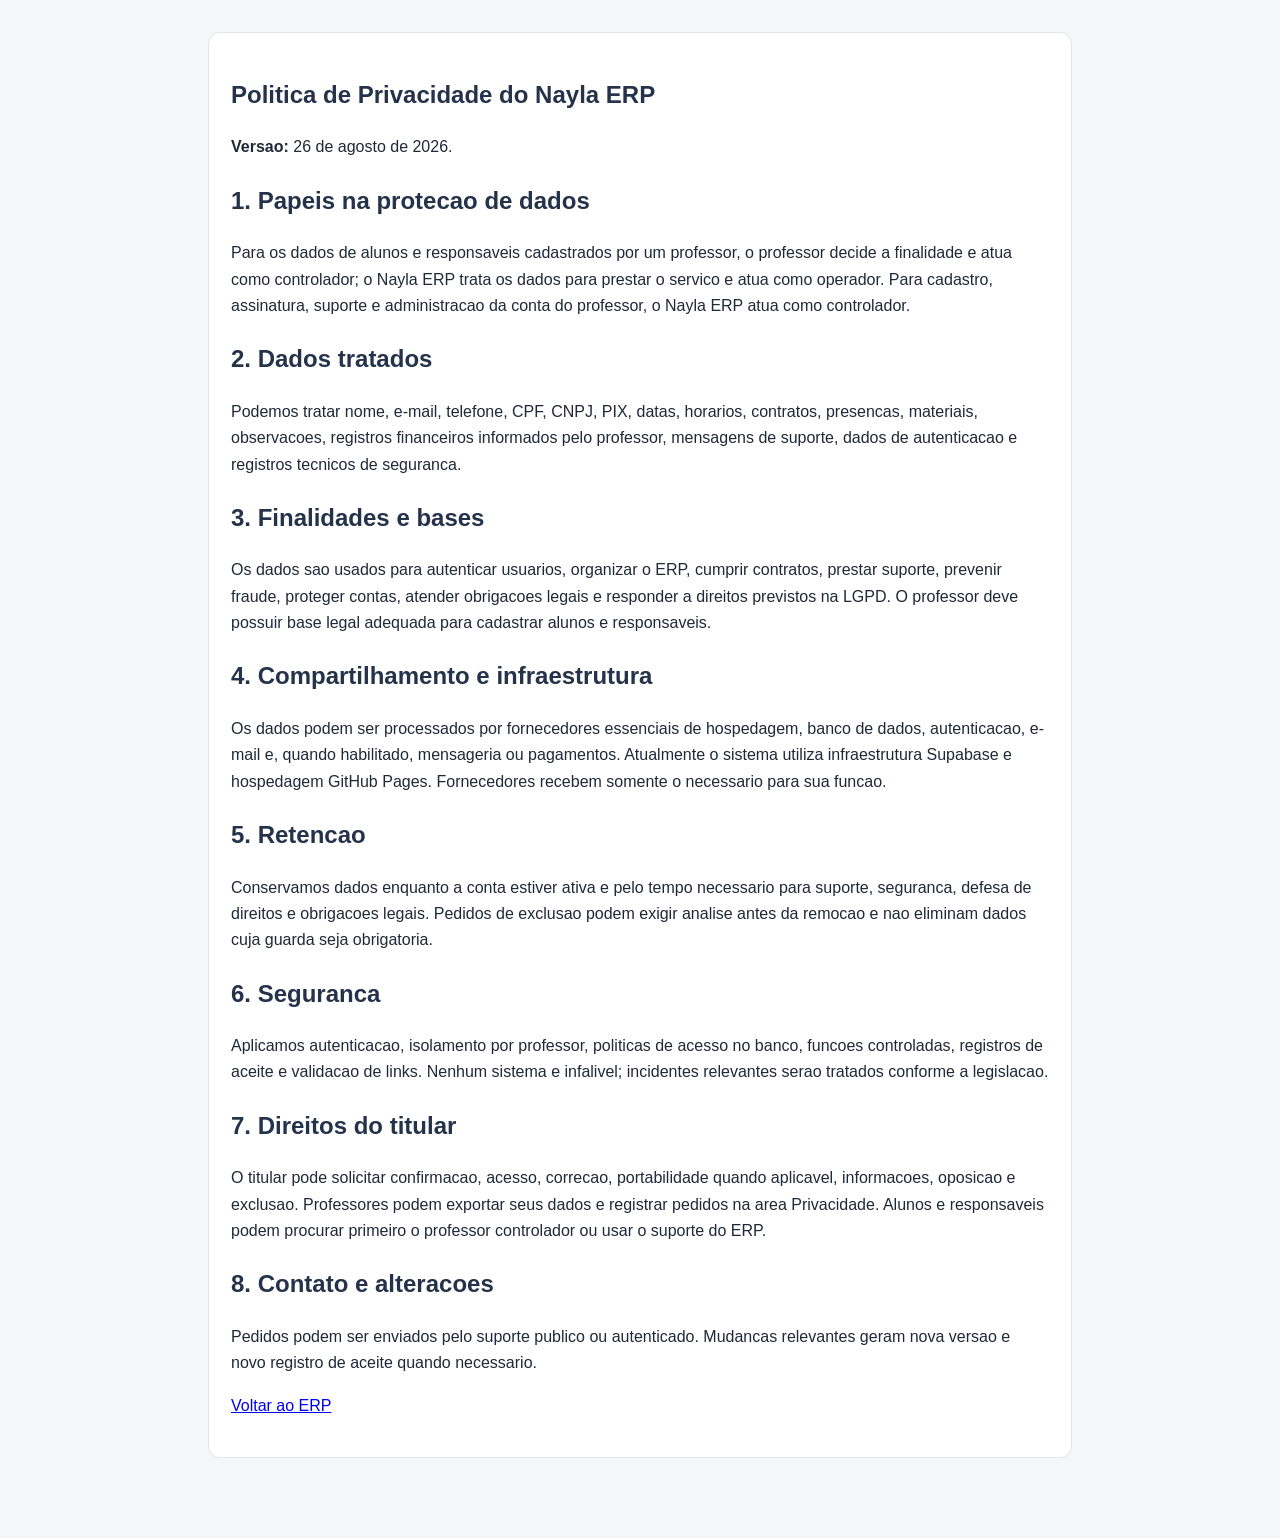
==== privacy.html @ c00dad60 "Expande ERP com segurança, LGPD, importação e relatórios Inclui onboarding, CSV de alunos, relatório" ====
<!DOCTYPE html>
<html lang="pt-BR">
<head>
  <meta charset="UTF-8"><meta name="viewport" content="width=device-width,initial-scale=1">
  <title>Politica de Privacidade - Nayla ERP</title><link rel="stylesheet" href="style.css?v=20260826-3">
</head>
<body><main class="legal-page"><article class="card">
  <h1>Politica de Privacidade do Nayla ERP</h1><p><strong>Versao:</strong> 26 de agosto de 2026.</p>
  <h2>1. Papeis na protecao de dados</h2><p>Para os dados de alunos e responsaveis cadastrados por um professor, o professor decide a finalidade e atua como controlador; o Nayla ERP trata os dados para prestar o servico e atua como operador. Para cadastro, assinatura, suporte e administracao da conta do professor, o Nayla ERP atua como controlador.</p>
  <h2>2. Dados tratados</h2><p>Podemos tratar nome, e-mail, telefone, CPF, CNPJ, PIX, datas, horarios, contratos, presencas, materiais, observacoes, registros financeiros informados pelo professor, mensagens de suporte, dados de autenticacao e registros tecnicos de seguranca.</p>
  <h2>3. Finalidades e bases</h2><p>Os dados sao usados para autenticar usuarios, organizar o ERP, cumprir contratos, prestar suporte, prevenir fraude, proteger contas, atender obrigacoes legais e responder a direitos previstos na LGPD. O professor deve possuir base legal adequada para cadastrar alunos e responsaveis.</p>
  <h2>4. Compartilhamento e infraestrutura</h2><p>Os dados podem ser processados por fornecedores essenciais de hospedagem, banco de dados, autenticacao, e-mail e, quando habilitado, mensageria ou pagamentos. Atualmente o sistema utiliza infraestrutura Supabase e hospedagem GitHub Pages. Fornecedores recebem somente o necessario para sua funcao.</p>
  <h2>5. Retencao</h2><p>Conservamos dados enquanto a conta estiver ativa e pelo tempo necessario para suporte, seguranca, defesa de direitos e obrigacoes legais. Pedidos de exclusao podem exigir analise antes da remocao e nao eliminam dados cuja guarda seja obrigatoria.</p>
  <h2>6. Seguranca</h2><p>Aplicamos autenticacao, isolamento por professor, politicas de acesso no banco, funcoes controladas, registros de aceite e validacao de links. Nenhum sistema e infalivel; incidentes relevantes serao tratados conforme a legislacao.</p>
  <h2>7. Direitos do titular</h2><p>O titular pode solicitar confirmacao, acesso, correcao, portabilidade quando aplicavel, informacoes, oposicao e exclusao. Professores podem exportar seus dados e registrar pedidos na area Privacidade. Alunos e responsaveis podem procurar primeiro o professor controlador ou usar o suporte do ERP.</p>
  <h2>8. Contato e alteracoes</h2><p>Pedidos podem ser enviados pelo suporte publico ou autenticado. Mudancas relevantes geram nova versao e novo registro de aceite quando necessario.</p>
  <p><a href="index.html">Voltar ao ERP</a></p>
</article></main></body></html>
---- style.css ----
/* =====================================================
   CONFIGURAÇÕES GERAIS
   ===================================================== */

* {
  box-sizing: border-box;
}

html {
  min-height: 100%;
}

body {
  margin: 0;
  min-height: 100vh;

  font-family:
    Arial,
    Helvetica,
    sans-serif;

  background: #f5f6f8;
  color: #1f2937;
}


/* =====================================================
   CABEÇALHO
   ===================================================== */

.site-header {
  background: #ffffff;

  border-bottom: 1px solid #d9dde3;

  padding: 24px 32px;
}

.site-header h1 {
  margin: 0;

  font-size: 32px;
  font-weight: 700;
}


/* =====================================================
   ÁREAS / TELAS
   ===================================================== */

.screen {
  min-height: calc(100vh - 100px);
}

.hidden {
  display: none !important;
}


/* =====================================================
   LOGIN
   ===================================================== */

#loginScreen {
  display: flex;

  align-items: center;
  justify-content: center;

  padding: 40px 20px;
}

.login-card {
  width: 100%;
  max-width: 500px;

  background: #ffffff;

  border-radius: 16px;

  padding: 36px;

  box-shadow:
    0 8px 30px rgba(0, 0, 0, 0.08);
}

.login-card h2 {
  margin-top: 0;
  margin-bottom: 28px;

  font-size: 30px;
}

.login-card label {
  display: block;

  margin-top: 18px;
  margin-bottom: 8px;

  font-weight: 600;
}

.login-card input {
  width: 100%;

  padding: 13px 14px;

  border: 1px solid #cfd5dc;
  border-radius: 8px;

  font-size: 16px;

  background: #ffffff;
}

.login-card input:focus {
  outline: none;

  border-color: #2563eb;

  box-shadow:
    0 0 0 3px rgba(37, 99, 235, 0.12);
}

.public-entry-actions {
  display: grid;
  gap: 10px;
  margin-top: 18px;
}

.public-entry-actions .primary-button,
.public-entry-actions .secondary-button {
  width: 100%;
}

.public-entry-actions small {
  display: block;
  margin-top: 3px;
  font-size: 12px;
  font-weight: normal;
}

#loginScreen {
  gap: 18px;
  align-items: flex-start;
  flex-wrap: wrap;
}

.public-form-card {
  width: min(760px, calc(100vw - 32px));
  max-width: 760px;
}

.erp-form-grid {
  display: grid;
  grid-template-columns: repeat(auto-fit, minmax(210px, 1fr));
  gap: 12px;
}

.erp-form-grid .full-width {
  grid-column: 1 / -1;
}

.erp-form-grid input,
.erp-form-grid select,
.erp-form-grid textarea,
.support-form input,
.support-form textarea {
  width: 100%;
  box-sizing: border-box;
  padding: 10px;
  border: 1px solid #ccc;
  border-radius: 8px;
  font: inherit;
}

.weekday-options {
  display: flex;
  gap: 8px;
  flex-wrap: wrap;
}

.weekday-options label {
  display: inline-flex;
  align-items: center;
  gap: 5px;
  padding: 7px 9px;
  border: 1px solid #d8d8d8;
  border-radius: 8px;
  background: #fff;
}

.weekday-options input {
  width: auto;
}

.access-countdown {
  margin-top: 12px;
  padding: 14px;
  border: 1px solid #f0cf82;
  border-radius: 10px;
  background: #fff8df;
}

.access-countdown strong {
  display: block;
  margin-top: 4px;
  font-size: 20px;
}

.admin-filter-tabs {
  display: flex;
  gap: 8px;
  flex-wrap: wrap;
  margin: 16px 0;
}

.admin-filter-tabs button.active {
  color: #fff;
  background: #245a9a;
}

.support-thread {
  display: grid;
  gap: 8px;
  margin-top: 10px;
}

.support-message {
  padding: 10px 12px;
  border-radius: 9px;
  background: #f4f5f7;
  white-space: pre-wrap;
}

.support-message.admin {
  background: #e7f1ff;
  border-left: 4px solid #245a9a;
}

.restricted-access-note {
  margin-bottom: 16px;
  padding: 14px;
  border: 1px solid #f0cf82;
  border-radius: 10px;
  background: #fff8df;
}

.primary-button {
  width: 100%;

  margin-top: 24px;

  padding: 13px 18px;

  border: none;
  border-radius: 8px;

  background: #2563eb;
  color: #ffffff;

  font-size: 16px;
  font-weight: 600;

  cursor: pointer;
}

.primary-button:hover {
  background: #1d4ed8;
}

.link-button {
  display: block;

  margin: 20px auto 0;

  padding: 0;

  border: none;

  background: transparent;
  color: #2563eb;

  font-size: 15px;

  cursor: pointer;
}

.link-button:hover {
  text-decoration: underline;
}

.message {
  min-height: 22px;

  margin-top: 18px;

  text-align: center;

  color: #b91c1c;
}


/* =====================================================
   NAVEGAÇÃO
   ===================================================== */

.navigation {
  display: flex;

  flex-wrap: wrap;

  gap: 12px;

  padding: 28px 32px;

  background: #f5f6f8;

  border-bottom: 1px solid #e1e4e8;
}

.nav-button {
  padding: 13px 22px;

  border: 1px solid #d1d5db;
  border-radius: 9px;

  background: #ffffff;
  color: #1f2937;

  font-size: 16px;
  font-weight: 600;

  cursor: pointer;

  transition:
    background 0.15s ease,
    color 0.15s ease,
    border-color 0.15s ease;
}

.nav-button:hover {
  background: #f0f4ff;

  border-color: #9db6ed;
}

.nav-button.active {
  background: #2563eb;
  color: #ffffff;

  border-color: #2563eb;
}


/* =====================================================
   CONTEÚDO DAS PÁGINAS
   ===================================================== */

.page-container {
  padding: 10px 32px 50px;
}

.page-header {
  margin-top: 10px;
}

.page-header h2 {
  margin: 0 0 8px;

  font-size: 30px;
}

.page-header p {
  margin: 0;

  color: #555;
}

.page-content {
  margin-top: 28px;
}


/* =====================================================
   CARDS
   ===================================================== */

.card {
  background: #ffffff;

  border: 1px solid #e1e5ea;

  border-radius: 12px;

  padding: 22px;

  margin-bottom: 20px;
}

.card h3 {
  margin-top: 0;
}


/* =====================================================
   AGENDA SEMANAL
   ===================================================== */

.schedule-section {
  margin-top: 20px;
}

.schedule-section h3 {
  margin-top: 0;
  margin-bottom: 8px;

  font-size: 24px;
}

.schedule-help {
  margin-top: 0;
  margin-bottom: 20px;

  color: #555;
}

.schedule-wrapper {
  width: 100%;

  overflow-x: auto;

  margin-top: 20px;
}

.schedule-table {
  width: 100%;

  min-width: 900px;

  border-collapse: collapse;

  background: #ffffff;
}

.schedule-table th,
.schedule-table td {
  border: 1px solid #d9dde3;

  padding: 10px;

  text-align: center;
}

.schedule-table th {
  background: #eef1f5;

  font-weight: 700;
}

.schedule-table td:first-child {
  min-width: 80px;

  font-weight: 700;

  white-space: nowrap;

  background: #fafafa;
}

.schedule-cell {
  min-width: 105px;

  height: 52px;

  font-weight: 600;
}


/* =====================================================
   CORES DA AGENDA
   ===================================================== */

.schedule-cell.available {
  background: #d9f7df;
  color: #176b2c;
}

.schedule-cell.occupied {
  background: #e5e7eb;
  color: #555555;
}

.schedule-cell.unavailable {
  background: #ffdede;
  color: #9b1c1c;
}

.schedule-cell.own {
  background: #dce9ff;
  color: #174ea6;
}


/* =====================================================
   LEGENDA
   ===================================================== */

.schedule-legend {
  display: flex;

  flex-wrap: wrap;

  gap: 18px;

  margin-top: 16px;

  font-size: 14px;
}

.schedule-legend > span {
  display: inline-flex;

  align-items: center;

  gap: 7px;
}

.legend-box {
  width: 17px;
  height: 17px;

  display: inline-block;

  border-radius: 4px;
}

.legend-box.available {
  background: #d9f7df;

  border: 1px solid #176b2c;
}

.legend-box.occupied {
  background: #e5e7eb;

  border: 1px solid #999999;
}

.legend-box.unavailable {
  background: #ffdede;

  border: 1px solid #9b1c1c;
}

.legend-box.own {
  background: #dce9ff;

  border: 1px solid #174ea6;
}


/* =====================================================
   BOTÕES DE AÇÃO
   ===================================================== */

.action-button {
  padding: 10px 16px;

  border: none;
  border-radius: 7px;

  background: #2563eb;
  color: #ffffff;

  font-size: 14px;
  font-weight: 600;

  cursor: pointer;
}

.action-button:hover {
  background: #1d4ed8;
}

.secondary-button {
  padding: 10px 16px;

  border: 1px solid #cfd5dc;
  border-radius: 7px;

  background: #ffffff;
  color: #333333;

  font-size: 14px;
  font-weight: 600;

  cursor: pointer;
}

.secondary-button:hover {
  background: #f3f4f6;
}


/* =====================================================
   TABELAS GERAIS
   ===================================================== */

.data-table-wrapper {
  width: 100%;

  overflow-x: auto;
}

.data-table {
  width: 100%;

  border-collapse: collapse;

  background: #ffffff;
}

.data-table th,
.data-table td {
  border: 1px solid #d9dde3;

  padding: 11px;

  text-align: left;
}

.data-table th {
  background: #eef1f5;

  font-weight: 700;
}


/* =====================================================
   FORMULÁRIOS
   ===================================================== */

.form-group {
  margin-bottom: 18px;
}

.form-group label {
  display: block;

  margin-bottom: 7px;

  font-weight: 600;
}

.form-group input,
.form-group select,
.form-group textarea {
  width: 100%;

  padding: 11px 12px;

  border: 1px solid #cfd5dc;

  border-radius: 7px;

  background: #ffffff;

  font-size: 15px;
}

.form-group textarea {
  min-height: 100px;

  resize: vertical;
}


/* =====================================================
   RODAPÉ
   ===================================================== */

.site-footer {
  padding: 25px 32px;

  text-align: right;

  background: #f5f6f8;
}

.logout-button {
  padding: 10px 18px;

  border: 1px solid #c7cbd1;

  border-radius: 7px;

  background: #ffffff;
  color: #333333;

  font-weight: 600;

  cursor: pointer;
}

.logout-button:hover {
  background: #eeeeee;
}


/* =====================================================
   RESPONSIVIDADE
   ===================================================== */

@media (max-width: 800px) {

  .site-header {
    padding: 20px;
  }

  .site-header h1 {
    font-size: 26px;
  }

  .navigation {
    padding: 18px 20px;

    gap: 8px;
  }

  .nav-button {
    padding: 10px 14px;

    font-size: 14px;
  }

  .page-container {
    padding: 10px 20px 40px;
  }

  .login-card {
    padding: 26px;
  }

}

@media (max-width: 500px) {

  .navigation {
    display: grid;

    grid-template-columns: 1fr 1fr;
  }

  .nav-button {
    width: 100%;
  }

  .page-container {
    padding-left: 14px;
    padding-right: 14px;
  }

  .schedule-table {
    min-width: 800px;
  }

}

/* =====================================================
   EXPANSAO V3
   ===================================================== */

.v3-tools-grid {
  display: grid;
  grid-template-columns: repeat(2, minmax(0, 1fr));
  gap: 18px;
}

.v3-tool-card { margin: 0; }
.v3-wide { grid-column: 1 / -1; }

.v3-actions {
  display: flex;
  flex-wrap: wrap;
  gap: 10px;
  align-items: center;
  margin-top: 14px;
}

.v3-actions input,
.v3-form-grid input,
.v3-form-grid select,
.v3-tool-card textarea,
.v3-tool-card > label select {
  box-sizing: border-box;
  padding: 10px;
  border: 1px solid #cfd5dc;
  border-radius: 8px;
  background: #fff;
}

.v3-tool-card textarea {
  display: block;
  width: 100%;
  min-height: 90px;
  margin: 6px 0 12px;
}

.v3-file-label { cursor: pointer; }

.v3-result {
  margin-top: 14px;
  overflow-wrap: anywhere;
}

.v3-form-grid,
.v3-stat-grid {
  display: grid;
  grid-template-columns: repeat(auto-fit, minmax(170px, 1fr));
  gap: 12px;
  margin: 14px 0;
}

.v3-form-grid label { display: grid; gap: 6px; }

.v3-stat-grid span {
  padding: 12px;
  border-radius: 9px;
  background: #f5f7fa;
}

.v3-stat-grid strong {
  display: block;
  font-size: 18px;
}

.v3-check-list { display: grid; gap: 10px; margin-top: 14px; }
.v3-check-list .action-button { margin-top: 8px; }

.legal-page { max-width: 900px; margin: 0 auto; padding: 32px 18px 60px; }
.legal-page article { line-height: 1.65; }
.legal-page h1, .legal-page h2 { color: #24324a; }

@media (max-width: 800px) {
  .v3-tools-grid { grid-template-columns: 1fr; }
  .v3-wide { grid-column: auto; }
}
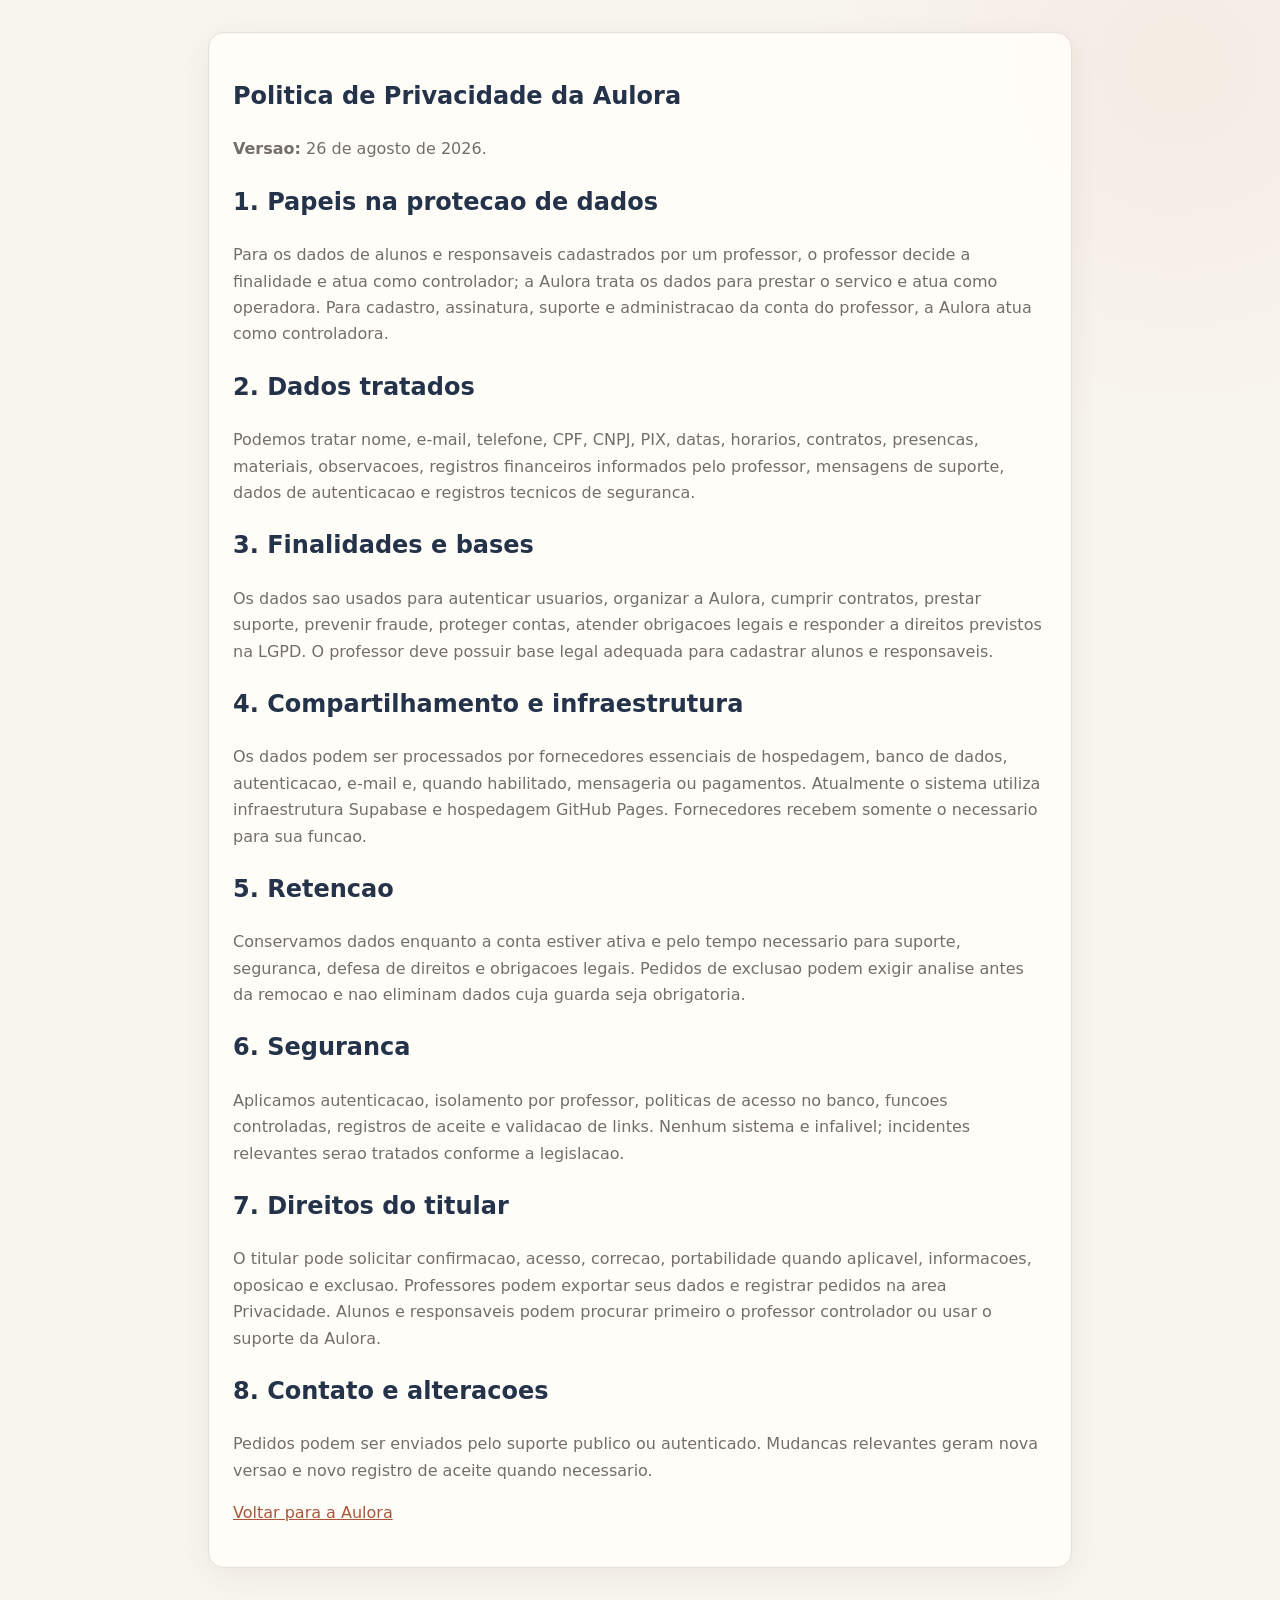
==== commit ddc8e843: "Aplica identidade visual Aulora Atualiza nome, paleta, navegação, painel, agenda rolável, termos, pr" ====
--- a/privacy.html
+++ b/privacy.html
@@ -2,17 +2,17 @@
 <html lang="pt-BR">
 <head>
   <meta charset="UTF-8"><meta name="viewport" content="width=device-width,initial-scale=1">
-  <title>Politica de Privacidade - Nayla ERP</title><link rel="stylesheet" href="style.css?v=20260826-3">
+  <title>Politica de Privacidade — Aulora</title><link rel="stylesheet" href="style.css?v=20260826-aulora-1">
 </head>
 <body><main class="legal-page"><article class="card">
-  <h1>Politica de Privacidade do Nayla ERP</h1><p><strong>Versao:</strong> 26 de agosto de 2026.</p>
-  <h2>1. Papeis na protecao de dados</h2><p>Para os dados de alunos e responsaveis cadastrados por um professor, o professor decide a finalidade e atua como controlador; o Nayla ERP trata os dados para prestar o servico e atua como operador. Para cadastro, assinatura, suporte e administracao da conta do professor, o Nayla ERP atua como controlador.</p>
+  <h1>Politica de Privacidade da Aulora</h1><p><strong>Versao:</strong> 26 de agosto de 2026.</p>
+  <h2>1. Papeis na protecao de dados</h2><p>Para os dados de alunos e responsaveis cadastrados por um professor, o professor decide a finalidade e atua como controlador; a Aulora trata os dados para prestar o servico e atua como operadora. Para cadastro, assinatura, suporte e administracao da conta do professor, a Aulora atua como controladora.</p>
   <h2>2. Dados tratados</h2><p>Podemos tratar nome, e-mail, telefone, CPF, CNPJ, PIX, datas, horarios, contratos, presencas, materiais, observacoes, registros financeiros informados pelo professor, mensagens de suporte, dados de autenticacao e registros tecnicos de seguranca.</p>
-  <h2>3. Finalidades e bases</h2><p>Os dados sao usados para autenticar usuarios, organizar o ERP, cumprir contratos, prestar suporte, prevenir fraude, proteger contas, atender obrigacoes legais e responder a direitos previstos na LGPD. O professor deve possuir base legal adequada para cadastrar alunos e responsaveis.</p>
+  <h2>3. Finalidades e bases</h2><p>Os dados sao usados para autenticar usuarios, organizar a Aulora, cumprir contratos, prestar suporte, prevenir fraude, proteger contas, atender obrigacoes legais e responder a direitos previstos na LGPD. O professor deve possuir base legal adequada para cadastrar alunos e responsaveis.</p>
   <h2>4. Compartilhamento e infraestrutura</h2><p>Os dados podem ser processados por fornecedores essenciais de hospedagem, banco de dados, autenticacao, e-mail e, quando habilitado, mensageria ou pagamentos. Atualmente o sistema utiliza infraestrutura Supabase e hospedagem GitHub Pages. Fornecedores recebem somente o necessario para sua funcao.</p>
   <h2>5. Retencao</h2><p>Conservamos dados enquanto a conta estiver ativa e pelo tempo necessario para suporte, seguranca, defesa de direitos e obrigacoes legais. Pedidos de exclusao podem exigir analise antes da remocao e nao eliminam dados cuja guarda seja obrigatoria.</p>
   <h2>6. Seguranca</h2><p>Aplicamos autenticacao, isolamento por professor, politicas de acesso no banco, funcoes controladas, registros de aceite e validacao de links. Nenhum sistema e infalivel; incidentes relevantes serao tratados conforme a legislacao.</p>
-  <h2>7. Direitos do titular</h2><p>O titular pode solicitar confirmacao, acesso, correcao, portabilidade quando aplicavel, informacoes, oposicao e exclusao. Professores podem exportar seus dados e registrar pedidos na area Privacidade. Alunos e responsaveis podem procurar primeiro o professor controlador ou usar o suporte do ERP.</p>
+  <h2>7. Direitos do titular</h2><p>O titular pode solicitar confirmacao, acesso, correcao, portabilidade quando aplicavel, informacoes, oposicao e exclusao. Professores podem exportar seus dados e registrar pedidos na area Privacidade. Alunos e responsaveis podem procurar primeiro o professor controlador ou usar o suporte da Aulora.</p>
   <h2>8. Contato e alteracoes</h2><p>Pedidos podem ser enviados pelo suporte publico ou autenticado. Mudancas relevantes geram nova versao e novo registro de aceite quando necessario.</p>
-  <p><a href="index.html">Voltar ao ERP</a></p>
+  <p><a href="index.html">Voltar para a Aulora</a></p>
 </article></main></body></html>
--- a/style.css
+++ b/style.css
@@ -116,7 +116,7 @@
 .login-card input:focus {
   outline: none;
 
-  border-color: #2563eb;
+  border-color: #c96f4a;
 
   box-shadow:
     0 0 0 3px rgba(37, 99, 235, 0.12);
@@ -217,7 +217,7 @@
 
 .admin-filter-tabs button.active {
   color: #fff;
-  background: #245a9a;
+  background: #a9573a;
 }
 
 .support-thread {
@@ -234,8 +234,8 @@
 }
 
 .support-message.admin {
-  background: #e7f1ff;
-  border-left: 4px solid #245a9a;
+  background: #e8f1e7;
+  border-left: 4px solid #a9573a;
 }
 
 .restricted-access-note {
@@ -256,7 +256,7 @@
   border: none;
   border-radius: 8px;
 
-  background: #2563eb;
+  background: #c96f4a;
   color: #ffffff;
 
   font-size: 16px;
@@ -266,7 +266,7 @@
 }
 
 .primary-button:hover {
-  background: #1d4ed8;
+  background: #a9573a;
 }
 
 .link-button {
@@ -279,7 +279,7 @@
   border: none;
 
   background: transparent;
-  color: #2563eb;
+  color: #c96f4a;
 
   font-size: 15px;
 
@@ -340,16 +340,16 @@
 }
 
 .nav-button:hover {
-  background: #f0f4ff;
+  background: #f7e9e1;
 
   border-color: #9db6ed;
 }
 
 .nav-button.active {
-  background: #2563eb;
+  background: #c96f4a;
   color: #ffffff;
 
-  border-color: #2563eb;
+  border-color: #c96f4a;
 }
 
 
@@ -428,9 +428,59 @@
 .schedule-wrapper {
   width: 100%;
 
-  overflow-x: auto;
+  max-height: min(62vh, 620px);
+  overflow: auto;
+  -webkit-overflow-scrolling: touch;
+  overscroll-behavior-inline: contain;
+  touch-action: pan-x pan-y;
 
   margin-top: 20px;
+
+  scrollbar-width: auto;
+  scrollbar-color: var(--aulora-terracotta) #eee7de;
+}
+
+.schedule-wrapper::-webkit-scrollbar {
+  height: 12px;
+  width: 12px;
+}
+
+.schedule-wrapper::-webkit-scrollbar-track {
+  background: #eee7de;
+  border-radius: 999px;
+}
+
+.schedule-wrapper::-webkit-scrollbar-thumb {
+  background: var(--aulora-terracotta);
+  border: 3px solid #eee7de;
+  border-radius: 999px;
+}
+
+.aulora-schedule-scroll-controls {
+  display: flex;
+  justify-content: flex-end;
+  align-items: center;
+  gap: 8px;
+  margin: 12px 0 4px;
+}
+
+.aulora-schedule-scroll-controls span {
+  margin-right: 3px;
+  color: var(--aulora-taupe);
+  font-size: 12px;
+  font-weight: 600;
+}
+
+.aulora-schedule-scroll-controls button {
+  min-width: 42px;
+  padding: 8px 12px;
+  font-size: 18px;
+  line-height: 1;
+}
+
+.aulora-schedule-scroll-controls button:disabled {
+  cursor: not-allowed;
+  opacity: 0.38;
 }
 
 .schedule-table {
@@ -447,9 +497,11 @@
 .schedule-table td {
   border: 1px solid #d9dde3;
 
-  padding: 10px;
+  padding: 8px 9px;
 
   text-align: center;
+
+  font-size: 13px;
 }
 
 .schedule-table th {
@@ -463,13 +515,15 @@
 
   font-weight: 700;
 
+  font-size: 13px;
+
   white-space: nowrap;
 
   background: #fafafa;
 }
 
 .schedule-cell {
-  min-width: 105px;
+  min-width: 125px;
 
   height: 52px;
 
@@ -497,8 +551,8 @@
 }
 
 .schedule-cell.own {
-  background: #dce9ff;
-  color: #174ea6;
+  background: #f7e9e1;
+  color: #a9573a;
 }
 
 
@@ -554,9 +608,9 @@
 }
 
 .legend-box.own {
-  background: #dce9ff;
-
-  border: 1px solid #174ea6;
+  background: #f7e9e1;
+
+  border: 1px solid #a9573a;
 }
 
 
@@ -570,7 +624,7 @@
   border: none;
   border-radius: 7px;
 
-  background: #2563eb;
+  background: #c96f4a;
   color: #ffffff;
 
   font-size: 14px;
@@ -580,7 +634,7 @@
 }
 
 .action-button:hover {
-  background: #1d4ed8;
+  background: #a9573a;
 }
 
 .secondary-button {
@@ -846,3 +900,754 @@
   .v3-tools-grid { grid-template-columns: 1fr; }
   .v3-wide { grid-column: auto; }
 }
+
+/* =====================================================
+   IDENTIDADE AULORA
+   ===================================================== */
+
+:root {
+  --aulora-terracotta: #c96f4a;
+  --aulora-terracotta-dark: #a9573a;
+  --aulora-terracotta-soft: #f7e9e1;
+  --aulora-sage: #879b83;
+  --aulora-sage-dark: #526a50;
+  --aulora-sage-soft: #e8f1e7;
+  --aulora-cream: #f8f5ef;
+  --aulora-warm-white: #fffdf9;
+  --aulora-graphite: #302c29;
+  --aulora-taupe: #756e68;
+  --aulora-border: #e7dfd5;
+  --aulora-warning: #f5e8c8;
+  --aulora-danger: #f5deda;
+  --aulora-shadow: 0 8px 30px rgba(73, 57, 45, 0.07);
+}
+
+body {
+  font-family: "DM Sans", Inter, system-ui, -apple-system, BlinkMacSystemFont, "Segoe UI", sans-serif;
+  background:
+    radial-gradient(circle at 92% 4%, rgba(201, 111, 74, 0.07), transparent 24rem),
+    var(--aulora-cream);
+  color: var(--aulora-graphite);
+}
+
+a {
+  color: var(--aulora-terracotta-dark);
+}
+
+.site-header {
+  position: fixed;
+  inset: 0 auto auto 0;
+  z-index: 50;
+  width: 270px;
+  height: 158px;
+  padding: 28px 24px 20px;
+  background: rgba(255, 253, 249, 0.96);
+  border: 0;
+  border-right: 1px solid var(--aulora-border);
+  backdrop-filter: blur(14px);
+}
+
+.aulora-brand {
+  display: flex;
+  align-items: center;
+  gap: 13px;
+}
+
+.aulora-mark {
+  position: relative;
+  width: 58px;
+  height: 43px;
+  flex: 0 0 58px;
+}
+
+.aulora-mark svg {
+  display: block;
+  width: 100%;
+  height: 100%;
+  overflow: visible;
+  fill: none;
+  stroke: var(--aulora-terracotta);
+  stroke-width: 2.7;
+  stroke-linecap: round;
+  stroke-linejoin: round;
+}
+
+.aulora-wordmark {
+  display: grid;
+  gap: 2px;
+}
+
+.aulora-wordmark strong {
+  letter-spacing: 0.18em;
+  font-size: 21px;
+  line-height: 1;
+  font-weight: 600;
+}
+
+.aulora-wordmark small {
+  color: var(--aulora-taupe);
+  font-size: 9px;
+  white-space: nowrap;
+}
+
+.brand-message {
+  margin: 17px 0 0;
+  color: var(--aulora-taupe);
+  font-size: 12px;
+  line-height: 1.45;
+}
+
+.screen:not(#loginScreen) {
+  padding-left: 270px;
+}
+
+.navigation {
+  position: fixed;
+  inset: 158px auto 82px 0;
+  z-index: 40;
+  width: 270px;
+  display: flex;
+  flex-direction: column;
+  flex-wrap: nowrap;
+  gap: 5px;
+  overflow-y: auto;
+  padding: 16px 18px;
+  background: rgba(255, 253, 249, 0.96);
+  border: 0;
+  border-right: 1px solid var(--aulora-border);
+}
+
+.nav-button {
+  position: relative;
+  width: 100%;
+  display: flex;
+  align-items: center;
+  gap: 12px;
+  padding: 12px 14px;
+  border: 0;
+  border-radius: 12px;
+  background: transparent;
+  color: var(--aulora-graphite);
+  font-size: 14px;
+  font-weight: 500;
+  text-align: left;
+}
+
+.nav-button::before {
+  width: 24px;
+  font-size: 18px;
+  line-height: 1;
+  text-align: center;
+  filter: grayscale(1) sepia(0.1);
+}
+
+[data-teacher-page="agenda"]::before,
+[data-student-page="agenda"]::before { content: "▣"; }
+[data-teacher-page="students"]::before { content: "♧"; }
+[data-teacher-page="attendance"]::before { content: "✓"; }
+[data-teacher-page="subjects"]::before { content: "▤"; }
+[data-teacher-page="planning"]::before { content: "▧"; }
+[data-teacher-page="financial"]::before,
+[data-student-page="financial"]::before { content: "$"; }
+[data-teacher-page="rules"]::before,
+[data-student-page="rules"]::before { content: "◇"; }
+[data-teacher-page="materials"]::before,
+[data-student-page="materials"]::before { content: "▱"; }
+[data-teacher-page="support"]::before { content: "?"; }
+[data-teacher-page="profile"]::before { content: "○"; }
+[data-student-page="history"]::before { content: "↶"; }
+[data-student-page="makeups"]::before { content: "↻"; }
+
+.nav-button:hover {
+  background: var(--aulora-terracotta-soft);
+  color: var(--aulora-terracotta-dark);
+  border: 0;
+}
+
+.nav-button.active {
+  background: linear-gradient(135deg, var(--aulora-terracotta), #d9835f);
+  color: #fff;
+  border: 0;
+  box-shadow: 0 7px 18px rgba(169, 87, 58, 0.2);
+}
+
+.page-container {
+  width: min(100%, 1540px);
+  margin: 0 auto;
+  padding: 50px 46px 64px;
+}
+
+.page-header {
+  margin: 0;
+  padding-bottom: 22px;
+  border-bottom: 1px solid rgba(231, 223, 213, 0.8);
+}
+
+.page-header h2 {
+  margin: 0 0 7px;
+  color: #1f2d2a;
+  font-size: clamp(28px, 3vw, 40px);
+  line-height: 1.12;
+  letter-spacing: -0.035em;
+  font-weight: 650;
+}
+
+.page-header p {
+  color: var(--aulora-taupe);
+  font-size: 15px;
+}
+
+.page-content {
+  margin-top: 24px;
+}
+
+.card,
+.login-card {
+  background: rgba(255, 253, 249, 0.97);
+  border: 1px solid var(--aulora-border);
+  border-radius: 16px;
+  box-shadow: var(--aulora-shadow);
+}
+
+.card {
+  padding: 24px;
+  margin-bottom: 22px;
+}
+
+.card h3,
+.card h4 {
+  color: #25322c;
+  letter-spacing: -0.015em;
+}
+
+.card p {
+  color: var(--aulora-taupe);
+}
+
+button,
+input,
+select,
+textarea {
+  font: inherit;
+}
+
+input,
+select,
+textarea,
+.form-group input,
+.form-group select,
+.form-group textarea,
+.erp-form-grid input,
+.erp-form-grid select,
+.erp-form-grid textarea,
+.support-form input,
+.support-form textarea,
+.v3-actions input,
+.v3-form-grid input,
+.v3-form-grid select,
+.v3-tool-card textarea,
+.v3-tool-card > label select {
+  border-color: var(--aulora-border) !important;
+  border-radius: 10px !important;
+  background: #fff !important;
+  color: var(--aulora-graphite);
+}
+
+input:focus,
+select:focus,
+textarea:focus,
+.login-card input:focus {
+  outline: none;
+  border-color: var(--aulora-terracotta) !important;
+  box-shadow: 0 0 0 3px rgba(201, 111, 74, 0.13) !important;
+}
+
+.primary-button,
+.action-button {
+  border-radius: 10px;
+  background: var(--aulora-terracotta);
+  color: #fff;
+  box-shadow: 0 6px 15px rgba(169, 87, 58, 0.16);
+}
+
+.primary-button:hover,
+.action-button:hover {
+  background: var(--aulora-terracotta-dark);
+}
+
+.secondary-button,
+.logout-button {
+  border-color: #dcccbc;
+  border-radius: 10px;
+  background: var(--aulora-warm-white);
+  color: var(--aulora-terracotta-dark);
+}
+
+.secondary-button:hover,
+.logout-button:hover {
+  background: var(--aulora-terracotta-soft);
+}
+
+.link-button {
+  color: var(--aulora-terracotta-dark);
+}
+
+.schedule-table,
+.data-table {
+  border-collapse: separate;
+  border-spacing: 0;
+  overflow: hidden;
+  border: 1px solid var(--aulora-border);
+  border-radius: 14px;
+  background: var(--aulora-warm-white);
+}
+
+.schedule-table {
+  overflow: visible;
+}
+
+.schedule-table thead {
+  position: sticky;
+  top: 0;
+  z-index: 6;
+}
+
+.schedule-table th,
+.data-table th {
+  background: #f0ede6;
+  color: #4b4641;
+}
+
+.schedule-table th {
+  position: sticky;
+  top: 0;
+  z-index: 3;
+}
+
+.schedule-table th:first-child,
+.schedule-table td:first-child {
+  position: sticky;
+  left: 0;
+  z-index: 2;
+}
+
+.schedule-table th:first-child {
+  z-index: 5;
+}
+
+.schedule-table th,
+.schedule-table td,
+.data-table th,
+.data-table td {
+  border: 0;
+  border-right: 1px solid var(--aulora-border);
+  border-bottom: 1px solid var(--aulora-border);
+}
+
+.schedule-cell.available,
+.legend-box.available {
+  background: var(--aulora-sage-soft);
+  color: var(--aulora-sage-dark);
+  border-color: var(--aulora-sage);
+}
+
+.schedule-cell.occupied,
+.legend-box.occupied {
+  background: #eee9e2;
+  color: #68615c;
+  border-color: #b8aea5;
+}
+
+.schedule-cell.unavailable,
+.legend-box.unavailable {
+  background: var(--aulora-danger);
+  color: #8e4d45;
+  border-color: #c9958d;
+}
+
+.schedule-cell.own,
+.legend-box.own {
+  background: var(--aulora-terracotta-soft);
+  color: var(--aulora-terracotta-dark);
+  border-color: var(--aulora-terracotta);
+}
+
+.access-countdown,
+.restricted-access-note {
+  border-color: #ddc794;
+  background: var(--aulora-warning);
+  color: #6f5a2e;
+}
+
+.support-message {
+  background: #f2eee8;
+}
+
+.support-message.admin {
+  background: var(--aulora-sage-soft);
+  border-left-color: var(--aulora-sage);
+}
+
+.admin-filter-tabs button.active {
+  background: var(--aulora-terracotta);
+  color: #fff;
+}
+
+.v3-stat-grid span {
+  background: #f2eee8;
+}
+
+.site-footer {
+  position: fixed;
+  inset: auto auto 0 0;
+  z-index: 45;
+  width: 270px;
+  min-height: 82px;
+  padding: 12px 18px;
+  text-align: left;
+  background: rgba(255, 253, 249, 0.97);
+  border-right: 1px solid var(--aulora-border);
+}
+
+.site-footer > div {
+  font-size: 10px;
+  line-height: 1.5;
+}
+
+.site-footer .logout-button {
+  width: 100%;
+  padding: 8px 12px;
+}
+
+body:has(#loginScreen:not(.hidden)) .site-footer .logout-button {
+  display: none;
+}
+
+#loginScreen {
+  min-height: 100vh;
+  padding: 48px 40px 70px 310px;
+  align-items: center;
+  background:
+    radial-gradient(circle at 85% 14%, rgba(135, 155, 131, 0.14), transparent 24rem),
+    linear-gradient(135deg, transparent 52%, rgba(201, 111, 74, 0.055));
+}
+
+.login-card {
+  max-width: 470px;
+  padding: 38px;
+}
+
+.login-card h2 {
+  color: #25322c;
+  font-size: 31px;
+  letter-spacing: -0.03em;
+}
+
+.login-card h2::after {
+  content: "Acesse seu espaço de aulas e organização.";
+  display: block;
+  margin-top: 9px;
+  color: var(--aulora-taupe);
+  font-size: 14px;
+  font-weight: 400;
+  letter-spacing: 0;
+}
+
+.message {
+  color: #9c4d43;
+}
+
+.teacher-dashboard-card {
+  padding: 0;
+  border: 0;
+  background: transparent;
+  box-shadow: none;
+}
+
+.dashboard-heading {
+  display: flex;
+  justify-content: space-between;
+  align-items: flex-start;
+  gap: 14px;
+  flex-wrap: wrap;
+  margin-bottom: 18px;
+}
+
+.dashboard-heading h3 {
+  margin: 0;
+  font-size: 23px;
+}
+
+.dashboard-heading p {
+  margin: 5px 0 0;
+}
+
+.dashboard-highlight-grid,
+.dashboard-stat-grid {
+  display: grid;
+  grid-template-columns: repeat(auto-fit, minmax(175px, 1fr));
+  gap: 14px;
+  margin-top: 16px;
+}
+
+.dashboard-highlight-grid {
+  grid-template-columns: repeat(auto-fit, minmax(230px, 1fr));
+}
+
+.dashboard-stat,
+.dashboard-next-lesson {
+  min-height: 112px;
+  padding: 18px !important;
+  border: 1px solid var(--aulora-border) !important;
+  border-radius: 16px !important;
+  background: var(--aulora-warm-white) !important;
+  box-shadow: 0 5px 18px rgba(73, 57, 45, 0.045);
+}
+
+.dashboard-stat-label,
+.dashboard-next-label {
+  color: var(--aulora-taupe) !important;
+  font-size: 12px !important;
+  font-weight: 600;
+  text-transform: uppercase;
+  letter-spacing: 0.055em;
+}
+
+.dashboard-stat-value {
+  margin-top: 8px !important;
+  color: #24312b;
+  font-size: 30px !important;
+  font-weight: 650 !important;
+  line-height: 1;
+}
+
+.dashboard-next-value {
+  margin-top: 9px !important;
+  color: #24312b;
+  font-size: 18px !important;
+  font-weight: 650 !important;
+}
+
+.dashboard-attention {
+  margin-top: 24px;
+}
+
+.dashboard-attention h4 {
+  margin: 0 0 11px;
+  font-size: 18px;
+}
+
+.dashboard-all-good {
+  position: relative;
+  min-height: 126px;
+  padding: 20px !important;
+  padding-right: min(36%, 290px) !important;
+  border: 1px solid #d5e1d1 !important;
+  border-radius: 16px !important;
+  background: var(--aulora-sage-soft) !important;
+  color: var(--aulora-sage-dark);
+  overflow: hidden;
+}
+
+.dashboard-all-good::after {
+  content: "";
+  position: absolute;
+  right: 8px;
+  bottom: -17px;
+  width: min(32%, 260px);
+  height: 145px;
+  background: url("[data-uri]") right bottom / contain no-repeat;
+  pointer-events: none;
+}
+
+.dashboard-alert-list {
+  display: grid;
+  gap: 10px;
+}
+
+.dashboard-alert {
+  display: flex;
+  justify-content: space-between;
+  align-items: center;
+  gap: 12px;
+  flex-wrap: wrap;
+  padding: 15px !important;
+  border: 1px solid #ead8c1 !important;
+  border-radius: 13px !important;
+  background: #fffaf3 !important;
+}
+
+@media (max-width: 900px) {
+  .site-header {
+    position: relative;
+    width: 100%;
+    height: auto;
+    padding: 18px 20px;
+    border-right: 0;
+    border-bottom: 1px solid var(--aulora-border);
+  }
+
+  .brand-message {
+    display: none;
+  }
+
+  .screen:not(#loginScreen) {
+    padding-left: 0;
+  }
+
+  .navigation {
+    position: sticky;
+    inset: 0;
+    width: 100%;
+    flex-direction: row;
+    gap: 7px;
+    overflow-x: auto;
+    padding: 10px 14px;
+    border-right: 0;
+    border-bottom: 1px solid var(--aulora-border);
+  }
+
+  .nav-button {
+    width: auto;
+    min-width: max-content;
+    padding: 10px 12px;
+  }
+
+  .page-container {
+    padding: 30px 20px 100px;
+  }
+
+  .site-footer {
+    position: relative;
+    width: 100%;
+    min-height: 0;
+    padding: 18px 20px;
+    border-top: 1px solid var(--aulora-border);
+    border-right: 0;
+  }
+
+  .site-footer .logout-button {
+    width: auto;
+  }
+
+  #loginScreen {
+    min-height: auto;
+    padding: 36px 18px 54px;
+  }
+}
+
+@media (max-width: 520px) {
+  .aulora-wordmark small {
+    font-size: 8px;
+  }
+
+  .navigation {
+    display: flex;
+    grid-template-columns: none;
+  }
+
+  .nav-button::before {
+    display: none;
+  }
+
+  .page-container {
+    padding: 24px 14px 80px;
+  }
+
+  .page-header h2 {
+    font-size: 29px;
+  }
+
+  .card,
+  .login-card {
+    padding: 20px;
+    border-radius: 14px;
+  }
+
+  .dashboard-highlight-grid,
+  .dashboard-stat-grid {
+    grid-template-columns: 1fr 1fr;
+    gap: 10px;
+  }
+
+  .dashboard-stat,
+  .dashboard-next-lesson {
+    min-height: 100px;
+    padding: 14px;
+  }
+
+  .dashboard-stat-value {
+    font-size: 25px;
+  }
+
+  .schedule-section.card {
+    width: calc(100% + 28px);
+    margin-left: -14px;
+    margin-right: -14px;
+    padding-left: 14px;
+    padding-right: 14px;
+    border-left: 0;
+    border-right: 0;
+    border-radius: 0;
+  }
+
+  .schedule-wrapper {
+    position: relative;
+    width: calc(100% + 14px);
+    padding: 0 14px 14px 0;
+    max-height: 58vh;
+    overflow: scroll;
+  }
+
+  .aulora-schedule-scroll-controls {
+    position: sticky;
+    left: 0;
+    justify-content: space-between;
+  }
+
+  .aulora-schedule-scroll-controls span {
+    flex: 1;
+  }
+
+  .schedule-wrapper::before {
+    content: "← Arraste para os lados para ver toda a agenda →";
+    position: sticky;
+    left: 0;
+    z-index: 3;
+    display: block;
+    width: max-content;
+    margin: 0 0 10px;
+    padding: 7px 10px;
+    border-radius: 9px;
+    background: var(--aulora-warning);
+    color: #6f5a2e;
+    font-size: 12px;
+    font-weight: 600;
+  }
+
+  .schedule-table {
+    min-width: 920px;
+  }
+
+  .schedule-table th,
+  .schedule-table td {
+    padding: 9px 10px;
+    font-size: 12.5px;
+  }
+
+  .schedule-cell {
+    min-width: 142px;
+    height: 56px;
+  }
+
+  .dashboard-all-good {
+    min-height: 154px;
+    padding-right: 118px !important;
+  }
+
+  .dashboard-all-good::after {
+    right: -8px;
+    width: 132px;
+    height: 118px;
+  }
+}
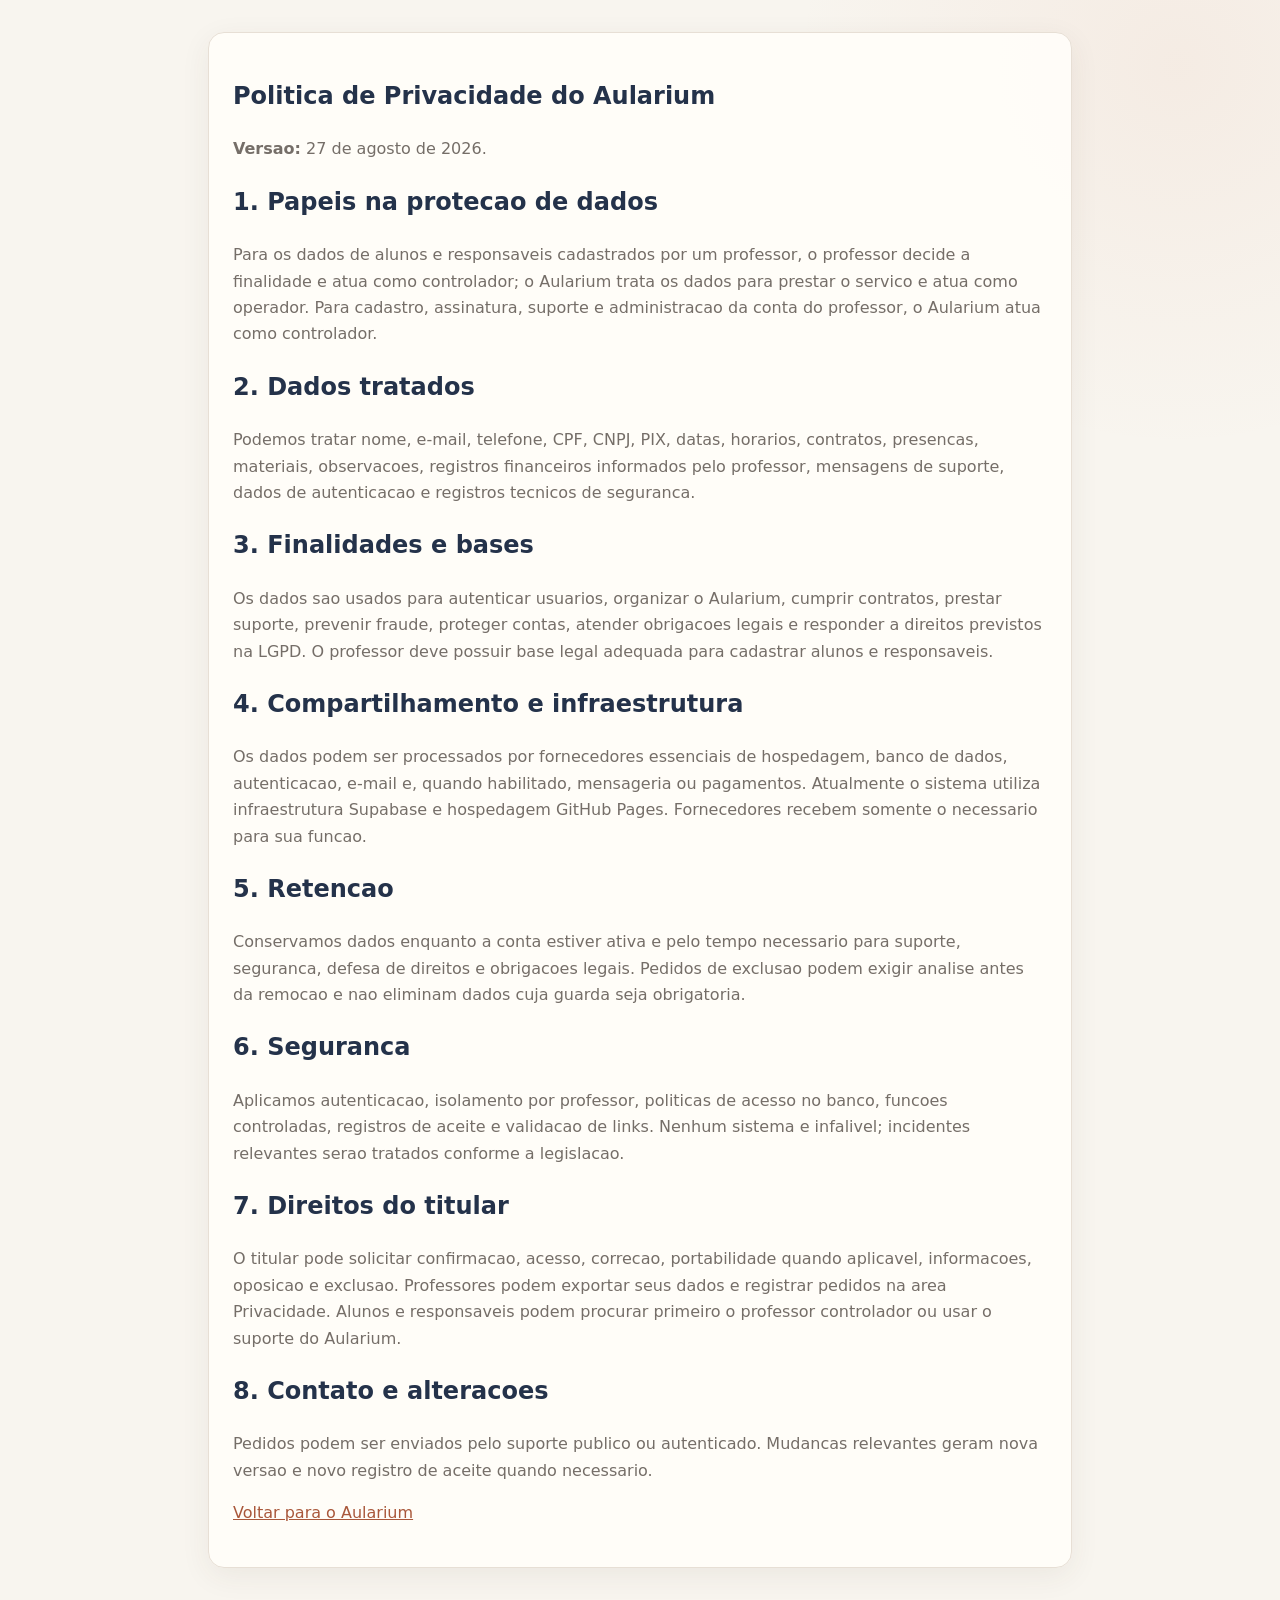
==== commit c1298c52: "Rebrand para Aularium e cria página de vendas" ====
--- a/privacy.html
+++ b/privacy.html
@@ -2,17 +2,17 @@
 <html lang="pt-BR">
 <head>
   <meta charset="UTF-8"><meta name="viewport" content="width=device-width,initial-scale=1">
-  <title>Politica de Privacidade — Aulora</title><link rel="stylesheet" href="style.css?v=20260826-aulora-1">
+  <title>Politica de Privacidade — Aularium</title><link rel="icon" type="image/svg+xml" href="data:image/svg+xml,%3Csvg xmlns='http://www.w3.org/2000/svg' viewBox='0 0 64 64'%3E%3Crect width='64' height='64' rx='16' fill='%23fffaf3'/%3E%3Cg fill='none' stroke='%23c96843' stroke-width='4' stroke-linecap='round'%3E%3Cpath d='M14 42h36M20 42a12 12 0 0 1 24 0'/%3E%3Cpath d='M32 10v7M15 18l5 5M49 18l-5 5M8 33h7M49 33h7'/%3E%3C/g%3E%3C/svg%3E"><link rel="stylesheet" href="style.css?v=20260827-aularium-1">
 </head>
 <body><main class="legal-page"><article class="card">
-  <h1>Politica de Privacidade da Aulora</h1><p><strong>Versao:</strong> 26 de agosto de 2026.</p>
-  <h2>1. Papeis na protecao de dados</h2><p>Para os dados de alunos e responsaveis cadastrados por um professor, o professor decide a finalidade e atua como controlador; a Aulora trata os dados para prestar o servico e atua como operadora. Para cadastro, assinatura, suporte e administracao da conta do professor, a Aulora atua como controladora.</p>
+  <h1>Politica de Privacidade do Aularium</h1><p><strong>Versao:</strong> 27 de agosto de 2026.</p>
+  <h2>1. Papeis na protecao de dados</h2><p>Para os dados de alunos e responsaveis cadastrados por um professor, o professor decide a finalidade e atua como controlador; o Aularium trata os dados para prestar o servico e atua como operador. Para cadastro, assinatura, suporte e administracao da conta do professor, o Aularium atua como controlador.</p>
   <h2>2. Dados tratados</h2><p>Podemos tratar nome, e-mail, telefone, CPF, CNPJ, PIX, datas, horarios, contratos, presencas, materiais, observacoes, registros financeiros informados pelo professor, mensagens de suporte, dados de autenticacao e registros tecnicos de seguranca.</p>
-  <h2>3. Finalidades e bases</h2><p>Os dados sao usados para autenticar usuarios, organizar a Aulora, cumprir contratos, prestar suporte, prevenir fraude, proteger contas, atender obrigacoes legais e responder a direitos previstos na LGPD. O professor deve possuir base legal adequada para cadastrar alunos e responsaveis.</p>
+  <h2>3. Finalidades e bases</h2><p>Os dados sao usados para autenticar usuarios, organizar o Aularium, cumprir contratos, prestar suporte, prevenir fraude, proteger contas, atender obrigacoes legais e responder a direitos previstos na LGPD. O professor deve possuir base legal adequada para cadastrar alunos e responsaveis.</p>
   <h2>4. Compartilhamento e infraestrutura</h2><p>Os dados podem ser processados por fornecedores essenciais de hospedagem, banco de dados, autenticacao, e-mail e, quando habilitado, mensageria ou pagamentos. Atualmente o sistema utiliza infraestrutura Supabase e hospedagem GitHub Pages. Fornecedores recebem somente o necessario para sua funcao.</p>
   <h2>5. Retencao</h2><p>Conservamos dados enquanto a conta estiver ativa e pelo tempo necessario para suporte, seguranca, defesa de direitos e obrigacoes legais. Pedidos de exclusao podem exigir analise antes da remocao e nao eliminam dados cuja guarda seja obrigatoria.</p>
   <h2>6. Seguranca</h2><p>Aplicamos autenticacao, isolamento por professor, politicas de acesso no banco, funcoes controladas, registros de aceite e validacao de links. Nenhum sistema e infalivel; incidentes relevantes serao tratados conforme a legislacao.</p>
-  <h2>7. Direitos do titular</h2><p>O titular pode solicitar confirmacao, acesso, correcao, portabilidade quando aplicavel, informacoes, oposicao e exclusao. Professores podem exportar seus dados e registrar pedidos na area Privacidade. Alunos e responsaveis podem procurar primeiro o professor controlador ou usar o suporte da Aulora.</p>
+  <h2>7. Direitos do titular</h2><p>O titular pode solicitar confirmacao, acesso, correcao, portabilidade quando aplicavel, informacoes, oposicao e exclusao. Professores podem exportar seus dados e registrar pedidos na area Privacidade. Alunos e responsaveis podem procurar primeiro o professor controlador ou usar o suporte do Aularium.</p>
   <h2>8. Contato e alteracoes</h2><p>Pedidos podem ser enviados pelo suporte publico ou autenticado. Mudancas relevantes geram nova versao e novo registro de aceite quando necessario.</p>
-  <p><a href="index.html">Voltar para a Aulora</a></p>
+  <p><a href="index.html">Voltar para o Aularium</a></p>
 </article></main></body></html>
--- a/style.css
+++ b/style.css
@@ -1,1653 +1,2536 @@
-/* =====================================================
-   CONFIGURAÇÕES GERAIS
-   ===================================================== */
-
-* {
-  box-sizing: border-box;
-}
-
-html {
-  min-height: 100%;
-}
-
-body {
-  margin: 0;
-  min-height: 100vh;
-
-  font-family:
-    Arial,
-    Helvetica,
-    sans-serif;
-
-  background: #f5f6f8;
-  color: #1f2937;
-}
-
-
-/* =====================================================
-   CABEÇALHO
-   ===================================================== */
-
-.site-header {
-  background: #ffffff;
-
-  border-bottom: 1px solid #d9dde3;
-
-  padding: 24px 32px;
-}
-
-.site-header h1 {
-  margin: 0;
-
-  font-size: 32px;
-  font-weight: 700;
-}
-
-
-/* =====================================================
-   ÁREAS / TELAS
-   ===================================================== */
-
-.screen {
-  min-height: calc(100vh - 100px);
-}
-
-.hidden {
-  display: none !important;
-}
-
-
-/* =====================================================
-   LOGIN
-   ===================================================== */
-
-#loginScreen {
-  display: flex;
-
-  align-items: center;
-  justify-content: center;
-
-  padding: 40px 20px;
-}
-
-.login-card {
-  width: 100%;
-  max-width: 500px;
-
-  background: #ffffff;
-
-  border-radius: 16px;
-
-  padding: 36px;
-
-  box-shadow:
-    0 8px 30px rgba(0, 0, 0, 0.08);
-}
-
-.login-card h2 {
-  margin-top: 0;
-  margin-bottom: 28px;
-
-  font-size: 30px;
-}
-
-.login-card label {
-  display: block;
-
-  margin-top: 18px;
-  margin-bottom: 8px;
-
-  font-weight: 600;
-}
-
-.login-card input {
-  width: 100%;
-
-  padding: 13px 14px;
-
-  border: 1px solid #cfd5dc;
-  border-radius: 8px;
-
-  font-size: 16px;
-
-  background: #ffffff;
-}
-
-.login-card input:focus {
-  outline: none;
-
-  border-color: #c96f4a;
-
-  box-shadow:
-    0 0 0 3px rgba(37, 99, 235, 0.12);
-}
-
-.public-entry-actions {
-  display: grid;
-  gap: 10px;
-  margin-top: 18px;
-}
-
-.public-entry-actions .primary-button,
-.public-entry-actions .secondary-button {
-  width: 100%;
-}
-
-.public-entry-actions small {
-  display: block;
-  margin-top: 3px;
-  font-size: 12px;
-  font-weight: normal;
-}
-
-#loginScreen {
-  gap: 18px;
-  align-items: flex-start;
-  flex-wrap: wrap;
-}
-
-.public-form-card {
-  width: min(760px, calc(100vw - 32px));
-  max-width: 760px;
-}
-
-.erp-form-grid {
-  display: grid;
-  grid-template-columns: repeat(auto-fit, minmax(210px, 1fr));
-  gap: 12px;
-}
-
-.erp-form-grid .full-width {
-  grid-column: 1 / -1;
-}
-
-.erp-form-grid input,
-.erp-form-grid select,
-.erp-form-grid textarea,
-.support-form input,
-.support-form textarea {
-  width: 100%;
-  box-sizing: border-box;
-  padding: 10px;
-  border: 1px solid #ccc;
-  border-radius: 8px;
-  font: inherit;
-}
-
-.weekday-options {
-  display: flex;
-  gap: 8px;
-  flex-wrap: wrap;
-}
-
-.weekday-options label {
-  display: inline-flex;
-  align-items: center;
-  gap: 5px;
-  padding: 7px 9px;
-  border: 1px solid #d8d8d8;
-  border-radius: 8px;
-  background: #fff;
-}
-
-.weekday-options input {
-  width: auto;
-}
-
-.access-countdown {
-  margin-top: 12px;
-  padding: 14px;
-  border: 1px solid #f0cf82;
-  border-radius: 10px;
-  background: #fff8df;
-}
-
-.access-countdown strong {
-  display: block;
-  margin-top: 4px;
-  font-size: 20px;
-}
-
-.admin-filter-tabs {
-  display: flex;
-  gap: 8px;
-  flex-wrap: wrap;
-  margin: 16px 0;
-}
-
-.admin-filter-tabs button.active {
-  color: #fff;
-  background: #a9573a;
-}
-
-.support-thread {
-  display: grid;
-  gap: 8px;
-  margin-top: 10px;
-}
-
-.support-message {
-  padding: 10px 12px;
-  border-radius: 9px;
-  background: #f4f5f7;
-  white-space: pre-wrap;
-}
-
-.support-message.admin {
-  background: #e8f1e7;
-  border-left: 4px solid #a9573a;
-}
-
-.restricted-access-note {
-  margin-bottom: 16px;
-  padding: 14px;
-  border: 1px solid #f0cf82;
-  border-radius: 10px;
-  background: #fff8df;
-}
-
-.primary-button {
-  width: 100%;
-
-  margin-top: 24px;
-
-  padding: 13px 18px;
-
-  border: none;
-  border-radius: 8px;
-
-  background: #c96f4a;
-  color: #ffffff;
-
-  font-size: 16px;
-  font-weight: 600;
-
-  cursor: pointer;
-}
-
-.primary-button:hover {
-  background: #a9573a;
-}
-
-.link-button {
-  display: block;
-
-  margin: 20px auto 0;
-
-  padding: 0;
-
-  border: none;
-
-  background: transparent;
-  color: #c96f4a;
-
-  font-size: 15px;
-
-  cursor: pointer;
-}
-
-.link-button:hover {
-  text-decoration: underline;
-}
-
-.message {
-  min-height: 22px;
-
-  margin-top: 18px;
-
-  text-align: center;
-
-  color: #b91c1c;
-}
-
-
-/* =====================================================
-   NAVEGAÇÃO
-   ===================================================== */
-
-.navigation {
-  display: flex;
-
-  flex-wrap: wrap;
-
-  gap: 12px;
-
-  padding: 28px 32px;
-
-  background: #f5f6f8;
-
-  border-bottom: 1px solid #e1e4e8;
-}
-
-.nav-button {
-  padding: 13px 22px;
-
-  border: 1px solid #d1d5db;
-  border-radius: 9px;
-
-  background: #ffffff;
-  color: #1f2937;
-
-  font-size: 16px;
-  font-weight: 600;
-
-  cursor: pointer;
-
-  transition:
-    background 0.15s ease,
-    color 0.15s ease,
-    border-color 0.15s ease;
-}
-
-.nav-button:hover {
-  background: #f7e9e1;
-
-  border-color: #9db6ed;
-}
-
-.nav-button.active {
-  background: #c96f4a;
-  color: #ffffff;
-
-  border-color: #c96f4a;
-}
-
-
-/* =====================================================
-   CONTEÚDO DAS PÁGINAS
-   ===================================================== */
-
-.page-container {
-  padding: 10px 32px 50px;
-}
-
-.page-header {
-  margin-top: 10px;
-}
-
-.page-header h2 {
-  margin: 0 0 8px;
-
-  font-size: 30px;
-}
-
-.page-header p {
-  margin: 0;
-
-  color: #555;
-}
-
-.page-content {
-  margin-top: 28px;
-}
-
-
-/* =====================================================
-   CARDS
-   ===================================================== */
-
-.card {
-  background: #ffffff;
-
-  border: 1px solid #e1e5ea;
-
-  border-radius: 12px;
-
-  padding: 22px;
-
-  margin-bottom: 20px;
-}
-
-.card h3 {
-  margin-top: 0;
-}
-
-
-/* =====================================================
-   AGENDA SEMANAL
-   ===================================================== */
-
-.schedule-section {
-  margin-top: 20px;
-}
-
-.schedule-section h3 {
-  margin-top: 0;
-  margin-bottom: 8px;
-
-  font-size: 24px;
-}
-
-.schedule-help {
-  margin-top: 0;
-  margin-bottom: 20px;
-
-  color: #555;
-}
-
-.schedule-wrapper {
-  width: 100%;
-
-  max-height: min(62vh, 620px);
-  overflow: auto;
-  -webkit-overflow-scrolling: touch;
-  overscroll-behavior-inline: contain;
-  touch-action: pan-x pan-y;
-
-  margin-top: 20px;
-
-  scrollbar-width: auto;
-  scrollbar-color: var(--aulora-terracotta) #eee7de;
-}
-
-.schedule-wrapper::-webkit-scrollbar {
-  height: 12px;
-  width: 12px;
-}
-
-.schedule-wrapper::-webkit-scrollbar-track {
-  background: #eee7de;
-  border-radius: 999px;
-}
-
-.schedule-wrapper::-webkit-scrollbar-thumb {
-  background: var(--aulora-terracotta);
-  border: 3px solid #eee7de;
-  border-radius: 999px;
-}
-
-.aulora-schedule-scroll-controls {
-  display: flex;
-  justify-content: flex-end;
-  align-items: center;
-  gap: 8px;
-  margin: 12px 0 4px;
-}
-
-.aulora-schedule-scroll-controls span {
-  margin-right: 3px;
-  color: var(--aulora-taupe);
-  font-size: 12px;
-  font-weight: 600;
-}
-
-.aulora-schedule-scroll-controls button {
-  min-width: 42px;
-  padding: 8px 12px;
-  font-size: 18px;
-  line-height: 1;
-}
-
-.aulora-schedule-scroll-controls button:disabled {
-  cursor: not-allowed;
-  opacity: 0.38;
-}
-
-.schedule-table {
-  width: 100%;
-
-  min-width: 900px;
-
-  border-collapse: collapse;
-
-  background: #ffffff;
-}
-
-.schedule-table th,
-.schedule-table td {
-  border: 1px solid #d9dde3;
-
-  padding: 8px 9px;
-
-  text-align: center;
-
-  font-size: 13px;
-}
-
-.schedule-table th {
-  background: #eef1f5;
-
-  font-weight: 700;
-}
-
-.schedule-table td:first-child {
-  min-width: 80px;
-
-  font-weight: 700;
-
-  font-size: 13px;
-
-  white-space: nowrap;
-
-  background: #fafafa;
-}
-
-.schedule-cell {
-  min-width: 125px;
-
-  height: 52px;
-
-  font-weight: 600;
-}
-
-
-/* =====================================================
-   CORES DA AGENDA
-   ===================================================== */
-
-.schedule-cell.available {
-  background: #d9f7df;
-  color: #176b2c;
-}
-
-.schedule-cell.occupied {
-  background: #e5e7eb;
-  color: #555555;
-}
-
-.schedule-cell.unavailable {
-  background: #ffdede;
-  color: #9b1c1c;
-}
-
-.schedule-cell.own {
-  background: #f7e9e1;
-  color: #a9573a;
-}
-
-
-/* =====================================================
-   LEGENDA
-   ===================================================== */
-
-.schedule-legend {
-  display: flex;
-
-  flex-wrap: wrap;
-
-  gap: 18px;
-
-  margin-top: 16px;
-
-  font-size: 14px;
-}
-
-.schedule-legend > span {
-  display: inline-flex;
-
-  align-items: center;
-
-  gap: 7px;
-}
-
-.legend-box {
-  width: 17px;
-  height: 17px;
-
-  display: inline-block;
-
-  border-radius: 4px;
-}
-
-.legend-box.available {
-  background: #d9f7df;
-
-  border: 1px solid #176b2c;
-}
-
-.legend-box.occupied {
-  background: #e5e7eb;
-
-  border: 1px solid #999999;
-}
-
-.legend-box.unavailable {
-  background: #ffdede;
-
-  border: 1px solid #9b1c1c;
-}
-
-.legend-box.own {
-  background: #f7e9e1;
-
-  border: 1px solid #a9573a;
-}
-
-
-/* =====================================================
-   BOTÕES DE AÇÃO
-   ===================================================== */
-
-.action-button {
-  padding: 10px 16px;
-
-  border: none;
-  border-radius: 7px;
-
-  background: #c96f4a;
-  color: #ffffff;
-
-  font-size: 14px;
-  font-weight: 600;
-
-  cursor: pointer;
-}
-
-.action-button:hover {
-  background: #a9573a;
-}
-
-.secondary-button {
-  padding: 10px 16px;
-
-  border: 1px solid #cfd5dc;
-  border-radius: 7px;
-
-  background: #ffffff;
-  color: #333333;
-
-  font-size: 14px;
-  font-weight: 600;
-
-  cursor: pointer;
-}
-
-.secondary-button:hover {
-  background: #f3f4f6;
-}
-
-
-/* =====================================================
-   TABELAS GERAIS
-   ===================================================== */
-
-.data-table-wrapper {
-  width: 100%;
-
-  overflow-x: auto;
-}
-
-.data-table {
-  width: 100%;
-
-  border-collapse: collapse;
-
-  background: #ffffff;
-}
-
-.data-table th,
-.data-table td {
-  border: 1px solid #d9dde3;
-
-  padding: 11px;
-
-  text-align: left;
-}
-
-.data-table th {
-  background: #eef1f5;
-
-  font-weight: 700;
-}
-
-
-/* =====================================================
-   FORMULÁRIOS
-   ===================================================== */
-
-.form-group {
-  margin-bottom: 18px;
-}
-
-.form-group label {
-  display: block;
-
-  margin-bottom: 7px;
-
-  font-weight: 600;
-}
-
-.form-group input,
-.form-group select,
-.form-group textarea {
-  width: 100%;
-
-  padding: 11px 12px;
-
-  border: 1px solid #cfd5dc;
-
-  border-radius: 7px;
-
-  background: #ffffff;
-
-  font-size: 15px;
-}
-
-.form-group textarea {
-  min-height: 100px;
-
-  resize: vertical;
-}
-
-
-/* =====================================================
-   RODAPÉ
-   ===================================================== */
-
-.site-footer {
-  padding: 25px 32px;
-
-  text-align: right;
-
-  background: #f5f6f8;
-}
-
-.logout-button {
-  padding: 10px 18px;
-
-  border: 1px solid #c7cbd1;
-
-  border-radius: 7px;
-
-  background: #ffffff;
-  color: #333333;
-
-  font-weight: 600;
-
-  cursor: pointer;
-}
-
-.logout-button:hover {
-  background: #eeeeee;
-}
-
-
-/* =====================================================
-   RESPONSIVIDADE
-   ===================================================== */
-
-@media (max-width: 800px) {
-
-  .site-header {
-    padding: 20px;
-  }
-
-  .site-header h1 {
-    font-size: 26px;
-  }
-
-  .navigation {
-    padding: 18px 20px;
-
-    gap: 8px;
-  }
-
-  .nav-button {
-    padding: 10px 14px;
-
-    font-size: 14px;
-  }
-
-  .page-container {
-    padding: 10px 20px 40px;
-  }
-
-  .login-card {
-    padding: 26px;
-  }
-
-}
-
-@media (max-width: 500px) {
-
-  .navigation {
-    display: grid;
-
-    grid-template-columns: 1fr 1fr;
-  }
-
-  .nav-button {
-    width: 100%;
-  }
-
-  .page-container {
-    padding-left: 14px;
-    padding-right: 14px;
-  }
-
-  .schedule-table {
-    min-width: 800px;
-  }
-
-}
-
-/* =====================================================
-   EXPANSAO V3
-   ===================================================== */
-
-.v3-tools-grid {
-  display: grid;
-  grid-template-columns: repeat(2, minmax(0, 1fr));
-  gap: 18px;
-}
-
-.v3-tool-card { margin: 0; }
-.v3-wide { grid-column: 1 / -1; }
-
-.v3-actions {
-  display: flex;
-  flex-wrap: wrap;
-  gap: 10px;
-  align-items: center;
-  margin-top: 14px;
-}
-
-.v3-actions input,
-.v3-form-grid input,
-.v3-form-grid select,
-.v3-tool-card textarea,
-.v3-tool-card > label select {
-  box-sizing: border-box;
-  padding: 10px;
-  border: 1px solid #cfd5dc;
-  border-radius: 8px;
-  background: #fff;
-}
-
-.v3-tool-card textarea {
-  display: block;
-  width: 100%;
-  min-height: 90px;
-  margin: 6px 0 12px;
-}
-
-.v3-file-label { cursor: pointer; }
-
-.v3-result {
-  margin-top: 14px;
-  overflow-wrap: anywhere;
-}
-
-.v3-form-grid,
-.v3-stat-grid {
-  display: grid;
-  grid-template-columns: repeat(auto-fit, minmax(170px, 1fr));
-  gap: 12px;
-  margin: 14px 0;
-}
-
-.v3-form-grid label { display: grid; gap: 6px; }
-
-.v3-stat-grid span {
-  padding: 12px;
-  border-radius: 9px;
-  background: #f5f7fa;
-}
-
-.v3-stat-grid strong {
-  display: block;
-  font-size: 18px;
-}
-
-.v3-check-list { display: grid; gap: 10px; margin-top: 14px; }
-.v3-check-list .action-button { margin-top: 8px; }
-
-.legal-page { max-width: 900px; margin: 0 auto; padding: 32px 18px 60px; }
-.legal-page article { line-height: 1.65; }
-.legal-page h1, .legal-page h2 { color: #24324a; }
-
-@media (max-width: 800px) {
-  .v3-tools-grid { grid-template-columns: 1fr; }
-  .v3-wide { grid-column: auto; }
-}
-
-/* =====================================================
-   IDENTIDADE AULORA
-   ===================================================== */
-
-:root {
-  --aulora-terracotta: #c96f4a;
-  --aulora-terracotta-dark: #a9573a;
-  --aulora-terracotta-soft: #f7e9e1;
-  --aulora-sage: #879b83;
-  --aulora-sage-dark: #526a50;
-  --aulora-sage-soft: #e8f1e7;
-  --aulora-cream: #f8f5ef;
-  --aulora-warm-white: #fffdf9;
-  --aulora-graphite: #302c29;
-  --aulora-taupe: #756e68;
-  --aulora-border: #e7dfd5;
-  --aulora-warning: #f5e8c8;
-  --aulora-danger: #f5deda;
-  --aulora-shadow: 0 8px 30px rgba(73, 57, 45, 0.07);
-}
-
-body {
-  font-family: "DM Sans", Inter, system-ui, -apple-system, BlinkMacSystemFont, "Segoe UI", sans-serif;
-  background:
-    radial-gradient(circle at 92% 4%, rgba(201, 111, 74, 0.07), transparent 24rem),
-    var(--aulora-cream);
-  color: var(--aulora-graphite);
-}
-
-a {
-  color: var(--aulora-terracotta-dark);
-}
-
-.site-header {
-  position: fixed;
-  inset: 0 auto auto 0;
-  z-index: 50;
-  width: 270px;
-  height: 158px;
-  padding: 28px 24px 20px;
-  background: rgba(255, 253, 249, 0.96);
-  border: 0;
-  border-right: 1px solid var(--aulora-border);
-  backdrop-filter: blur(14px);
-}
-
-.aulora-brand {
-  display: flex;
-  align-items: center;
-  gap: 13px;
-}
-
-.aulora-mark {
-  position: relative;
-  width: 58px;
-  height: 43px;
-  flex: 0 0 58px;
-}
-
-.aulora-mark svg {
-  display: block;
-  width: 100%;
-  height: 100%;
-  overflow: visible;
-  fill: none;
-  stroke: var(--aulora-terracotta);
-  stroke-width: 2.7;
-  stroke-linecap: round;
-  stroke-linejoin: round;
-}
-
-.aulora-wordmark {
-  display: grid;
-  gap: 2px;
-}
-
-.aulora-wordmark strong {
-  letter-spacing: 0.18em;
-  font-size: 21px;
-  line-height: 1;
-  font-weight: 600;
-}
-
-.aulora-wordmark small {
-  color: var(--aulora-taupe);
-  font-size: 9px;
-  white-space: nowrap;
-}
-
-.brand-message {
-  margin: 17px 0 0;
-  color: var(--aulora-taupe);
-  font-size: 12px;
-  line-height: 1.45;
-}
-
-.screen:not(#loginScreen) {
-  padding-left: 270px;
-}
-
-.navigation {
-  position: fixed;
-  inset: 158px auto 82px 0;
-  z-index: 40;
-  width: 270px;
-  display: flex;
-  flex-direction: column;
-  flex-wrap: nowrap;
-  gap: 5px;
-  overflow-y: auto;
-  padding: 16px 18px;
-  background: rgba(255, 253, 249, 0.96);
-  border: 0;
-  border-right: 1px solid var(--aulora-border);
-}
-
-.nav-button {
-  position: relative;
-  width: 100%;
-  display: flex;
-  align-items: center;
-  gap: 12px;
-  padding: 12px 14px;
-  border: 0;
-  border-radius: 12px;
-  background: transparent;
-  color: var(--aulora-graphite);
-  font-size: 14px;
-  font-weight: 500;
-  text-align: left;
-}
-
-.nav-button::before {
-  width: 24px;
-  font-size: 18px;
-  line-height: 1;
-  text-align: center;
-  filter: grayscale(1) sepia(0.1);
-}
-
-[data-teacher-page="agenda"]::before,
-[data-student-page="agenda"]::before { content: "▣"; }
-[data-teacher-page="students"]::before { content: "♧"; }
-[data-teacher-page="attendance"]::before { content: "✓"; }
-[data-teacher-page="subjects"]::before { content: "▤"; }
-[data-teacher-page="planning"]::before { content: "▧"; }
-[data-teacher-page="financial"]::before,
-[data-student-page="financial"]::before { content: "$"; }
-[data-teacher-page="rules"]::before,
-[data-student-page="rules"]::before { content: "◇"; }
-[data-teacher-page="materials"]::before,
-[data-student-page="materials"]::before { content: "▱"; }
-[data-teacher-page="support"]::before { content: "?"; }
-[data-teacher-page="profile"]::before { content: "○"; }
-[data-student-page="history"]::before { content: "↶"; }
-[data-student-page="makeups"]::before { content: "↻"; }
-
-.nav-button:hover {
-  background: var(--aulora-terracotta-soft);
-  color: var(--aulora-terracotta-dark);
-  border: 0;
-}
-
-.nav-button.active {
-  background: linear-gradient(135deg, var(--aulora-terracotta), #d9835f);
-  color: #fff;
-  border: 0;
-  box-shadow: 0 7px 18px rgba(169, 87, 58, 0.2);
-}
-
-.page-container {
-  width: min(100%, 1540px);
-  margin: 0 auto;
-  padding: 50px 46px 64px;
-}
-
-.page-header {
-  margin: 0;
-  padding-bottom: 22px;
-  border-bottom: 1px solid rgba(231, 223, 213, 0.8);
-}
-
-.page-header h2 {
-  margin: 0 0 7px;
-  color: #1f2d2a;
-  font-size: clamp(28px, 3vw, 40px);
-  line-height: 1.12;
-  letter-spacing: -0.035em;
-  font-weight: 650;
-}
-
-.page-header p {
-  color: var(--aulora-taupe);
-  font-size: 15px;
-}
-
-.page-content {
-  margin-top: 24px;
-}
-
-.card,
-.login-card {
-  background: rgba(255, 253, 249, 0.97);
-  border: 1px solid var(--aulora-border);
-  border-radius: 16px;
-  box-shadow: var(--aulora-shadow);
-}
-
-.card {
-  padding: 24px;
-  margin-bottom: 22px;
-}
-
-.card h3,
-.card h4 {
-  color: #25322c;
-  letter-spacing: -0.015em;
-}
-
-.card p {
-  color: var(--aulora-taupe);
-}
-
-button,
-input,
-select,
-textarea {
-  font: inherit;
-}
-
-input,
-select,
-textarea,
-.form-group input,
-.form-group select,
-.form-group textarea,
-.erp-form-grid input,
-.erp-form-grid select,
-.erp-form-grid textarea,
-.support-form input,
-.support-form textarea,
-.v3-actions input,
-.v3-form-grid input,
-.v3-form-grid select,
-.v3-tool-card textarea,
-.v3-tool-card > label select {
-  border-color: var(--aulora-border) !important;
-  border-radius: 10px !important;
-  background: #fff !important;
-  color: var(--aulora-graphite);
-}
-
-input:focus,
-select:focus,
-textarea:focus,
-.login-card input:focus {
-  outline: none;
-  border-color: var(--aulora-terracotta) !important;
-  box-shadow: 0 0 0 3px rgba(201, 111, 74, 0.13) !important;
-}
-
-.primary-button,
-.action-button {
-  border-radius: 10px;
-  background: var(--aulora-terracotta);
-  color: #fff;
-  box-shadow: 0 6px 15px rgba(169, 87, 58, 0.16);
-}
-
-.primary-button:hover,
-.action-button:hover {
-  background: var(--aulora-terracotta-dark);
-}
-
-.secondary-button,
-.logout-button {
-  border-color: #dcccbc;
-  border-radius: 10px;
-  background: var(--aulora-warm-white);
-  color: var(--aulora-terracotta-dark);
-}
-
-.secondary-button:hover,
-.logout-button:hover {
-  background: var(--aulora-terracotta-soft);
-}
-
-.link-button {
-  color: var(--aulora-terracotta-dark);
-}
-
-.schedule-table,
-.data-table {
-  border-collapse: separate;
-  border-spacing: 0;
-  overflow: hidden;
-  border: 1px solid var(--aulora-border);
-  border-radius: 14px;
-  background: var(--aulora-warm-white);
-}
-
-.schedule-table {
-  overflow: visible;
-}
-
-.schedule-table thead {
-  position: sticky;
-  top: 0;
-  z-index: 6;
-}
-
-.schedule-table th,
-.data-table th {
-  background: #f0ede6;
-  color: #4b4641;
-}
-
-.schedule-table th {
-  position: sticky;
-  top: 0;
-  z-index: 3;
-}
-
-.schedule-table th:first-child,
-.schedule-table td:first-child {
-  position: sticky;
-  left: 0;
-  z-index: 2;
-}
-
-.schedule-table th:first-child {
-  z-index: 5;
-}
-
-.schedule-table th,
-.schedule-table td,
-.data-table th,
-.data-table td {
-  border: 0;
-  border-right: 1px solid var(--aulora-border);
-  border-bottom: 1px solid var(--aulora-border);
-}
-
-.schedule-cell.available,
-.legend-box.available {
-  background: var(--aulora-sage-soft);
-  color: var(--aulora-sage-dark);
-  border-color: var(--aulora-sage);
-}
-
-.schedule-cell.occupied,
-.legend-box.occupied {
-  background: #eee9e2;
-  color: #68615c;
-  border-color: #b8aea5;
-}
-
-.schedule-cell.unavailable,
-.legend-box.unavailable {
-  background: var(--aulora-danger);
-  color: #8e4d45;
-  border-color: #c9958d;
-}
-
-.schedule-cell.own,
-.legend-box.own {
-  background: var(--aulora-terracotta-soft);
-  color: var(--aulora-terracotta-dark);
-  border-color: var(--aulora-terracotta);
-}
-
-.access-countdown,
-.restricted-access-note {
-  border-color: #ddc794;
-  background: var(--aulora-warning);
-  color: #6f5a2e;
-}
-
-.support-message {
-  background: #f2eee8;
-}
-
-.support-message.admin {
-  background: var(--aulora-sage-soft);
-  border-left-color: var(--aulora-sage);
-}
-
-.admin-filter-tabs button.active {
-  background: var(--aulora-terracotta);
-  color: #fff;
-}
-
-.v3-stat-grid span {
-  background: #f2eee8;
-}
-
-.site-footer {
-  position: fixed;
-  inset: auto auto 0 0;
-  z-index: 45;
-  width: 270px;
-  min-height: 82px;
-  padding: 12px 18px;
-  text-align: left;
-  background: rgba(255, 253, 249, 0.97);
-  border-right: 1px solid var(--aulora-border);
-}
-
-.site-footer > div {
-  font-size: 10px;
-  line-height: 1.5;
-}
-
-.site-footer .logout-button {
-  width: 100%;
-  padding: 8px 12px;
-}
-
-body:has(#loginScreen:not(.hidden)) .site-footer .logout-button {
-  display: none;
-}
-
-#loginScreen {
-  min-height: 100vh;
-  padding: 48px 40px 70px 310px;
-  align-items: center;
-  background:
-    radial-gradient(circle at 85% 14%, rgba(135, 155, 131, 0.14), transparent 24rem),
-    linear-gradient(135deg, transparent 52%, rgba(201, 111, 74, 0.055));
-}
-
-.login-card {
-  max-width: 470px;
-  padding: 38px;
-}
-
-.login-card h2 {
-  color: #25322c;
-  font-size: 31px;
-  letter-spacing: -0.03em;
-}
-
-.login-card h2::after {
-  content: "Acesse seu espaço de aulas e organização.";
-  display: block;
-  margin-top: 9px;
-  color: var(--aulora-taupe);
-  font-size: 14px;
-  font-weight: 400;
-  letter-spacing: 0;
-}
-
-.message {
-  color: #9c4d43;
-}
-
-.teacher-dashboard-card {
-  padding: 0;
-  border: 0;
-  background: transparent;
-  box-shadow: none;
-}
-
-.dashboard-heading {
-  display: flex;
-  justify-content: space-between;
-  align-items: flex-start;
-  gap: 14px;
-  flex-wrap: wrap;
-  margin-bottom: 18px;
-}
-
-.dashboard-heading h3 {
-  margin: 0;
-  font-size: 23px;
-}
-
-.dashboard-heading p {
-  margin: 5px 0 0;
-}
-
-.dashboard-highlight-grid,
-.dashboard-stat-grid {
-  display: grid;
-  grid-template-columns: repeat(auto-fit, minmax(175px, 1fr));
-  gap: 14px;
-  margin-top: 16px;
-}
-
-.dashboard-highlight-grid {
-  grid-template-columns: repeat(auto-fit, minmax(230px, 1fr));
-}
-
-.dashboard-stat,
-.dashboard-next-lesson {
-  min-height: 112px;
-  padding: 18px !important;
-  border: 1px solid var(--aulora-border) !important;
-  border-radius: 16px !important;
-  background: var(--aulora-warm-white) !important;
-  box-shadow: 0 5px 18px rgba(73, 57, 45, 0.045);
-}
-
-.dashboard-stat-label,
-.dashboard-next-label {
-  color: var(--aulora-taupe) !important;
-  font-size: 12px !important;
-  font-weight: 600;
-  text-transform: uppercase;
-  letter-spacing: 0.055em;
-}
-
-.dashboard-stat-value {
-  margin-top: 8px !important;
-  color: #24312b;
-  font-size: 30px !important;
-  font-weight: 650 !important;
-  line-height: 1;
-}
-
-.dashboard-next-value {
-  margin-top: 9px !important;
-  color: #24312b;
-  font-size: 18px !important;
-  font-weight: 650 !important;
-}
-
-.dashboard-attention {
-  margin-top: 24px;
-}
-
-.dashboard-attention h4 {
-  margin: 0 0 11px;
-  font-size: 18px;
-}
-
-.dashboard-all-good {
-  position: relative;
-  min-height: 126px;
-  padding: 20px !important;
-  padding-right: min(36%, 290px) !important;
-  border: 1px solid #d5e1d1 !important;
-  border-radius: 16px !important;
-  background: var(--aulora-sage-soft) !important;
-  color: var(--aulora-sage-dark);
-  overflow: hidden;
-}
-
-.dashboard-all-good::after {
-  content: "";
-  position: absolute;
-  right: 8px;
-  bottom: -17px;
-  width: min(32%, 260px);
-  height: 145px;
-  background: url("[data-uri]") right bottom / contain no-repeat;
-  pointer-events: none;
-}
-
-.dashboard-alert-list {
-  display: grid;
-  gap: 10px;
-}
-
-.dashboard-alert {
-  display: flex;
-  justify-content: space-between;
-  align-items: center;
-  gap: 12px;
-  flex-wrap: wrap;
-  padding: 15px !important;
-  border: 1px solid #ead8c1 !important;
-  border-radius: 13px !important;
-  background: #fffaf3 !important;
-}
-
-@media (max-width: 900px) {
-  .site-header {
-    position: relative;
-    width: 100%;
-    height: auto;
-    padding: 18px 20px;
-    border-right: 0;
-    border-bottom: 1px solid var(--aulora-border);
-  }
-
-  .brand-message {
-    display: none;
-  }
-
-  .screen:not(#loginScreen) {
-    padding-left: 0;
-  }
-
-  .navigation {
-    position: sticky;
-    inset: 0;
-    width: 100%;
-    flex-direction: row;
-    gap: 7px;
-    overflow-x: auto;
-    padding: 10px 14px;
-    border-right: 0;
-    border-bottom: 1px solid var(--aulora-border);
-  }
-
-  .nav-button {
-    width: auto;
-    min-width: max-content;
-    padding: 10px 12px;
-  }
-
-  .page-container {
-    padding: 30px 20px 100px;
-  }
-
-  .site-footer {
-    position: relative;
-    width: 100%;
-    min-height: 0;
-    padding: 18px 20px;
-    border-top: 1px solid var(--aulora-border);
-    border-right: 0;
-  }
-
-  .site-footer .logout-button {
-    width: auto;
-  }
-
-  #loginScreen {
-    min-height: auto;
-    padding: 36px 18px 54px;
-  }
-}
-
-@media (max-width: 520px) {
-  .aulora-wordmark small {
-    font-size: 8px;
-  }
-
-  .navigation {
-    display: flex;
-    grid-template-columns: none;
-  }
-
-  .nav-button::before {
-    display: none;
-  }
-
-  .page-container {
-    padding: 24px 14px 80px;
-  }
-
-  .page-header h2 {
-    font-size: 29px;
-  }
-
-  .card,
-  .login-card {
-    padding: 20px;
-    border-radius: 14px;
-  }
-
-  .dashboard-highlight-grid,
-  .dashboard-stat-grid {
-    grid-template-columns: 1fr 1fr;
-    gap: 10px;
-  }
-
-  .dashboard-stat,
-  .dashboard-next-lesson {
-    min-height: 100px;
-    padding: 14px;
-  }
-
-  .dashboard-stat-value {
-    font-size: 25px;
-  }
-
-  .schedule-section.card {
-    width: calc(100% + 28px);
-    margin-left: -14px;
-    margin-right: -14px;
-    padding-left: 14px;
-    padding-right: 14px;
-    border-left: 0;
-    border-right: 0;
-    border-radius: 0;
-  }
-
-  .schedule-wrapper {
-    position: relative;
-    width: calc(100% + 14px);
-    padding: 0 14px 14px 0;
-    max-height: 58vh;
-    overflow: scroll;
-  }
-
-  .aulora-schedule-scroll-controls {
-    position: sticky;
-    left: 0;
-    justify-content: space-between;
-  }
-
-  .aulora-schedule-scroll-controls span {
-    flex: 1;
-  }
-
-  .schedule-wrapper::before {
-    content: "← Arraste para os lados para ver toda a agenda →";
-    position: sticky;
-    left: 0;
-    z-index: 3;
-    display: block;
-    width: max-content;
-    margin: 0 0 10px;
-    padding: 7px 10px;
-    border-radius: 9px;
-    background: var(--aulora-warning);
-    color: #6f5a2e;
-    font-size: 12px;
-    font-weight: 600;
-  }
-
-  .schedule-table {
-    min-width: 920px;
-  }
-
-  .schedule-table th,
-  .schedule-table td {
-    padding: 9px 10px;
-    font-size: 12.5px;
-  }
-
-  .schedule-cell {
-    min-width: 142px;
-    height: 56px;
-  }
-
-  .dashboard-all-good {
-    min-height: 154px;
-    padding-right: 118px !important;
-  }
-
-  .dashboard-all-good::after {
-    right: -8px;
-    width: 132px;
-    height: 118px;
-  }
-}
+/* =====================================================
+   CONFIGURAÇÕES GERAIS
+   ===================================================== */
+
+* {
+  box-sizing: border-box;
+}
+/* Escala mais compacta do menu principal. */
+.navigation .nav-button {
+  gap: 9px !important;
+  font-size: 11.2px !important;
+}
+
+.navigation .nav-button::before {
+  flex-basis: 26px !important;
+  width: 26px !important;
+  height: 26px !important;
+  background-size: 26px 26px !important;
+}
+
+/* Navegacao lateral da administracao. */
+.admin-workspace-v8 {
+  display: grid;
+  grid-template-columns: 220px minmax(0, 1fr);
+  align-items: start;
+  gap: 18px;
+}
+
+.admin-side-menu-v8 {
+  position: sticky;
+  top: 24px;
+  display: grid;
+  gap: 8px;
+  padding: 12px;
+  border: 1px solid var(--aulora-border);
+  border-radius: 17px;
+  background: rgba(255, 253, 249, 0.95);
+  box-shadow: 0 7px 24px rgba(73, 57, 45, 0.055);
+}
+
+.admin-side-button-v8 {
+  width: 100%;
+  display: grid;
+  grid-template-columns: 27px minmax(0, 1fr);
+  align-items: center;
+  gap: 9px;
+  padding: 11px 10px;
+  border: 0;
+  border-radius: 12px;
+  background: transparent;
+  color: var(--aulora-graphite);
+  font-family: inherit;
+  font-size: 12.5px;
+  font-weight: 600;
+  line-height: 1.25;
+  text-align: left;
+  cursor: pointer;
+}
+
+.admin-side-button-v8 span {
+  width: 27px;
+  height: 27px;
+  display: grid;
+  place-items: center;
+  border-radius: 9px;
+  background: var(--aulora-sage-soft);
+  color: var(--aulora-sage-dark);
+  font-size: 11px;
+}
+
+.admin-side-button-v8:hover {
+  background: var(--aulora-terracotta-soft);
+}
+
+.admin-side-button-v8.active {
+  background: linear-gradient(135deg, var(--aulora-terracotta), #d9835f);
+  color: #fff;
+  box-shadow: 0 7px 18px rgba(169, 87, 58, 0.18);
+}
+
+.admin-side-button-v8.active span {
+  background: rgba(255, 250, 244, 0.9);
+  color: var(--aulora-terracotta-dark);
+}
+
+.admin-panel-v8[hidden] {
+  display: none !important;
+}
+
+.admin-panel-v8 > .card {
+  margin: 0;
+}
+
+.admin-panel-v8[data-admin-panel-v8="support"] {
+  padding: 24px;
+  border: 1px solid var(--aulora-border);
+  border-radius: 17px;
+  background: var(--aulora-warm-white);
+  box-shadow: 0 7px 24px rgba(73, 57, 45, 0.055);
+}
+
+#adminTeacherFilterTabs {
+  display: none;
+}
+
+@media (max-width: 900px) {
+  .admin-workspace-v8 {
+    grid-template-columns: 1fr;
+  }
+
+  .admin-side-menu-v8 {
+    position: static;
+    grid-template-columns: repeat(4, minmax(180px, 1fr));
+    overflow-x: auto;
+  }
+}
+
+@media (max-width: 520px) {
+  .navigation .nav-button {
+    font-size: 11px !important;
+  }
+
+  .navigation .nav-button::before {
+    display: block !important;
+    flex-basis: 24px !important;
+    width: 24px !important;
+    height: 24px !important;
+    background-size: 24px 24px !important;
+  }
+}
+
+/* Ícones delicados do menu e tipografia compacta da visão geral. */
+.nav-button::before {
+  content: "" !important;
+  display: block;
+  flex: 0 0 24px;
+  width: 24px;
+  height: 24px;
+  background-color: currentColor;
+  opacity: 0.82;
+  filter: none;
+  -webkit-mask-position: center;
+  mask-position: center;
+  -webkit-mask-repeat: no-repeat;
+  mask-repeat: no-repeat;
+  -webkit-mask-size: 22px 22px;
+  mask-size: 22px 22px;
+  transition: transform 160ms ease, opacity 160ms ease;
+}
+
+.nav-button:hover::before {
+  transform: translateY(-1px) rotate(-2deg);
+  opacity: 1;
+}
+
+[data-teacher-page="agenda"]::before,
+[data-student-page="agenda"]::before {
+  -webkit-mask-image: url("data:image/svg+xml,%3Csvg xmlns='http://www.w3.org/2000/svg' viewBox='0 0 24 24'%3E%3Cg fill='none' stroke='black' stroke-width='1.8' stroke-linecap='round' stroke-linejoin='round'%3E%3Crect x='3.5' y='5.5' width='17' height='15' rx='3'/%3E%3Cpath d='M8 3.5v4M16 3.5v4M3.5 10h17'/%3E%3Cpath d='m9 15 2 2 4-4'/%3E%3C/g%3E%3C/svg%3E");
+  mask-image: url("data:image/svg+xml,%3Csvg xmlns='http://www.w3.org/2000/svg' viewBox='0 0 24 24'%3E%3Cg fill='none' stroke='black' stroke-width='1.8' stroke-linecap='round' stroke-linejoin='round'%3E%3Crect x='3.5' y='5.5' width='17' height='15' rx='3'/%3E%3Cpath d='M8 3.5v4M16 3.5v4M3.5 10h17'/%3E%3Cpath d='m9 15 2 2 4-4'/%3E%3C/g%3E%3C/svg%3E");
+}
+
+[data-teacher-page="students"]::before {
+  -webkit-mask-image: url("data:image/svg+xml,%3Csvg xmlns='http://www.w3.org/2000/svg' viewBox='0 0 24 24'%3E%3Cg fill='none' stroke='black' stroke-width='1.8' stroke-linecap='round' stroke-linejoin='round'%3E%3Ccircle cx='9' cy='8' r='3.3'/%3E%3Cpath d='M3.7 19c.5-3.3 2.3-5 5.3-5s4.8 1.7 5.3 5'/%3E%3Ccircle cx='17.2' cy='9.2' r='2.4'/%3E%3Cpath d='M15.4 14.3c3.3-.5 5.1 1.1 5.4 4.1'/%3E%3C/g%3E%3C/svg%3E");
+  mask-image: url("data:image/svg+xml,%3Csvg xmlns='http://www.w3.org/2000/svg' viewBox='0 0 24 24'%3E%3Cg fill='none' stroke='black' stroke-width='1.8' stroke-linecap='round' stroke-linejoin='round'%3E%3Ccircle cx='9' cy='8' r='3.3'/%3E%3Cpath d='M3.7 19c.5-3.3 2.3-5 5.3-5s4.8 1.7 5.3 5'/%3E%3Ccircle cx='17.2' cy='9.2' r='2.4'/%3E%3Cpath d='M15.4 14.3c3.3-.5 5.1 1.1 5.4 4.1'/%3E%3C/g%3E%3C/svg%3E");
+}
+
+[data-teacher-page="attendance"]::before {
+  -webkit-mask-image: url("data:image/svg+xml,%3Csvg xmlns='http://www.w3.org/2000/svg' viewBox='0 0 24 24'%3E%3Cg fill='none' stroke='black' stroke-width='1.8' stroke-linecap='round' stroke-linejoin='round'%3E%3Cpath d='M8 4.5h8M9 3h6v3H9z'/%3E%3Crect x='4.5' y='4.5' width='15' height='16' rx='3'/%3E%3Cpath d='m8 13 2.2 2.2L16 9.5'/%3E%3C/g%3E%3C/svg%3E");
+  mask-image: url("data:image/svg+xml,%3Csvg xmlns='http://www.w3.org/2000/svg' viewBox='0 0 24 24'%3E%3Cg fill='none' stroke='black' stroke-width='1.8' stroke-linecap='round' stroke-linejoin='round'%3E%3Cpath d='M8 4.5h8M9 3h6v3H9z'/%3E%3Crect x='4.5' y='4.5' width='15' height='16' rx='3'/%3E%3Cpath d='m8 13 2.2 2.2L16 9.5'/%3E%3C/g%3E%3C/svg%3E");
+}
+
+[data-teacher-page="subjects"]::before,
+[data-teacher-page="materials"]::before,
+[data-student-page="materials"]::before {
+  -webkit-mask-image: url("data:image/svg+xml,%3Csvg xmlns='http://www.w3.org/2000/svg' viewBox='0 0 24 24'%3E%3Cg fill='none' stroke='black' stroke-width='1.8' stroke-linecap='round' stroke-linejoin='round'%3E%3Cpath d='M4 5.5c3.3-1 5.8-.4 8 1.7v13c-2.2-2.1-4.7-2.7-8-1.7zM20 5.5c-3.3-1-5.8-.4-8 1.7v13c2.2-2.1 4.7-2.7 8-1.7z'/%3E%3Cpath d='M7 9h2M15 9h2'/%3E%3C/g%3E%3C/svg%3E");
+  mask-image: url("data:image/svg+xml,%3Csvg xmlns='http://www.w3.org/2000/svg' viewBox='0 0 24 24'%3E%3Cg fill='none' stroke='black' stroke-width='1.8' stroke-linecap='round' stroke-linejoin='round'%3E%3Cpath d='M4 5.5c3.3-1 5.8-.4 8 1.7v13c-2.2-2.1-4.7-2.7-8-1.7zM20 5.5c-3.3-1-5.8-.4-8 1.7v13c2.2-2.1 4.7-2.7 8-1.7z'/%3E%3Cpath d='M7 9h2M15 9h2'/%3E%3C/g%3E%3C/svg%3E");
+}
+
+[data-teacher-page="planning"]::before {
+  -webkit-mask-image: url("data:image/svg+xml,%3Csvg xmlns='http://www.w3.org/2000/svg' viewBox='0 0 24 24'%3E%3Cg fill='none' stroke='black' stroke-width='1.8' stroke-linecap='round' stroke-linejoin='round'%3E%3Cpath d='M5 4.5h11.5a2 2 0 0 1 2 2v13H7a2 2 0 0 1-2-2z'/%3E%3Cpath d='M7 19.5a2 2 0 0 1 0-4h11.5M8.5 9h6M8.5 12h4'/%3E%3C/g%3E%3C/svg%3E");
+  mask-image: url("data:image/svg+xml,%3Csvg xmlns='http://www.w3.org/2000/svg' viewBox='0 0 24 24'%3E%3Cg fill='none' stroke='black' stroke-width='1.8' stroke-linecap='round' stroke-linejoin='round'%3E%3Cpath d='M5 4.5h11.5a2 2 0 0 1 2 2v13H7a2 2 0 0 1-2-2z'/%3E%3Cpath d='M7 19.5a2 2 0 0 1 0-4h11.5M8.5 9h6M8.5 12h4'/%3E%3C/g%3E%3C/svg%3E");
+}
+
+[data-teacher-page="financial"]::before,
+[data-student-page="financial"]::before {
+  -webkit-mask-image: url("data:image/svg+xml,%3Csvg xmlns='http://www.w3.org/2000/svg' viewBox='0 0 24 24'%3E%3Cg fill='none' stroke='black' stroke-width='1.8' stroke-linecap='round' stroke-linejoin='round'%3E%3Ccircle cx='12' cy='12' r='8.5'/%3E%3Cpath d='M15 8.7c-.8-.8-1.8-1.2-3-1.2-1.7 0-3 1-3 2.3 0 3.2 6 1.5 6 4.5 0 1.3-1.3 2.2-3 2.2-1.3 0-2.4-.4-3.2-1.2M12 5.5v13'/%3E%3C/g%3E%3C/svg%3E");
+  mask-image: url("data:image/svg+xml,%3Csvg xmlns='http://www.w3.org/2000/svg' viewBox='0 0 24 24'%3E%3Cg fill='none' stroke='black' stroke-width='1.8' stroke-linecap='round' stroke-linejoin='round'%3E%3Ccircle cx='12' cy='12' r='8.5'/%3E%3Cpath d='M15 8.7c-.8-.8-1.8-1.2-3-1.2-1.7 0-3 1-3 2.3 0 3.2 6 1.5 6 4.5 0 1.3-1.3 2.2-3 2.2-1.3 0-2.4-.4-3.2-1.2M12 5.5v13'/%3E%3C/g%3E%3C/svg%3E");
+}
+
+[data-teacher-page="rules"]::before,
+[data-student-page="rules"]::before {
+  -webkit-mask-image: url("data:image/svg+xml,%3Csvg xmlns='http://www.w3.org/2000/svg' viewBox='0 0 24 24'%3E%3Cg fill='none' stroke='black' stroke-width='1.8' stroke-linecap='round' stroke-linejoin='round'%3E%3Cpath d='M12 3.5 19 6v5.2c0 4.5-2.7 7.5-7 9.3-4.3-1.8-7-4.8-7-9.3V6z'/%3E%3Cpath d='m9 12 2 2 4-4'/%3E%3C/g%3E%3C/svg%3E");
+  mask-image: url("data:image/svg+xml,%3Csvg xmlns='http://www.w3.org/2000/svg' viewBox='0 0 24 24'%3E%3Cg fill='none' stroke='black' stroke-width='1.8' stroke-linecap='round' stroke-linejoin='round'%3E%3Cpath d='M12 3.5 19 6v5.2c0 4.5-2.7 7.5-7 9.3-4.3-1.8-7-4.8-7-9.3V6z'/%3E%3Cpath d='m9 12 2 2 4-4'/%3E%3C/g%3E%3C/svg%3E");
+}
+
+[data-teacher-page="support"]::before {
+  -webkit-mask-image: url("data:image/svg+xml,%3Csvg xmlns='http://www.w3.org/2000/svg' viewBox='0 0 24 24'%3E%3Cg fill='none' stroke='black' stroke-width='1.8' stroke-linecap='round' stroke-linejoin='round'%3E%3Cpath d='M5 17.5 3.8 21l4-1.5A9 9 0 1 0 5 17.5z'/%3E%3Cpath d='M9.5 9.5a2.6 2.6 0 0 1 5 .8c0 2-2.5 2.1-2.5 4M12 17h.01'/%3E%3C/g%3E%3C/svg%3E");
+  mask-image: url("data:image/svg+xml,%3Csvg xmlns='http://www.w3.org/2000/svg' viewBox='0 0 24 24'%3E%3Cg fill='none' stroke='black' stroke-width='1.8' stroke-linecap='round' stroke-linejoin='round'%3E%3Cpath d='M5 17.5 3.8 21l4-1.5A9 9 0 1 0 5 17.5z'/%3E%3Cpath d='M9.5 9.5a2.6 2.6 0 0 1 5 .8c0 2-2.5 2.1-2.5 4M12 17h.01'/%3E%3C/g%3E%3C/svg%3E");
+}
+
+[data-teacher-page="profile"]::before {
+  -webkit-mask-image: url("data:image/svg+xml,%3Csvg xmlns='http://www.w3.org/2000/svg' viewBox='0 0 24 24'%3E%3Cg fill='none' stroke='black' stroke-width='1.8' stroke-linecap='round' stroke-linejoin='round'%3E%3Ccircle cx='12' cy='8' r='3.5'/%3E%3Cpath d='M5 20c.6-4 3-6 7-6s6.4 2 7 6'/%3E%3Cpath d='M17.5 5.5c.8.2 1.4.8 1.7 1.6'/%3E%3C/g%3E%3C/svg%3E");
+  mask-image: url("data:image/svg+xml,%3Csvg xmlns='http://www.w3.org/2000/svg' viewBox='0 0 24 24'%3E%3Cg fill='none' stroke='black' stroke-width='1.8' stroke-linecap='round' stroke-linejoin='round'%3E%3Ccircle cx='12' cy='8' r='3.5'/%3E%3Cpath d='M5 20c.6-4 3-6 7-6s6.4 2 7 6'/%3E%3Cpath d='M17.5 5.5c.8.2 1.4.8 1.7 1.6'/%3E%3C/g%3E%3C/svg%3E");
+}
+
+[data-student-page="history"]::before {
+  -webkit-mask-image: url("data:image/svg+xml,%3Csvg xmlns='http://www.w3.org/2000/svg' viewBox='0 0 24 24'%3E%3Cg fill='none' stroke='black' stroke-width='1.8' stroke-linecap='round' stroke-linejoin='round'%3E%3Cpath d='M4 12a8 8 0 1 0 2.3-5.7L4 8.5'/%3E%3Cpath d='M4 4.5v4h4M12 7.5V12l3 2'/%3E%3C/g%3E%3C/svg%3E");
+  mask-image: url("data:image/svg+xml,%3Csvg xmlns='http://www.w3.org/2000/svg' viewBox='0 0 24 24'%3E%3Cg fill='none' stroke='black' stroke-width='1.8' stroke-linecap='round' stroke-linejoin='round'%3E%3Cpath d='M4 12a8 8 0 1 0 2.3-5.7L4 8.5'/%3E%3Cpath d='M4 4.5v4h4M12 7.5V12l3 2'/%3E%3C/g%3E%3C/svg%3E");
+}
+
+[data-student-page="makeups"]::before {
+  -webkit-mask-image: url("data:image/svg+xml,%3Csvg xmlns='http://www.w3.org/2000/svg' viewBox='0 0 24 24'%3E%3Cg fill='none' stroke='black' stroke-width='1.8' stroke-linecap='round' stroke-linejoin='round'%3E%3Cpath d='M5 8a8 8 0 0 1 13.5-1L20 8.5M19 16a8 8 0 0 1-13.5 1L4 15.5'/%3E%3Cpath d='M20 4.5v4h-4M4 19.5v-4h4'/%3E%3Cpath d='m9.5 12 1.7 1.7 3.5-3.5'/%3E%3C/g%3E%3C/svg%3E");
+  mask-image: url("data:image/svg+xml,%3Csvg xmlns='http://www.w3.org/2000/svg' viewBox='0 0 24 24'%3E%3Cg fill='none' stroke='black' stroke-width='1.8' stroke-linecap='round' stroke-linejoin='round'%3E%3Cpath d='M5 8a8 8 0 0 1 13.5-1L20 8.5M19 16a8 8 0 0 1-13.5 1L4 15.5'/%3E%3Cpath d='M20 4.5v4h-4M4 19.5v-4h4'/%3E%3Cpath d='m9.5 12 1.7 1.7 3.5-3.5'/%3E%3C/g%3E%3C/svg%3E");
+}
+
+.teacher-dashboard-card {
+  font-size: 13px;
+}
+
+.teacher-dashboard-card .dashboard-heading h3 {
+  font-size: 20px;
+}
+
+.teacher-dashboard-card .dashboard-heading p,
+.teacher-dashboard-card .secondary-button,
+.teacher-dashboard-card .access-countdown {
+  font-size: 12px !important;
+}
+
+.teacher-dashboard-card .dashboard-stat-label,
+.teacher-dashboard-card .dashboard-next-label {
+  font-size: 10.5px !important;
+}
+
+.teacher-dashboard-card .dashboard-stat-value {
+  font-size: 25px !important;
+}
+
+.teacher-dashboard-card .dashboard-next-value {
+  font-size: 15px !important;
+}
+
+.teacher-dashboard-card .dashboard-attention h4 {
+  font-size: 16px;
+}
+
+.teacher-dashboard-card .dashboard-all-good,
+.teacher-dashboard-card .dashboard-alert {
+  font-size: 12.5px;
+  line-height: 1.45;
+}
+
+/* Mini-ilustrações botânicas do menu Aulora. */
+.nav-button::before {
+  flex-basis: 32px;
+  width: 32px;
+  height: 32px;
+  background-color: transparent;
+  background-position: center;
+  background-repeat: no-repeat;
+  background-size: 32px 32px;
+  opacity: 1;
+  filter: saturate(1.15);
+  -webkit-mask-image: none !important;
+  mask-image: none !important;
+}
+
+.nav-button.active::before {
+  filter: saturate(1.15) drop-shadow(0 1px 1px rgba(74, 49, 36, 0.16));
+}
+
+[data-teacher-page="agenda"]::before,
+[data-student-page="agenda"]::before {
+  background-image: url("data:image/svg+xml,%3Csvg xmlns='http://www.w3.org/2000/svg' viewBox='0 0 32 32'%3E%3Crect x='2' y='3' width='28' height='27' rx='9' fill='%23f5e4d2'/%3E%3Crect x='7' y='9' width='18' height='16' rx='4' fill='%23fffaf4' stroke='%23715b4d' stroke-width='1.5'/%3E%3Cpath d='M10 7v5M22 7v5M7 14h18' stroke='%23d67855' stroke-width='2' stroke-linecap='round'/%3E%3Cpath d='M16 22c-1-3 .2-5.2 3.5-6-0.1 3.4-1.2 5.5-3.5 6Z' fill='%238a9a75'/%3E%3C/svg%3E");
+}
+
+[data-teacher-page="students"]::before {
+  background-image: url("data:image/svg+xml,%3Csvg xmlns='http://www.w3.org/2000/svg' viewBox='0 0 32 32'%3E%3Ccircle cx='16' cy='16' r='14' fill='%23edf0e5'/%3E%3Ccircle cx='12' cy='12' r='4' fill='%23f2c3a8' stroke='%23715b4d' stroke-width='1.4'/%3E%3Ccircle cx='21' cy='14' r='3.2' fill='%23f5dfc8' stroke='%23715b4d' stroke-width='1.4'/%3E%3Cpath d='M5.5 25c.5-5.2 2.7-8 6.5-8s6 2.8 6.5 8M17.5 24c.4-3.5 1.7-5.4 4-5.4 2.4 0 3.8 1.9 4.1 5.4' fill='none' stroke='%23715b4d' stroke-width='1.6' stroke-linecap='round'/%3E%3Cpath d='M23 8c.2-2.2 1.5-3.6 4-4-.2 2.4-1.6 3.8-4 4Z' fill='%238a9a75'/%3E%3C/svg%3E");
+}
+
+[data-teacher-page="attendance"]::before {
+  background-image: url("data:image/svg+xml,%3Csvg xmlns='http://www.w3.org/2000/svg' viewBox='0 0 32 32'%3E%3Crect x='3' y='2' width='26' height='28' rx='9' fill='%23f4dfca'/%3E%3Crect x='8' y='7' width='16' height='19' rx='4' fill='%23fffaf4' stroke='%23715b4d' stroke-width='1.5'/%3E%3Cpath d='M12 6h8v4h-8z' fill='%23d67855'/%3E%3Cpath d='m11.5 18 3 3 6-7' fill='none' stroke='%23849770' stroke-width='2.4' stroke-linecap='round' stroke-linejoin='round'/%3E%3C/svg%3E");
+}
+
+[data-teacher-page="subjects"]::before {
+  background-image: url("data:image/svg+xml,%3Csvg xmlns='http://www.w3.org/2000/svg' viewBox='0 0 32 32'%3E%3Ccircle cx='16' cy='16' r='14' fill='%23edf0e5'/%3E%3Cpath d='M5 10c4-1.8 7.7-1 11 2v14c-3.3-3-7-3.8-11-2Zm22 0c-4-1.8-7.7-1-11 2v14c3.3-3 7-3.8 11-2Z' fill='%23fffaf4' stroke='%23715b4d' stroke-width='1.5' stroke-linejoin='round'/%3E%3Cpath d='M9 15c1.5-.3 2.7 0 3.7.8M23 15c-1.5-.3-2.7 0-3.7.8' fill='none' stroke='%23d67855' stroke-width='1.5' stroke-linecap='round'/%3E%3Cpath d='M24 8c0-2.6 1.2-4.2 3.8-5-.1 2.7-1.4 4.4-3.8 5Z' fill='%238a9a75'/%3E%3C/svg%3E");
+}
+
+[data-teacher-page="planning"]::before {
+  background-image: url("data:image/svg+xml,%3Csvg xmlns='http://www.w3.org/2000/svg' viewBox='0 0 32 32'%3E%3Crect x='2' y='3' width='28' height='27' rx='9' fill='%23f5e4d2'/%3E%3Cpath d='M9 6h14a3 3 0 0 1 3 3v17H11a3 3 0 0 1-3-3V7c0-.6.4-1 1-1Z' fill='%23fffaf4' stroke='%23715b4d' stroke-width='1.5'/%3E%3Cpath d='M12 12h9M12 16h7M12 20h5' stroke='%23d67855' stroke-width='1.6' stroke-linecap='round'/%3E%3Cpath d='m20 6v7 2l2-1.5 2 1.5V7' fill='%238a9a75'/%3E%3C/svg%3E");
+}
+
+[data-teacher-page="financial"]::before,
+[data-student-page="financial"]::before {
+  background-image: url("data:image/svg+xml,%3Csvg xmlns='http://www.w3.org/2000/svg' viewBox='0 0 32 32'%3E%3Ccircle cx='16' cy='16' r='14' fill='%23edf0e5'/%3E%3Ccircle cx='14' cy='17' r='9' fill='%23f5dfbd' stroke='%23715b4d' stroke-width='1.5'/%3E%3Cpath d='M17 13c-.8-.7-1.7-1-2.8-1-1.5 0-2.6.8-2.6 2 0 2.7 5.2 1.3 5.2 3.9 0 1.2-1.1 2-2.7 2-1.2 0-2.2-.4-3-1.1M14 10v12' fill='none' stroke='%23c76d4c' stroke-width='1.6' stroke-linecap='round'/%3E%3Cpath d='M22 10c.2-3 1.7-4.8 4.8-5-.2 3-1.8 4.8-4.8 5ZM21 11c-2.4-.1-3.9-1.2-4.5-3.5 2.6 0 4 1.1 4.5 3.5Z' fill='%238a9a75'/%3E%3C/svg%3E");
+}
+
+[data-teacher-page="rules"]::before,
+[data-student-page="rules"]::before {
+  background-image: url("data:image/svg+xml,%3Csvg xmlns='http://www.w3.org/2000/svg' viewBox='0 0 32 32'%3E%3Crect x='2' y='3' width='28' height='27' rx='9' fill='%23f5e4d2'/%3E%3Cpath d='M16 6 24 9v6c0 5.2-3 8.7-8 11-5-2.3-8-5.8-8-11V9Z' fill='%23fffaf4' stroke='%23715b4d' stroke-width='1.5'/%3E%3Cpath d='m12 16 2.5 2.5 5.5-6' fill='none' stroke='%238a9a75' stroke-width='2.2' stroke-linecap='round' stroke-linejoin='round'/%3E%3Cpath d='M22 8c.1-2.4 1.3-3.8 3.7-4.3-.1 2.4-1.3 3.9-3.7 4.3Z' fill='%23d67855'/%3E%3C/svg%3E");
+}
+
+[data-teacher-page="materials"]::before,
+[data-student-page="materials"]::before {
+  background-image: url("data:image/svg+xml,%3Csvg xmlns='http://www.w3.org/2000/svg' viewBox='0 0 32 32'%3E%3Ccircle cx='16' cy='16' r='14' fill='%23edf0e5'/%3E%3Crect x='5' y='20' width='20' height='5' rx='2' fill='%23d67855' stroke='%23715b4d' stroke-width='1.2'/%3E%3Crect x='8' y='14' width='19' height='5' rx='2' fill='%23f1d1b7' stroke='%23715b4d' stroke-width='1.2'/%3E%3Crect x='5' y='8' width='18' height='5' rx='2' fill='%238a9a75' stroke='%23715b4d' stroke-width='1.2'/%3E%3Cpath d='M24 8c0-2.5 1.3-4 3.8-4.6-.1 2.6-1.4 4.2-3.8 4.6Z' fill='%23d67855'/%3E%3C/svg%3E");
+}
+
+[data-teacher-page="support"]::before {
+  background-image: url("data:image/svg+xml,%3Csvg xmlns='http://www.w3.org/2000/svg' viewBox='0 0 32 32'%3E%3Crect x='2' y='3' width='28' height='27' rx='9' fill='%23f5e4d2'/%3E%3Cpath d='M7 7h18a3 3 0 0 1 3 3v10a3 3 0 0 1-3 3H14l-6 4 1.5-4H7a3 3 0 0 1-3-3V10a3 3 0 0 1 3-3Z' fill='%23fffaf4' stroke='%23715b4d' stroke-width='1.4'/%3E%3Cpath d='M16 21v-5c-3.2 0-5.1-1.6-5.7-4.7 3.5 0 5.4 1.6 5.7 4.7 0-4 1.8-6.4 5.5-7.2-.1 4.2-1.9 6.6-5.5 7.2' fill='%238a9a75' stroke='%23715b4d' stroke-width='.9' stroke-linejoin='round'/%3E%3C/svg%3E");
+}
+
+[data-teacher-page="profile"]::before {
+  background-image: url("data:image/svg+xml,%3Csvg xmlns='http://www.w3.org/2000/svg' viewBox='0 0 32 32'%3E%3Ccircle cx='16' cy='16' r='14' fill='%23edf0e5'/%3E%3Ccircle cx='15' cy='11' r='5' fill='%23f2c3a8' stroke='%23715b4d' stroke-width='1.4'/%3E%3Cpath d='M6 26c.7-6.2 3.7-9.4 9-9.4s8.3 3.2 9 9.4' fill='%23fffaf4' stroke='%23715b4d' stroke-width='1.5' stroke-linecap='round'/%3E%3Cpath d='M23 9c.1-3 1.6-4.8 4.6-5.4-.1 3-1.7 4.9-4.6 5.4ZM22 10c-2.3-.1-3.8-1.2-4.4-3.4 2.5 0 4 1.1 4.4 3.4Z' fill='%23d67855'/%3E%3C/svg%3E");
+}
+
+[data-student-page="history"]::before {
+  background-image: url("data:image/svg+xml,%3Csvg xmlns='http://www.w3.org/2000/svg' viewBox='0 0 32 32'%3E%3Ccircle cx='16' cy='16' r='14' fill='%23edf0e5'/%3E%3Ccircle cx='16' cy='17' r='9' fill='%23fffaf4' stroke='%23715b4d' stroke-width='1.5'/%3E%3Cpath d='M16 11v6l4 2' fill='none' stroke='%23d67855' stroke-width='2' stroke-linecap='round'/%3E%3Cpath d='M9 8c0-2.5 1.3-4.1 3.8-4.7-.1 2.6-1.4 4.2-3.8 4.7Z' fill='%238a9a75'/%3E%3C/svg%3E");
+}
+
+[data-student-page="makeups"]::before {
+  background-image: url("data:image/svg+xml,%3Csvg xmlns='http://www.w3.org/2000/svg' viewBox='0 0 32 32'%3E%3Crect x='2' y='3' width='28' height='27' rx='9' fill='%23f5e4d2'/%3E%3Cpath d='M8 13a9 9 0 0 1 15-3l2 2M24 20a9 9 0 0 1-15 3l-2-2' fill='none' stroke='%23715b4d' stroke-width='1.8' stroke-linecap='round'/%3E%3Cpath d='M25 8v4h-4M7 25v-4h4' fill='none' stroke='%23d67855' stroke-width='1.8' stroke-linecap='round' stroke-linejoin='round'/%3E%3Cpath d='m12 17 2.5 2.5 5-5' fill='none' stroke='%238a9a75' stroke-width='2' stroke-linecap='round'/%3E%3C/svg%3E");
+}
+
+html {
+  min-height: 100%;
+}
+
+body {
+  margin: 0;
+  min-height: 100vh;
+
+  font-family:
+    Arial,
+    Helvetica,
+    sans-serif;
+
+  background: #f5f6f8;
+  color: #1f2937;
+}
+
+
+/* =====================================================
+   CABEÇALHO
+   ===================================================== */
+
+.site-header {
+  background: #ffffff;
+
+  border-bottom: 1px solid #d9dde3;
+
+  padding: 24px 32px;
+}
+
+.site-header h1 {
+  margin: 0;
+
+  font-size: 32px;
+  font-weight: 700;
+}
+
+
+/* =====================================================
+   ÁREAS / TELAS
+   ===================================================== */
+
+.screen {
+  min-height: calc(100vh - 100px);
+}
+
+.hidden {
+  display: none !important;
+}
+
+
+/* =====================================================
+   LOGIN
+   ===================================================== */
+
+#loginScreen {
+  display: flex;
+
+  align-items: center;
+  justify-content: center;
+
+  padding: 40px 20px;
+}
+
+.login-card {
+  width: 100%;
+  max-width: 500px;
+
+  background: #ffffff;
+
+  border-radius: 16px;
+
+  padding: 36px;
+
+  box-shadow:
+    0 8px 30px rgba(0, 0, 0, 0.08);
+}
+
+.login-card h2 {
+  margin-top: 0;
+  margin-bottom: 28px;
+
+  font-size: 30px;
+}
+
+.login-card label {
+  display: block;
+
+  margin-top: 18px;
+  margin-bottom: 8px;
+
+  font-weight: 600;
+}
+
+.login-card input {
+  width: 100%;
+
+  padding: 13px 14px;
+
+  border: 1px solid #cfd5dc;
+  border-radius: 8px;
+
+  font-size: 16px;
+
+  background: #ffffff;
+}
+
+.login-card input:focus {
+  outline: none;
+
+  border-color: #c96f4a;
+
+  box-shadow:
+    0 0 0 3px rgba(37, 99, 235, 0.12);
+}
+
+.public-entry-actions {
+  display: grid;
+  gap: 10px;
+  margin-top: 18px;
+}
+
+.public-entry-actions .primary-button,
+.public-entry-actions .secondary-button {
+  width: 100%;
+}
+
+.public-entry-actions small {
+  display: block;
+  margin-top: 3px;
+  font-size: 12px;
+  font-weight: normal;
+}
+
+#loginScreen {
+  gap: 18px;
+  align-items: flex-start;
+  flex-wrap: wrap;
+}
+
+.public-form-card {
+  width: min(760px, calc(100vw - 32px));
+  max-width: 760px;
+}
+
+.erp-form-grid {
+  display: grid;
+  grid-template-columns: repeat(auto-fit, minmax(210px, 1fr));
+  gap: 12px;
+}
+
+.erp-form-grid .full-width {
+  grid-column: 1 / -1;
+}
+
+.erp-form-grid input,
+.erp-form-grid select,
+.erp-form-grid textarea,
+.support-form input,
+.support-form textarea {
+  width: 100%;
+  box-sizing: border-box;
+  padding: 10px;
+  border: 1px solid #ccc;
+  border-radius: 8px;
+  font: inherit;
+}
+
+.weekday-options {
+  display: flex;
+  gap: 8px;
+  flex-wrap: wrap;
+}
+
+.weekday-options label {
+  display: inline-flex;
+  align-items: center;
+  gap: 5px;
+  padding: 7px 9px;
+  border: 1px solid #d8d8d8;
+  border-radius: 8px;
+  background: #fff;
+}
+
+.weekday-options input {
+  width: auto;
+}
+
+.access-countdown {
+  margin-top: 12px;
+  padding: 14px;
+  border: 1px solid #f0cf82;
+  border-radius: 10px;
+  background: #fff8df;
+}
+
+.access-countdown strong {
+  display: block;
+  margin-top: 4px;
+  font-size: 20px;
+}
+
+.admin-filter-tabs {
+  display: flex;
+  gap: 8px;
+  flex-wrap: wrap;
+  margin: 16px 0;
+}
+
+.admin-filter-tabs button.active {
+  color: #fff;
+  background: #a9573a;
+}
+
+.support-thread {
+  display: grid;
+  gap: 8px;
+  margin-top: 10px;
+}
+
+.support-message {
+  padding: 10px 12px;
+  border-radius: 9px;
+  background: #f4f5f7;
+  white-space: pre-wrap;
+}
+
+.support-message.admin {
+  background: #e8f1e7;
+  border-left: 4px solid #a9573a;
+}
+
+.restricted-access-note {
+  margin-bottom: 16px;
+  padding: 14px;
+  border: 1px solid #f0cf82;
+  border-radius: 10px;
+  background: #fff8df;
+}
+
+.primary-button {
+  width: 100%;
+
+  margin-top: 24px;
+
+  padding: 13px 18px;
+
+  border: none;
+  border-radius: 8px;
+
+  background: #c96f4a;
+  color: #ffffff;
+
+  font-size: 16px;
+  font-weight: 600;
+
+  cursor: pointer;
+}
+
+.primary-button:hover {
+  background: #a9573a;
+}
+
+.link-button {
+  display: block;
+
+  margin: 20px auto 0;
+
+  padding: 0;
+
+  border: none;
+
+  background: transparent;
+  color: #c96f4a;
+
+  font-size: 15px;
+
+  cursor: pointer;
+}
+
+.link-button:hover {
+  text-decoration: underline;
+}
+
+.message {
+  min-height: 22px;
+
+  margin-top: 18px;
+
+  text-align: center;
+
+  color: #b91c1c;
+}
+
+
+/* =====================================================
+   NAVEGAÇÃO
+   ===================================================== */
+
+.navigation {
+  display: flex;
+
+  flex-wrap: wrap;
+
+  gap: 12px;
+
+  padding: 28px 32px;
+
+  background: #f5f6f8;
+
+  border-bottom: 1px solid #e1e4e8;
+}
+
+.nav-button {
+  padding: 13px 22px;
+
+  border: 1px solid #d1d5db;
+  border-radius: 9px;
+
+  background: #ffffff;
+  color: #1f2937;
+
+  font-size: 16px;
+  font-weight: 600;
+
+  cursor: pointer;
+
+  transition:
+    background 0.15s ease,
+    color 0.15s ease,
+    border-color 0.15s ease;
+}
+
+.nav-button:hover {
+  background: #f7e9e1;
+
+  border-color: #9db6ed;
+}
+
+.nav-button.active {
+  background: #c96f4a;
+  color: #ffffff;
+
+  border-color: #c96f4a;
+}
+
+
+/* =====================================================
+   CONTEÚDO DAS PÁGINAS
+   ===================================================== */
+
+.page-container {
+  padding: 10px 32px 50px;
+}
+
+.page-header {
+  margin-top: 10px;
+}
+
+.page-header h2 {
+  margin: 0 0 8px;
+
+  font-size: 30px;
+}
+
+.page-header p {
+  margin: 0;
+
+  color: #555;
+}
+
+.page-content {
+  margin-top: 28px;
+}
+
+
+/* =====================================================
+   CARDS
+   ===================================================== */
+
+.card {
+  background: #ffffff;
+
+  border: 1px solid #e1e5ea;
+
+  border-radius: 12px;
+
+  padding: 22px;
+
+  margin-bottom: 20px;
+}
+
+.card h3 {
+  margin-top: 0;
+}
+
+
+/* =====================================================
+   AGENDA SEMANAL
+   ===================================================== */
+
+.schedule-section {
+  margin-top: 20px;
+}
+
+.schedule-section h3 {
+  margin-top: 0;
+  margin-bottom: 8px;
+
+  font-size: 24px;
+}
+
+.schedule-help {
+  margin-top: 0;
+  margin-bottom: 20px;
+
+  color: #555;
+}
+
+.schedule-wrapper {
+  width: 100%;
+
+  max-height: min(62vh, 620px);
+  overflow: auto;
+  -webkit-overflow-scrolling: touch;
+  overscroll-behavior-inline: contain;
+  touch-action: pan-x pan-y;
+
+  margin-top: 20px;
+
+  scrollbar-width: auto;
+  scrollbar-color: var(--aulora-terracotta) #eee7de;
+}
+
+.schedule-wrapper::-webkit-scrollbar {
+  height: 12px;
+  width: 12px;
+}
+
+.schedule-wrapper::-webkit-scrollbar-track {
+  background: #eee7de;
+  border-radius: 999px;
+}
+
+.schedule-wrapper::-webkit-scrollbar-thumb {
+  background: var(--aulora-terracotta);
+  border: 3px solid #eee7de;
+  border-radius: 999px;
+}
+
+.aulora-schedule-scroll-controls {
+  display: flex;
+  justify-content: flex-end;
+  align-items: center;
+  gap: 8px;
+  margin: 12px 0 4px;
+}
+
+.aulora-schedule-scroll-controls span {
+  margin-right: 3px;
+  color: var(--aulora-taupe);
+  font-size: 12px;
+  font-weight: 600;
+}
+
+.aulora-schedule-scroll-controls button {
+  min-width: 42px;
+  padding: 8px 12px;
+  font-size: 18px;
+  line-height: 1;
+}
+
+.aulora-schedule-scroll-controls button:disabled {
+  cursor: not-allowed;
+  opacity: 0.38;
+}
+
+.schedule-table {
+  width: 100%;
+
+  min-width: 900px;
+
+  border-collapse: collapse;
+
+  background: #ffffff;
+}
+
+.schedule-table th,
+.schedule-table td {
+  border: 1px solid #d9dde3;
+
+  padding: 8px 9px;
+
+  text-align: center;
+
+  font-size: 13px;
+}
+
+.schedule-table th {
+  background: #eef1f5;
+
+  font-weight: 700;
+}
+
+.schedule-table td:first-child {
+  min-width: 80px;
+
+  font-weight: 700;
+
+  font-size: 13px;
+
+  white-space: nowrap;
+
+  background: #fafafa;
+}
+
+.schedule-cell {
+  min-width: 125px;
+
+  height: 52px;
+
+  font-weight: 600;
+}
+
+
+/* =====================================================
+   CORES DA AGENDA
+   ===================================================== */
+
+.schedule-cell.available {
+  background: #d9f7df;
+  color: #176b2c;
+}
+
+.schedule-cell.occupied {
+  background: #e5e7eb;
+  color: #555555;
+}
+
+.schedule-cell.unavailable {
+  background: #ffdede;
+  color: #9b1c1c;
+}
+
+.schedule-cell.own {
+  background: #f7e9e1;
+  color: #a9573a;
+}
+
+
+/* =====================================================
+   LEGENDA
+   ===================================================== */
+
+.schedule-legend {
+  display: flex;
+
+  flex-wrap: wrap;
+
+  gap: 18px;
+
+  margin-top: 16px;
+
+  font-size: 14px;
+}
+
+.schedule-legend > span {
+  display: inline-flex;
+
+  align-items: center;
+
+  gap: 7px;
+}
+
+.legend-box {
+  width: 17px;
+  height: 17px;
+
+  display: inline-block;
+
+  border-radius: 4px;
+}
+
+.legend-box.available {
+  background: #d9f7df;
+
+  border: 1px solid #176b2c;
+}
+
+.legend-box.occupied {
+  background: #e5e7eb;
+
+  border: 1px solid #999999;
+}
+
+.legend-box.unavailable {
+  background: #ffdede;
+
+  border: 1px solid #9b1c1c;
+}
+
+.legend-box.own {
+  background: #f7e9e1;
+
+  border: 1px solid #a9573a;
+}
+
+
+/* =====================================================
+   BOTÕES DE AÇÃO
+   ===================================================== */
+
+.action-button {
+  padding: 10px 16px;
+
+  border: none;
+  border-radius: 7px;
+
+  background: #c96f4a;
+  color: #ffffff;
+
+  font-size: 14px;
+  font-weight: 600;
+
+  cursor: pointer;
+}
+
+.action-button:hover {
+  background: #a9573a;
+}
+
+.secondary-button {
+  padding: 10px 16px;
+
+  border: 1px solid #cfd5dc;
+  border-radius: 7px;
+
+  background: #ffffff;
+  color: #333333;
+
+  font-size: 14px;
+  font-weight: 600;
+
+  cursor: pointer;
+}
+
+.secondary-button:hover {
+  background: #f3f4f6;
+}
+
+
+/* =====================================================
+   TABELAS GERAIS
+   ===================================================== */
+
+.data-table-wrapper {
+  width: 100%;
+
+  overflow-x: auto;
+}
+
+.data-table {
+  width: 100%;
+
+  border-collapse: collapse;
+
+  background: #ffffff;
+}
+
+.data-table th,
+.data-table td {
+  border: 1px solid #d9dde3;
+
+  padding: 11px;
+
+  text-align: left;
+}
+
+.data-table th {
+  background: #eef1f5;
+
+  font-weight: 700;
+}
+
+
+/* =====================================================
+   FORMULÁRIOS
+   ===================================================== */
+
+.form-group {
+  margin-bottom: 18px;
+}
+
+.form-group label {
+  display: block;
+
+  margin-bottom: 7px;
+
+  font-weight: 600;
+}
+
+.form-group input,
+.form-group select,
+.form-group textarea {
+  width: 100%;
+
+  padding: 11px 12px;
+
+  border: 1px solid #cfd5dc;
+
+  border-radius: 7px;
+
+  background: #ffffff;
+
+  font-size: 15px;
+}
+
+.form-group textarea {
+  min-height: 100px;
+
+  resize: vertical;
+}
+
+
+/* =====================================================
+   RODAPÉ
+   ===================================================== */
+
+.site-footer {
+  padding: 25px 32px;
+
+  text-align: right;
+
+  background: #f5f6f8;
+}
+
+.logout-button {
+  padding: 10px 18px;
+
+  border: 1px solid #c7cbd1;
+
+  border-radius: 7px;
+
+  background: #ffffff;
+  color: #333333;
+
+  font-weight: 600;
+
+  cursor: pointer;
+}
+
+.logout-button:hover {
+  background: #eeeeee;
+}
+
+
+/* =====================================================
+   RESPONSIVIDADE
+   ===================================================== */
+
+@media (max-width: 800px) {
+
+  .site-header {
+    padding: 20px;
+  }
+
+  .site-header h1 {
+    font-size: 26px;
+  }
+
+  .navigation {
+    padding: 18px 20px;
+
+    gap: 8px;
+  }
+
+  .nav-button {
+    padding: 10px 14px;
+
+    font-size: 14px;
+  }
+
+  .page-container {
+    padding: 10px 20px 40px;
+  }
+
+  .login-card {
+    padding: 26px;
+  }
+
+}
+
+@media (max-width: 500px) {
+
+  .navigation {
+    display: grid;
+
+    grid-template-columns: 1fr 1fr;
+  }
+
+  .nav-button {
+    width: 100%;
+  }
+
+  .page-container {
+    padding-left: 14px;
+    padding-right: 14px;
+  }
+
+  .schedule-table {
+    min-width: 800px;
+  }
+
+}
+
+/* =====================================================
+   EXPANSAO V3
+   ===================================================== */
+
+.v3-tools-grid {
+  display: grid;
+  grid-template-columns: repeat(2, minmax(0, 1fr));
+  gap: 18px;
+}
+
+.v3-tool-card { margin: 0; }
+.v3-wide { grid-column: 1 / -1; }
+
+.v3-actions {
+  display: flex;
+  flex-wrap: wrap;
+  gap: 10px;
+  align-items: center;
+  margin-top: 14px;
+}
+
+.v3-actions input,
+.v3-form-grid input,
+.v3-form-grid select,
+.v3-tool-card textarea,
+.v3-tool-card > label select {
+  box-sizing: border-box;
+  padding: 10px;
+  border: 1px solid #cfd5dc;
+  border-radius: 8px;
+  background: #fff;
+}
+
+.v3-tool-card textarea {
+  display: block;
+  width: 100%;
+  min-height: 90px;
+  margin: 6px 0 12px;
+}
+
+.v3-file-label { cursor: pointer; }
+
+.v3-result {
+  margin-top: 14px;
+  overflow-wrap: anywhere;
+}
+
+.v3-form-grid,
+.v3-stat-grid {
+  display: grid;
+  grid-template-columns: repeat(auto-fit, minmax(170px, 1fr));
+  gap: 12px;
+  margin: 14px 0;
+}
+
+.v3-form-grid label { display: grid; gap: 6px; }
+
+.v3-stat-grid span {
+  padding: 12px;
+  border-radius: 9px;
+  background: #f5f7fa;
+}
+
+.v3-stat-grid strong {
+  display: block;
+  font-size: 18px;
+}
+
+.v3-check-list { display: grid; gap: 10px; margin-top: 14px; }
+.v3-check-list .action-button { margin-top: 8px; }
+
+.legal-page { max-width: 900px; margin: 0 auto; padding: 32px 18px 60px; }
+.legal-page article { line-height: 1.65; }
+.legal-page h1, .legal-page h2 { color: #24324a; }
+
+@media (max-width: 800px) {
+  .v3-tools-grid { grid-template-columns: 1fr; }
+  .v3-wide { grid-column: auto; }
+}
+
+/* =====================================================
+   IDENTIDADE AULORA
+   ===================================================== */
+
+:root {
+  --aulora-terracotta: #c96f4a;
+  --aulora-terracotta-dark: #a9573a;
+  --aulora-terracotta-soft: #f7e9e1;
+  --aulora-sage: #879b83;
+  --aulora-sage-dark: #526a50;
+  --aulora-sage-soft: #e8f1e7;
+  --aulora-cream: #f8f5ef;
+  --aulora-warm-white: #fffdf9;
+  --aulora-graphite: #302c29;
+  --aulora-taupe: #756e68;
+  --aulora-border: #e7dfd5;
+  --aulora-warning: #f5e8c8;
+  --aulora-danger: #f5deda;
+  --aulora-shadow: 0 8px 30px rgba(73, 57, 45, 0.07);
+}
+
+body {
+  font-family: "DM Sans", Inter, system-ui, -apple-system, BlinkMacSystemFont, "Segoe UI", sans-serif;
+  background:
+    radial-gradient(circle at 92% 4%, rgba(201, 111, 74, 0.07), transparent 24rem),
+    var(--aulora-cream);
+  color: var(--aulora-graphite);
+}
+
+a {
+  color: var(--aulora-terracotta-dark);
+}
+
+.site-header {
+  position: fixed;
+  inset: 0 auto auto 0;
+  z-index: 50;
+  width: 270px;
+  height: 158px;
+  padding: 28px 24px 20px;
+  background: rgba(255, 253, 249, 0.96);
+  border: 0;
+  border-right: 1px solid var(--aulora-border);
+  backdrop-filter: blur(14px);
+}
+
+.aulora-brand {
+  display: flex;
+  align-items: center;
+  gap: 13px;
+}
+
+.aulora-mark {
+  position: relative;
+  width: 58px;
+  height: 43px;
+  flex: 0 0 58px;
+}
+
+.aulora-mark svg {
+  display: block;
+  width: 100%;
+  height: 100%;
+  overflow: visible;
+  fill: none;
+  stroke: var(--aulora-terracotta);
+  stroke-width: 2.7;
+  stroke-linecap: round;
+  stroke-linejoin: round;
+}
+
+.aulora-wordmark {
+  display: grid;
+  gap: 2px;
+}
+
+.aulora-wordmark strong {
+  letter-spacing: 0.18em;
+  font-size: 21px;
+  line-height: 1;
+  font-weight: 600;
+}
+
+.aulora-wordmark small {
+  color: var(--aulora-taupe);
+  font-size: 9px;
+  white-space: nowrap;
+}
+
+.brand-message {
+  margin: 17px 0 0;
+  color: var(--aulora-taupe);
+  font-size: 12px;
+  line-height: 1.45;
+}
+
+.screen:not(#loginScreen) {
+  padding-left: 270px;
+}
+
+.navigation {
+  position: fixed;
+  inset: 158px auto 82px 0;
+  z-index: 40;
+  width: 270px;
+  display: flex;
+  flex-direction: column;
+  flex-wrap: nowrap;
+  gap: 5px;
+  overflow-y: auto;
+  padding: 16px 18px;
+  background: rgba(255, 253, 249, 0.96);
+  border: 0;
+  border-right: 1px solid var(--aulora-border);
+}
+
+.nav-button {
+  position: relative;
+  width: 100%;
+  display: flex;
+  align-items: center;
+  gap: 12px;
+  padding: 12px 14px;
+  border: 0;
+  border-radius: 12px;
+  background: transparent;
+  color: var(--aulora-graphite);
+  font-size: 14px;
+  font-weight: 500;
+  text-align: left;
+}
+
+.nav-button::before {
+  width: 24px;
+  font-size: 18px;
+  line-height: 1;
+  text-align: center;
+  filter: grayscale(1) sepia(0.1);
+}
+
+[data-teacher-page="agenda"]::before,
+[data-student-page="agenda"]::before { content: "▣"; }
+[data-teacher-page="students"]::before { content: "♧"; }
+[data-teacher-page="attendance"]::before { content: "✓"; }
+[data-teacher-page="subjects"]::before { content: "▤"; }
+[data-teacher-page="planning"]::before { content: "▧"; }
+[data-teacher-page="financial"]::before,
+[data-student-page="financial"]::before { content: "$"; }
+[data-teacher-page="rules"]::before,
+[data-student-page="rules"]::before { content: "◇"; }
+[data-teacher-page="materials"]::before,
+[data-student-page="materials"]::before { content: "▱"; }
+[data-teacher-page="support"]::before { content: "?"; }
+[data-teacher-page="profile"]::before { content: "○"; }
+[data-student-page="history"]::before { content: "↶"; }
+[data-student-page="makeups"]::before { content: "↻"; }
+
+.nav-button:hover {
+  background: var(--aulora-terracotta-soft);
+  color: var(--aulora-terracotta-dark);
+  border: 0;
+}
+
+.nav-button.active {
+  background: linear-gradient(135deg, var(--aulora-terracotta), #d9835f);
+  color: #fff;
+  border: 0;
+  box-shadow: 0 7px 18px rgba(169, 87, 58, 0.2);
+}
+
+.page-container {
+  width: min(100%, 1540px);
+  margin: 0 auto;
+  padding: 50px 46px 64px;
+}
+
+.page-header {
+  margin: 0;
+  padding-bottom: 22px;
+  border-bottom: 1px solid rgba(231, 223, 213, 0.8);
+}
+
+.page-header h2 {
+  margin: 0 0 7px;
+  color: #1f2d2a;
+  font-size: clamp(28px, 3vw, 40px);
+  line-height: 1.12;
+  letter-spacing: -0.035em;
+  font-weight: 650;
+}
+
+.page-header p {
+  color: var(--aulora-taupe);
+  font-size: 15px;
+}
+
+.page-content {
+  margin-top: 24px;
+}
+
+.card,
+.login-card {
+  background: rgba(255, 253, 249, 0.97);
+  border: 1px solid var(--aulora-border);
+  border-radius: 16px;
+  box-shadow: var(--aulora-shadow);
+}
+
+.card {
+  padding: 24px;
+  margin-bottom: 22px;
+}
+
+.card h3,
+.card h4 {
+  color: #25322c;
+  letter-spacing: -0.015em;
+}
+
+.card p {
+  color: var(--aulora-taupe);
+}
+
+button,
+input,
+select,
+textarea {
+  font: inherit;
+}
+
+input,
+select,
+textarea,
+.form-group input,
+.form-group select,
+.form-group textarea,
+.erp-form-grid input,
+.erp-form-grid select,
+.erp-form-grid textarea,
+.support-form input,
+.support-form textarea,
+.v3-actions input,
+.v3-form-grid input,
+.v3-form-grid select,
+.v3-tool-card textarea,
+.v3-tool-card > label select {
+  border-color: var(--aulora-border) !important;
+  border-radius: 10px !important;
+  background: #fff !important;
+  color: var(--aulora-graphite);
+}
+
+input:focus,
+select:focus,
+textarea:focus,
+.login-card input:focus {
+  outline: none;
+  border-color: var(--aulora-terracotta) !important;
+  box-shadow: 0 0 0 3px rgba(201, 111, 74, 0.13) !important;
+}
+
+input:-webkit-autofill,
+input:-webkit-autofill:hover,
+input:-webkit-autofill:focus,
+textarea:-webkit-autofill,
+select:-webkit-autofill {
+  -webkit-text-fill-color: var(--aulora-graphite) !important;
+  -webkit-box-shadow: 0 0 0 1000px var(--aulora-warm-white) inset !important;
+  box-shadow: 0 0 0 1000px var(--aulora-warm-white) inset !important;
+  transition: background-color 9999s ease-out 0s;
+}
+
+.primary-button,
+.action-button {
+  border-radius: 10px;
+  background: var(--aulora-terracotta);
+  color: #fff;
+  box-shadow: 0 6px 15px rgba(169, 87, 58, 0.16);
+}
+
+.primary-button:hover,
+.action-button:hover {
+  background: var(--aulora-terracotta-dark);
+}
+
+.secondary-button,
+.logout-button {
+  border-color: #dcccbc;
+  border-radius: 10px;
+  background: var(--aulora-warm-white);
+  color: var(--aulora-terracotta-dark);
+}
+
+.secondary-button:hover,
+.logout-button:hover {
+  background: var(--aulora-terracotta-soft);
+}
+
+.link-button {
+  color: var(--aulora-terracotta-dark);
+}
+
+.schedule-table,
+.data-table {
+  border-collapse: separate;
+  border-spacing: 0;
+  overflow: hidden;
+  border: 1px solid var(--aulora-border);
+  border-radius: 14px;
+  background: var(--aulora-warm-white);
+}
+
+.schedule-table {
+  overflow: visible;
+}
+
+.schedule-table thead {
+  position: sticky;
+  top: 0;
+  z-index: 6;
+}
+
+.schedule-table th,
+.data-table th {
+  background: #f0ede6;
+  color: #4b4641;
+}
+
+.schedule-table th {
+  position: sticky;
+  top: 0;
+  z-index: 3;
+}
+
+.schedule-table th:first-child,
+.schedule-table td:first-child {
+  position: sticky;
+  left: 0;
+  z-index: 2;
+}
+
+.schedule-table th:first-child {
+  z-index: 5;
+}
+
+.schedule-table th,
+.schedule-table td,
+.data-table th,
+.data-table td {
+  border: 0;
+  border-right: 1px solid var(--aulora-border);
+  border-bottom: 1px solid var(--aulora-border);
+}
+
+.schedule-cell.available,
+.legend-box.available {
+  background: var(--aulora-sage-soft);
+  color: var(--aulora-sage-dark);
+  border-color: var(--aulora-sage);
+}
+
+.schedule-cell.occupied,
+.legend-box.occupied {
+  background: #eee9e2;
+  color: #68615c;
+  border-color: #b8aea5;
+}
+
+.schedule-cell.unavailable,
+.legend-box.unavailable {
+  background: var(--aulora-danger);
+  color: #8e4d45;
+  border-color: #c9958d;
+}
+
+.schedule-cell.own,
+.legend-box.own {
+  background: var(--aulora-terracotta-soft);
+  color: var(--aulora-terracotta-dark);
+  border-color: var(--aulora-terracotta);
+}
+
+.access-countdown,
+.restricted-access-note {
+  border-color: #ddc794;
+  background: var(--aulora-warning);
+  color: #6f5a2e;
+}
+
+.support-message {
+  background: #f2eee8;
+}
+
+.support-message.admin {
+  background: var(--aulora-sage-soft);
+  border-left-color: var(--aulora-sage);
+}
+
+.admin-filter-tabs button.active {
+  background: var(--aulora-terracotta);
+  color: #fff;
+}
+
+.v3-stat-grid span {
+  background: #f2eee8;
+}
+
+.site-footer {
+  position: fixed;
+  inset: auto auto 0 0;
+  z-index: 45;
+  width: 270px;
+  min-height: 82px;
+  padding: 12px 18px;
+  text-align: left;
+  background: rgba(255, 253, 249, 0.97);
+  border-right: 1px solid var(--aulora-border);
+}
+
+.site-footer > div {
+  font-size: 10px;
+  line-height: 1.5;
+}
+
+.site-footer .logout-button {
+  width: 100%;
+  padding: 8px 12px;
+}
+
+body:has(#loginScreen:not(.hidden)) .site-footer .logout-button {
+  display: none;
+}
+
+#loginScreen {
+  min-height: 100vh;
+  padding: 48px 40px 70px 310px;
+  align-items: center;
+  background:
+    radial-gradient(circle at 85% 14%, rgba(135, 155, 131, 0.14), transparent 24rem),
+    linear-gradient(135deg, transparent 52%, rgba(201, 111, 74, 0.055));
+}
+
+.login-card {
+  max-width: 470px;
+  padding: 38px;
+}
+
+.login-card h2 {
+  color: #25322c;
+  font-size: 31px;
+  letter-spacing: -0.03em;
+}
+
+.login-card h2::after {
+  content: "Acesse seu espaço de aulas e organização.";
+  display: block;
+  margin-top: 9px;
+  color: var(--aulora-taupe);
+  font-size: 14px;
+  font-weight: 400;
+  letter-spacing: 0;
+}
+
+.message {
+  color: #9c4d43;
+}
+
+.teacher-dashboard-card {
+  padding: 0;
+  border: 0;
+  background: transparent;
+  box-shadow: none;
+}
+
+.dashboard-heading {
+  display: flex;
+  justify-content: space-between;
+  align-items: flex-start;
+  gap: 14px;
+  flex-wrap: wrap;
+  margin-bottom: 18px;
+}
+
+.dashboard-heading h3 {
+  margin: 0;
+  font-size: 23px;
+}
+
+.dashboard-heading p {
+  margin: 5px 0 0;
+}
+
+.dashboard-highlight-grid,
+.dashboard-stat-grid {
+  display: grid;
+  grid-template-columns: repeat(auto-fit, minmax(175px, 1fr));
+  gap: 14px;
+  margin-top: 16px;
+}
+
+.dashboard-highlight-grid {
+  grid-template-columns: repeat(auto-fit, minmax(230px, 1fr));
+}
+
+.dashboard-stat,
+.dashboard-next-lesson {
+  min-height: 112px;
+  padding: 18px !important;
+  border: 1px solid var(--aulora-border) !important;
+  border-radius: 16px !important;
+  background: var(--aulora-warm-white) !important;
+  box-shadow: 0 5px 18px rgba(73, 57, 45, 0.045);
+}
+
+.dashboard-stat-label,
+.dashboard-next-label {
+  color: var(--aulora-taupe) !important;
+  font-size: 12px !important;
+  font-weight: 600;
+  text-transform: uppercase;
+  letter-spacing: 0.055em;
+}
+
+.dashboard-stat-value {
+  margin-top: 8px !important;
+  color: #24312b;
+  font-size: 30px !important;
+  font-weight: 650 !important;
+  line-height: 1;
+}
+
+.dashboard-next-value {
+  margin-top: 9px !important;
+  color: #24312b;
+  font-size: 18px !important;
+  font-weight: 650 !important;
+}
+
+.dashboard-attention {
+  margin-top: 24px;
+}
+
+.dashboard-attention h4 {
+  margin: 0 0 11px;
+  font-size: 18px;
+}
+
+.dashboard-all-good {
+  position: relative;
+  min-height: 126px;
+  padding: 20px !important;
+  padding-right: min(36%, 290px) !important;
+  border: 1px solid #d5e1d1 !important;
+  border-radius: 16px !important;
+  background: var(--aulora-sage-soft) !important;
+  color: var(--aulora-sage-dark);
+  overflow: hidden;
+}
+
+.dashboard-all-good::after {
+  content: "";
+  position: absolute;
+  right: 8px;
+  bottom: -17px;
+  width: min(32%, 260px);
+  height: 145px;
+  background: url("[data-uri]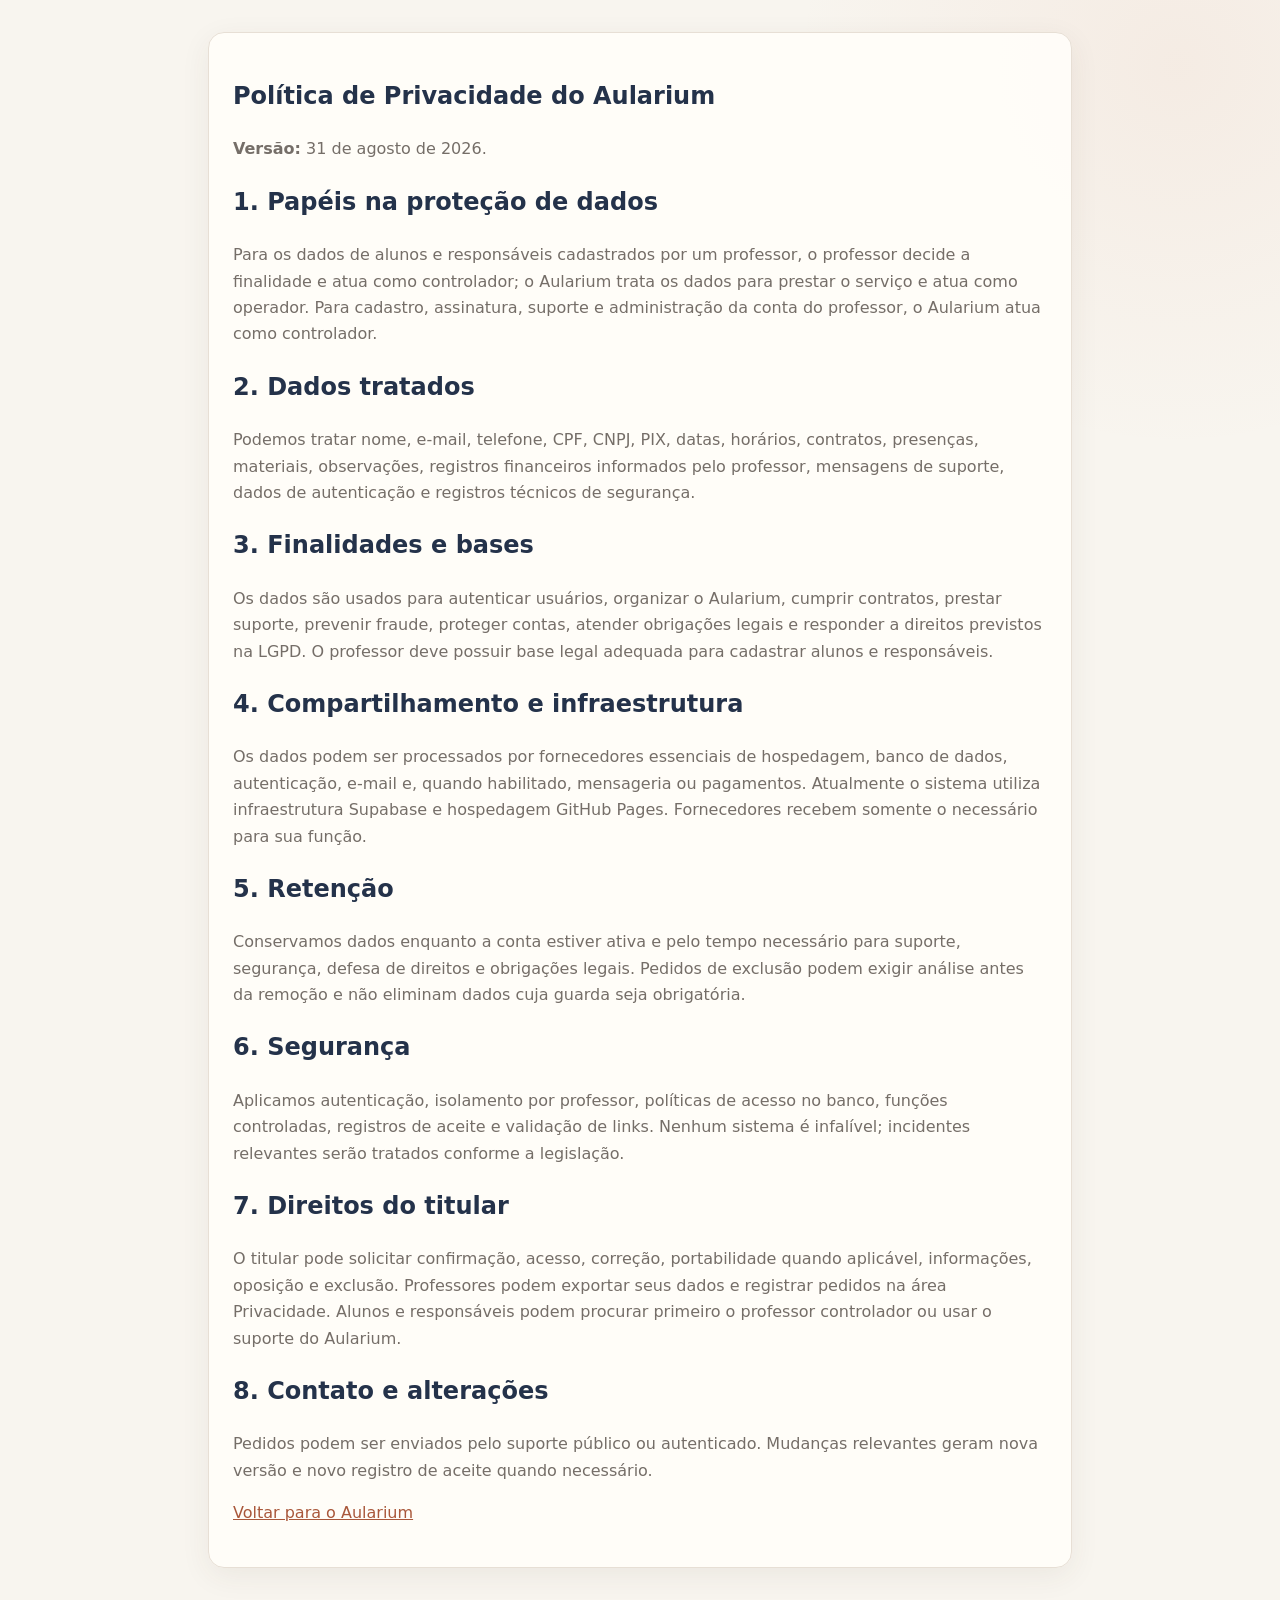
==== commit dfaa0869: "Melhora agenda, financeiro e reposições" ====
--- a/privacy.html
+++ b/privacy.html
@@ -1,18 +1,18 @@
-<!DOCTYPE html>
-<html lang="pt-BR">
-<head>
-  <meta charset="UTF-8"><meta name="viewport" content="width=device-width,initial-scale=1">
-  <title>Politica de Privacidade — Aularium</title><link rel="icon" type="image/svg+xml" href="data:image/svg+xml,%3Csvg xmlns='http://www.w3.org/2000/svg' viewBox='0 0 64 64'%3E%3Crect width='64' height='64' rx='16' fill='%23fffaf3'/%3E%3Cg fill='none' stroke='%23c96843' stroke-width='4' stroke-linecap='round'%3E%3Cpath d='M14 42h36M20 42a12 12 0 0 1 24 0'/%3E%3Cpath d='M32 10v7M15 18l5 5M49 18l-5 5M8 33h7M49 33h7'/%3E%3C/g%3E%3C/svg%3E"><link rel="stylesheet" href="style.css?v=20260827-aularium-1">
-</head>
-<body><main class="legal-page"><article class="card">
-  <h1>Politica de Privacidade do Aularium</h1><p><strong>Versao:</strong> 27 de agosto de 2026.</p>
-  <h2>1. Papeis na protecao de dados</h2><p>Para os dados de alunos e responsaveis cadastrados por um professor, o professor decide a finalidade e atua como controlador; o Aularium trata os dados para prestar o servico e atua como operador. Para cadastro, assinatura, suporte e administracao da conta do professor, o Aularium atua como controlador.</p>
-  <h2>2. Dados tratados</h2><p>Podemos tratar nome, e-mail, telefone, CPF, CNPJ, PIX, datas, horarios, contratos, presencas, materiais, observacoes, registros financeiros informados pelo professor, mensagens de suporte, dados de autenticacao e registros tecnicos de seguranca.</p>
-  <h2>3. Finalidades e bases</h2><p>Os dados sao usados para autenticar usuarios, organizar o Aularium, cumprir contratos, prestar suporte, prevenir fraude, proteger contas, atender obrigacoes legais e responder a direitos previstos na LGPD. O professor deve possuir base legal adequada para cadastrar alunos e responsaveis.</p>
-  <h2>4. Compartilhamento e infraestrutura</h2><p>Os dados podem ser processados por fornecedores essenciais de hospedagem, banco de dados, autenticacao, e-mail e, quando habilitado, mensageria ou pagamentos. Atualmente o sistema utiliza infraestrutura Supabase e hospedagem GitHub Pages. Fornecedores recebem somente o necessario para sua funcao.</p>
-  <h2>5. Retencao</h2><p>Conservamos dados enquanto a conta estiver ativa e pelo tempo necessario para suporte, seguranca, defesa de direitos e obrigacoes legais. Pedidos de exclusao podem exigir analise antes da remocao e nao eliminam dados cuja guarda seja obrigatoria.</p>
-  <h2>6. Seguranca</h2><p>Aplicamos autenticacao, isolamento por professor, politicas de acesso no banco, funcoes controladas, registros de aceite e validacao de links. Nenhum sistema e infalivel; incidentes relevantes serao tratados conforme a legislacao.</p>
-  <h2>7. Direitos do titular</h2><p>O titular pode solicitar confirmacao, acesso, correcao, portabilidade quando aplicavel, informacoes, oposicao e exclusao. Professores podem exportar seus dados e registrar pedidos na area Privacidade. Alunos e responsaveis podem procurar primeiro o professor controlador ou usar o suporte do Aularium.</p>
-  <h2>8. Contato e alteracoes</h2><p>Pedidos podem ser enviados pelo suporte publico ou autenticado. Mudancas relevantes geram nova versao e novo registro de aceite quando necessario.</p>
-  <p><a href="index.html">Voltar para o Aularium</a></p>
-</article></main></body></html>
+<!DOCTYPE html>
+<html lang="pt-BR">
+<head>
+  <meta charset="UTF-8"><meta name="viewport" content="width=device-width,initial-scale=1">
+  <title>Política de Privacidade — Aularium</title><link rel="icon" type="image/svg+xml" href="data:image/svg+xml,%3Csvg xmlns='http://www.w3.org/2000/svg' viewBox='0 0 64 64'%3E%3Crect width='64' height='64' rx='16' fill='%23fffaf3'/%3E%3Cg fill='none' stroke='%23c96843' stroke-width='4' stroke-linecap='round'%3E%3Cpath d='M14 42h36M20 42a12 12 0 0 1 24 0'/%3E%3Cpath d='M32 10v7M15 18l5 5M49 18l-5 5M8 33h7M49 33h7'/%3E%3C/g%3E%3C/svg%3E"><link rel="stylesheet" href="style.css?v=20260831-aularium-23">
+</head>
+<body><main class="legal-page"><article class="card">
+  <h1>Política de Privacidade do Aularium</h1><p><strong>Versão:</strong> 31 de agosto de 2026.</p>
+  <h2>1. Papéis na proteção de dados</h2><p>Para os dados de alunos e responsáveis cadastrados por um professor, o professor decide a finalidade e atua como controlador; o Aularium trata os dados para prestar o serviço e atua como operador. Para cadastro, assinatura, suporte e administração da conta do professor, o Aularium atua como controlador.</p>
+  <h2>2. Dados tratados</h2><p>Podemos tratar nome, e-mail, telefone, CPF, CNPJ, PIX, datas, horários, contratos, presenças, materiais, observações, registros financeiros informados pelo professor, mensagens de suporte, dados de autenticação e registros técnicos de segurança.</p>
+  <h2>3. Finalidades e bases</h2><p>Os dados são usados para autenticar usuários, organizar o Aularium, cumprir contratos, prestar suporte, prevenir fraude, proteger contas, atender obrigações legais e responder a direitos previstos na LGPD. O professor deve possuir base legal adequada para cadastrar alunos e responsáveis.</p>
+  <h2>4. Compartilhamento e infraestrutura</h2><p>Os dados podem ser processados por fornecedores essenciais de hospedagem, banco de dados, autenticação, e-mail e, quando habilitado, mensageria ou pagamentos. Atualmente o sistema utiliza infraestrutura Supabase e hospedagem GitHub Pages. Fornecedores recebem somente o necessário para sua função.</p>
+  <h2>5. Retenção</h2><p>Conservamos dados enquanto a conta estiver ativa e pelo tempo necessário para suporte, segurança, defesa de direitos e obrigações legais. Pedidos de exclusão podem exigir análise antes da remoção e não eliminam dados cuja guarda seja obrigatória.</p>
+  <h2>6. Segurança</h2><p>Aplicamos autenticação, isolamento por professor, políticas de acesso no banco, funções controladas, registros de aceite e validação de links. Nenhum sistema é infalível; incidentes relevantes serão tratados conforme a legislação.</p>
+  <h2>7. Direitos do titular</h2><p>O titular pode solicitar confirmação, acesso, correção, portabilidade quando aplicável, informações, oposição e exclusão. Professores podem exportar seus dados e registrar pedidos na área Privacidade. Alunos e responsáveis podem procurar primeiro o professor controlador ou usar o suporte do Aularium.</p>
+  <h2>8. Contato e alterações</h2><p>Pedidos podem ser enviados pelo suporte público ou autenticado. Mudanças relevantes geram nova versão e novo registro de aceite quando necessário.</p>
+  <p><a href="index.html">Voltar para o Aularium</a></p>
+</article></main></body></html>
--- a/style.css
+++ b/style.css
@@ -4,7 +4,94 @@
 
 * {
   box-sizing: border-box;
-}
+}
+
+.student-teacher-context-v16 {
+  display: flex;
+  align-items: center;
+  gap: 10px;
+  flex-wrap: wrap;
+  margin-top: 12px;
+  padding: 10px 12px;
+  border: 1px solid rgba(201, 111, 74, 0.24);
+  border-radius: 12px;
+  background: rgba(255, 250, 244, 0.86);
+}
+
+.student-teacher-context-v16 label {
+  font-size: 13px;
+  font-weight: 700;
+  color: #173b32;
+}
+
+.student-teacher-context-v16 select {
+  min-width: 220px;
+  padding: 8px 10px;
+  border: 1px solid #d8c9bc;
+  border-radius: 9px;
+  background: #fffdf9;
+}
+
+.teacher-manual-makeup-v16 {
+  margin-top: 22px;
+  padding: 16px;
+  border: 1px solid #dfc9bb;
+  border-radius: 14px;
+  background: #fffaf4;
+}
+
+.teacher-manual-makeup-v16 h4 {
+  margin: 0 0 6px;
+  color: #173b32;
+}
+
+.teacher-manual-makeup-v16 p {
+  margin: 0 0 14px;
+  color: #665f58;
+}
+
+.teacher-manual-makeup-grid-v16 {
+  display: grid;
+  grid-template-columns: minmax(0, 2fr) minmax(150px, 1fr);
+  gap: 12px;
+  margin-bottom: 12px;
+}
+
+.teacher-manual-makeup-v16 label {
+  display: grid;
+  gap: 6px;
+  font-weight: 700;
+  color: #173b32;
+}
+
+.teacher-manual-makeup-v16 select,
+.teacher-manual-makeup-v16 input {
+  width: 100%;
+  box-sizing: border-box;
+  padding: 10px;
+  border: 1px solid #d8c9bc;
+  border-radius: 9px;
+  background: #fff;
+  font: inherit;
+}
+
+.teacher-manual-makeup-actions-v16 {
+  display: flex;
+  gap: 10px;
+  flex-wrap: wrap;
+  margin-top: 14px;
+}
+
+@media (max-width: 640px) {
+  .teacher-manual-makeup-grid-v16 {
+    grid-template-columns: 1fr;
+  }
+
+  .student-teacher-context-v16 select {
+    min-width: 0;
+    width: 100%;
+  }
+}
 /* Escala mais compacta do menu principal. */
 .navigation .nav-button {
   gap: 9px !important;
@@ -99,6 +186,326 @@
   box-shadow: 0 7px 24px rgba(73, 57, 45, 0.055);
 }
 
+/* AULARIUM V11 - ajustes solicitados no documento de revisao */
+.schedule-wrapper {
+  max-height: none !important;
+  overflow-x: auto;
+  overflow-y: visible !important;
+}
+
+.teacher-material-library-help-v11 {
+  grid-column: 1 / -1;
+  margin: -2px 0 0;
+  color: #6f746f;
+  font-size: 12px;
+  line-height: 1.5;
+}
+
+.teacher-material-assign-v11 {
+  display: flex;
+  align-items: center;
+  gap: 9px;
+  flex-wrap: wrap;
+  margin-top: 13px;
+  padding-top: 12px;
+  border-top: 1px solid #eee3d8;
+}
+
+.teacher-material-assign-v11 select {
+  min-width: 210px;
+  flex: 1 1 220px;
+  padding: 9px 11px;
+  border: 1px solid #d9c9bb;
+  border-radius: 9px;
+  background: #fffdfa;
+  color: #34453e;
+}
+
+.student-rules-card-v11 {
+  position: relative;
+  overflow: hidden;
+  padding: clamp(22px, 4vw, 42px);
+  border: 1px solid #eaded1;
+  border-radius: 20px;
+  background:
+    radial-gradient(circle at 92% 10%, rgba(215, 120, 85, 0.11), transparent 28%),
+    linear-gradient(145deg, #fffdf9, #fbf5ed);
+  box-shadow: 0 16px 44px rgba(68, 49, 36, 0.08);
+}
+
+.student-rules-card-v11.has-text::before {
+  content: "REGRAS DAS AULAS";
+  display: inline-flex;
+  margin-bottom: 18px;
+  padding: 6px 10px;
+  border-radius: 999px;
+  background: #f5e5d8;
+  color: #b65f3f;
+  font-size: 10px;
+  font-weight: 800;
+  letter-spacing: 0.11em;
+}
+
+.student-rules-text-v11 {
+  max-width: 820px;
+  white-space: pre-wrap;
+  color: #32463e;
+  font-family: Georgia, "Times New Roman", serif;
+  font-size: clamp(16px, 1.5vw, 19px);
+  line-height: 1.85;
+}
+
+.student-rules-image-v11 {
+  display: block;
+  width: auto;
+  max-width: 100%;
+  max-height: 700px;
+  object-fit: contain;
+  margin: 22px auto 0;
+  border-radius: 14px;
+}
+
+.student-rules-card-v11.image-only {
+  padding: 0;
+  border: 0;
+  background: transparent;
+  box-shadow: none;
+}
+
+.student-rules-card-v11.image-only .student-rules-image-v11 {
+  margin-top: 0;
+  width: 100%;
+  max-height: none;
+}
+
+.student-payment-highlight-v20 {
+  display: flex;
+  justify-content: space-between;
+  align-items: center;
+  gap: 22px;
+  margin-bottom: 18px;
+  padding: clamp(18px, 3vw, 26px);
+  border: 1px solid #e5b49f;
+  border-radius: 16px;
+  background: linear-gradient(135deg, #fff5ed, #f6eadc);
+  box-shadow: 0 12px 30px rgba(169, 87, 58, 0.1);
+}
+
+.student-payment-highlight-v20 strong,
+.student-payment-eyebrow-v20 {
+  display: block;
+}
+
+.student-payment-eyebrow-v20 {
+  margin-bottom: 5px;
+  color: #a9573a;
+  font-size: 11px;
+  font-weight: 800;
+  letter-spacing: 0.08em;
+  text-transform: uppercase;
+}
+
+.student-payment-pix-v20 {
+  margin: 8px 0 12px;
+  font-size: 18px;
+  font-weight: 800;
+  overflow-wrap: anywhere;
+}
+
+.student-payment-qr-v20 {
+  margin: 0;
+  text-align: center;
+}
+
+.student-payment-qr-v20 img {
+  display: block;
+  width: 150px;
+  height: 150px;
+  padding: 7px;
+  border: 1px solid #ddcbbd;
+  border-radius: 12px;
+  background: #fff;
+  object-fit: contain;
+}
+
+.student-payment-qr-v20 figcaption,
+.student-financial-history-note-v20 {
+  color: #6c625b;
+  font-size: 12px;
+}
+
+.student-payment-qr-v20 figcaption { margin-top: 6px; }
+.student-financial-history-note-v20 { margin: 0 0 14px; }
+
+@media (max-width: 620px) {
+  .student-payment-highlight-v20 { align-items: flex-start; flex-direction: column; }
+}
+
+.student-rules-empty-v11 {
+  display: grid;
+  justify-items: center;
+  gap: 8px;
+  padding: 42px 24px;
+  text-align: center;
+  border: 1px dashed #d9c8b8;
+  border-radius: 18px;
+  background: linear-gradient(145deg, #fffdf9, #faf3ea);
+  color: #40534b;
+}
+
+.student-rules-empty-v11 small {
+  color: #7a7f7b;
+}
+
+.student-rules-empty-icon-v11 {
+  display: grid;
+  width: 48px;
+  height: 48px;
+  place-items: center;
+  border-radius: 50%;
+  background: #f2dfd1;
+  color: #c86947;
+  font-size: 26px;
+}
+
+.admin-panel-v8[data-admin-panel-v8="finance"] {
+  padding: 24px;
+  border: 1px solid var(--aulora-border);
+  border-radius: 17px;
+  background: var(--aulora-warm-white);
+  box-shadow: 0 7px 24px rgba(73, 57, 45, 0.055);
+}
+
+.admin-platform-finance-v9 {
+  display: grid;
+  gap: 20px;
+}
+
+.admin-platform-finance-header-v9 {
+  display: flex;
+  justify-content: space-between;
+  align-items: flex-start;
+  gap: 18px;
+}
+
+.admin-platform-finance-header-v9 h3 {
+  margin: 2px 0 7px;
+  color: var(--aulora-graphite);
+  font-size: 22px;
+}
+
+.admin-platform-finance-header-v9 p:not(.admin-platform-finance-kicker-v9) {
+  max-width: 720px;
+  margin: 0;
+  color: var(--aulora-taupe);
+  line-height: 1.55;
+}
+
+.admin-platform-finance-kicker-v9 {
+  margin: 0;
+  color: var(--aulora-terracotta-dark);
+  font-size: 11px;
+  font-weight: 800;
+  letter-spacing: 0.09em;
+  text-transform: uppercase;
+}
+
+.admin-platform-finance-fields-v9 {
+  display: grid;
+  grid-template-columns: repeat(3, minmax(160px, 1fr));
+  gap: 12px;
+  padding: 16px;
+  border: 1px solid var(--aulora-border);
+  border-radius: 14px;
+  background: var(--aulora-cream);
+}
+
+.admin-platform-finance-fields-v9 label {
+  display: grid;
+  gap: 6px;
+  color: var(--aulora-graphite);
+  font-size: 12px;
+  font-weight: 700;
+}
+
+.admin-platform-finance-fields-v9 input {
+  width: 100%;
+  min-height: 40px;
+  padding: 8px 10px;
+  border: 1px solid var(--aulora-border);
+  border-radius: 9px;
+  background: #fff;
+  color: var(--aulora-graphite);
+  font: inherit;
+  font-weight: 500;
+}
+
+.admin-platform-finance-actions-v9 {
+  display: flex;
+  align-items: center;
+  gap: 12px;
+  flex-wrap: wrap;
+}
+
+.admin-platform-finance-actions-v9 span,
+.admin-platform-finance-message-v9 {
+  color: var(--aulora-taupe);
+  font-size: 12px;
+}
+
+.admin-platform-finance-summary-v9 {
+  display: grid;
+  grid-template-columns: repeat(4, minmax(0, 1fr));
+  gap: 12px;
+}
+
+.admin-platform-finance-summary-v9 article,
+.admin-platform-finance-empty-v9 {
+  min-height: 126px;
+  padding: 16px;
+  border: 1px solid var(--aulora-border);
+  border-radius: 14px;
+  background: #fff;
+}
+
+.admin-platform-finance-summary-v9 article span,
+.admin-platform-finance-summary-v9 article small {
+  display: block;
+  color: var(--aulora-taupe);
+  font-size: 11px;
+}
+
+.admin-platform-finance-summary-v9 article strong {
+  display: block;
+  margin: 9px 0 6px;
+  color: var(--aulora-graphite);
+  font-size: 21px;
+}
+
+.admin-platform-finance-summary-v9 article.profit {
+  border-color: #bfd0b3;
+  background: var(--aulora-sage-soft);
+}
+
+.admin-platform-finance-summary-v9 article.negative {
+  border-color: #e1b8a8;
+  background: var(--aulora-terracotta-soft);
+}
+
+.admin-platform-finance-note-v9 {
+  padding: 15px 17px;
+  border-left: 4px solid var(--aulora-terracotta);
+  border-radius: 10px;
+  background: var(--aulora-terracotta-soft);
+  color: var(--aulora-graphite);
+}
+
+.admin-platform-finance-note-v9 p {
+  margin: 5px 0 0;
+  font-size: 12px;
+  line-height: 1.55;
+}
+
 #adminTeacherFilterTabs {
   display: none;
 }
@@ -110,12 +517,30 @@
 
   .admin-side-menu-v8 {
     position: static;
-    grid-template-columns: repeat(4, minmax(180px, 1fr));
+    grid-template-columns: repeat(5, minmax(180px, 1fr));
     overflow-x: auto;
   }
+
+  .admin-platform-finance-header-v9 {
+    flex-direction: column;
+  }
+
+  .admin-platform-finance-fields-v9,
+  .admin-platform-finance-summary-v9 {
+    grid-template-columns: repeat(2, minmax(0, 1fr));
+  }
 }
 
 @media (max-width: 520px) {
+  .admin-panel-v8[data-admin-panel-v8="finance"] {
+    padding: 16px;
+  }
+
+  .admin-platform-finance-fields-v9,
+  .admin-platform-finance-summary-v9 {
+    grid-template-columns: 1fr;
+  }
+
   .navigation .nav-button {
     font-size: 11px !important;
   }
@@ -1628,7 +2053,7 @@
   inset: auto auto 0 0;
   z-index: 45;
   width: 270px;
-  min-height: 82px;
+  min-height: 112px;
   padding: 12px 18px;
   text-align: left;
   background: rgba(255, 253, 249, 0.97);
@@ -1638,6 +2063,17 @@
 .site-footer > div {
   font-size: 10px;
   line-height: 1.5;
+}
+
+.site-footer-copyright {
+  margin-bottom: 7px;
+  color: var(--aulora-graphite);
+  font-weight: 700;
+}
+
+.site-footer-copyright span {
+  color: var(--aulora-taupe);
+  font-weight: 500;
 }
 
 .site-footer .logout-button {
@@ -1980,7 +2416,7 @@
 
 
 /* =========================================================
-   AULARIUM — PAGINA PUBLICA
+   AULARIUM — PAGINA PUBLICA
    ========================================================= */
 
 body:has(#loginScreen:not(.hidden)) > .site-header,
@@ -2090,6 +2526,9 @@
 .public-button,
 .public-price-grid button,
 .public-footer-support {
+  display: inline-flex;
+  align-items: center;
+  justify-content: center;
   min-height: 43px;
   padding: 0 21px;
   border: 1px solid #c76843;
@@ -2098,6 +2537,7 @@
   font-size: 13px;
   font-weight: 750;
   cursor: pointer;
+  text-decoration: none;
   transition: transform 160ms ease, box-shadow 160ms ease, background 160ms ease;
 }
 
@@ -2219,6 +2659,247 @@
   font-size: 11px;
 }
 
+
+/* =========================================================
+   AULARIUM V10 — HERO CENTRAL E DASHBOARD EM DESTAQUE
+   ========================================================= */
+
+.public-hero {
+  display: flex;
+  flex-direction: column;
+  align-items: center;
+  gap: 22px;
+  width: min(1280px, calc(100% - 96px));
+  min-height: 0;
+  padding: 72px 0 88px;
+  text-align: center;
+}
+
+.public-hero-copy {
+  display: flex;
+  flex-direction: column;
+  align-items: center;
+  width: min(900px, 100%);
+}
+
+.public-hero-brand {
+  display: inline-block;
+  margin-bottom: 22px;
+  color: #b85532;
+  font-size: clamp(20px, 2.1vw, 31px);
+  font-weight: 900;
+  letter-spacing: .28em;
+  text-indent: .28em;
+}
+
+.public-hero h1 {
+  max-width: 980px;
+  font-size: clamp(52px, 6vw, 88px);
+  line-height: .98;
+}
+
+.public-hero h2 {
+  max-width: 780px;
+  margin: 27px 0 0;
+  color: #263d35;
+  font-size: clamp(22px, 2.4vw, 34px);
+  font-weight: 750;
+  line-height: 1.2;
+}
+
+.public-hero-copy > p {
+  max-width: 800px;
+  margin: 18px auto 0;
+  font-size: clamp(15px, 1.5vw, 19px);
+}
+
+.public-hero-actions {
+  justify-content: center;
+  margin-top: 28px;
+}
+
+.public-hero-assurance {
+  justify-content: center;
+  margin-top: 15px;
+  font-size: 12px;
+}
+
+.public-hero-assurance b {
+  color: #b7aaa0;
+  font-weight: 500;
+}
+
+.public-product-stage {
+  width: min(1140px, 100%);
+  min-height: 655px;
+  margin: 4px auto 0;
+}
+
+.public-product-stage .public-laptop {
+  top: 48px;
+  left: 3%;
+  width: 94%;
+}
+
+.public-product-stage .public-laptop-screen {
+  height: 560px;
+  background: #fffdfa;
+}
+
+.public-product-stage .public-laptop-screen > img {
+  object-fit: contain;
+  object-position: top center;
+}
+
+.public-product-stage .public-orbit-one {
+  inset: 0 80px 28px;
+}
+
+.public-product-stage .public-orbit-two {
+  inset: 62px 28px 0 105px;
+}
+
+@media (max-width: 1100px) {
+  .public-hero {
+    width: min(940px, calc(100% - 54px));
+    padding-top: 58px;
+  }
+
+  .public-product-stage {
+    min-height: 525px;
+  }
+
+  .public-product-stage .public-laptop-screen {
+    height: 440px;
+  }
+}
+
+@media (max-width: 760px) {
+  .public-hero {
+    width: calc(100% - 34px);
+    padding: 44px 0 56px;
+  }
+
+  .public-hero-brand {
+    margin-bottom: 17px;
+    font-size: 18px;
+  }
+
+  .public-hero h1 {
+    font-size: clamp(40px, 12vw, 57px);
+  }
+
+  .public-hero h2 {
+    margin-top: 22px;
+    font-size: 21px;
+  }
+
+  .public-hero-copy > p {
+    font-size: 14px;
+  }
+
+  .public-hero-actions {
+    width: 100%;
+    margin-top: 23px;
+  }
+
+  .public-hero-actions .public-button {
+    width: min(390px, 100%);
+  }
+
+  .public-hero-assurance {
+    gap: 5px 8px;
+    font-size: 10px;
+  }
+
+  .public-product-stage {
+    min-height: 315px;
+  }
+
+  .public-product-stage .public-laptop {
+    top: 30px;
+    left: 2%;
+    width: 96%;
+  }
+
+  .public-product-stage .public-laptop-screen {
+    height: 255px;
+    border-width: 6px;
+    border-bottom-width: 9px;
+    border-radius: 12px 12px 6px 6px;
+  }
+
+  .public-product-stage .public-laptop-base {
+    height: 12px;
+  }
+}
+
+.public-hero-actions { display: flex; align-items: center; gap: 12px; flex-wrap: wrap; }
+.public-hero-assurance { display: flex; flex-wrap: wrap; gap: 7px 14px; margin-top: 12px; color: #68736d; font-size: 10px; }
+.public-hero-assurance span { white-space: nowrap; }
+
+.public-trust-strip { display: grid; grid-template-columns: repeat(4, 1fr); width: min(1320px, calc(100% - 96px)); margin: -18px auto 0; overflow: hidden; border: 1px solid #e8ddd1; border-radius: 15px; background: rgba(255,253,249,.9); box-shadow: 0 14px 35px rgba(76,63,48,.06); }
+.public-trust-strip article { display: flex; align-items: center; gap: 13px; min-height: 88px; padding: 18px 22px; border-right: 1px solid #e8ddd1; }
+.public-trust-strip article:last-child { border-right: 0; }
+.public-trust-strip i { display: grid; place-items: center; flex: 0 0 38px; width: 38px; height: 38px; border-radius: 50%; color: #bd5a37; background: #fff0e6; font-size: 17px; font-style: normal; }
+.public-trust-strip article:nth-child(even) i { color: #5d7953; background: #eef3e8; }
+.public-trust-strip div { display: flex; flex-direction: column; gap: 3px; }
+.public-trust-strip strong { color: #293e36; font-size: 12px; }
+.public-trust-strip span { color: #7b827d; font-size: 10px; }
+
+.public-pain-section { padding-top: 78px; padding-bottom: 58px; }
+.public-pain-grid { display: grid; grid-template-columns: repeat(5, 1fr); gap: 12px; }
+.public-pain-grid article { display: flex; flex-direction: column; align-items: center; min-height: 185px; padding: 24px 16px; border: 1px solid #eadfd3; border-radius: 14px; background: #fffdfa; text-align: center; box-shadow: 0 10px 28px rgba(79,64,48,.04); }
+.public-pain-grid i { display: grid; place-items: center; width: 45px; height: 45px; margin-bottom: 14px; border-radius: 50%; color: #bd5a37; background: #fff0e7; font-size: 20px; font-style: normal; }
+.public-pain-grid strong { margin-bottom: 8px; color: #30443d; font-size: 13px; }
+.public-pain-grid span { color: #747c77; font-size: 10px; line-height: 1.55; }
+.public-pain-close { max-width: 760px; margin: 25px auto 0; color: #45584f; font-family: Georgia, "Times New Roman", serif; font-size: 18px; line-height: 1.45; text-align: center; }
+
+.public-visual-proof { padding-bottom: 55px; }
+.public-proof-grid { display: grid; grid-template-columns: repeat(3, 1fr); gap: 18px; }
+.public-proof-grid > article { min-height: 420px; padding: 22px; overflow: hidden; border: 1px solid #e5dacd; border-radius: 17px; background: #fffdfa; box-shadow: 0 18px 45px rgba(76,62,47,.08); }
+.public-proof-grid > article > header { display: flex; align-items: center; gap: 12px; margin-bottom: 21px; }
+.public-proof-grid > article > header > i { display: grid; place-items: center; width: 40px; height: 40px; border-radius: 12px; color: #bd5a37; background: #fff0e6; font-style: normal; }
+.public-proof-grid > article > header > div { display: flex; flex-direction: column; gap: 3px; }
+.public-proof-grid > article > header strong { color: #273e36; font-size: 13px; }
+.public-proof-grid > article > header span { color: #7d847f; font-size: 10px; }
+.public-proof-grid > article > p { margin: 20px 0 0; color: #6b756f; font-size: 11px; line-height: 1.55; }
+.proof-calendar { display: grid; grid-template-columns: repeat(3, 1fr); grid-auto-rows: 62px; gap: 5px; padding: 11px; border: 1px solid #ece3d9; border-radius: 12px; background: repeating-linear-gradient(to bottom,#fbf9f5 0 61px,#eee7de 62px); }
+.proof-calendar > b { color: #69746e; font-size: 8px; text-align: center; }
+.proof-calendar > span { border-left: 1px solid #e8e0d7; }
+.proof-calendar .pc-a,.proof-calendar .pc-b,.proof-calendar .pc-c { align-self: center; padding: 9px 6px; border: 0; border-radius: 6px; color: #4c554f; font-size: 8px; line-height: 1.4; }
+.proof-calendar .pc-a { background:#f3c8aa; }.proof-calendar .pc-b { background:#c9ddb9; }.proof-calendar .pc-c { background:#d7c5e2; }
+.proof-students { display: grid; gap: 8px; }
+.proof-students > span { display: grid; grid-template-columns: 34px 1fr auto; align-items: center; gap: 9px; min-height: 63px; padding: 9px; border: 1px solid #ebe2d8; border-radius: 10px; background: #fcfaf6; }
+.proof-students > span > b { display: grid; place-items: center; width: 34px; height: 34px; border-radius: 50%; color: #fff; background: #718563; font-size: 9px; }
+.proof-students em { display: flex; flex-direction: column; gap: 4px; color: #344840; font-size: 10px; font-style: normal; font-weight: 750; }
+.proof-students em small { color: #828883; font-size: 7px; font-weight: 500; }
+.proof-students > span > i { padding: 4px 6px; border-radius: 8px; color: #5f7857; background: #edf3e8; font-size: 7px; font-style: normal; }
+.proof-students > span:nth-child(2) > i { color: #a65b3e; background: #fff0e7; }
+.proof-makeups { display: grid; grid-template-columns: 1fr 1fr; gap: 8px; }
+.proof-makeups > span { display: flex; flex-direction: column; gap: 5px; padding: 13px; border: 1px solid #e9e0d6; border-radius: 10px; background: #fcfaf6; }
+.proof-makeups > span small { color: #8a8d88; font-size: 7px; }.proof-makeups > span b { color: #263e35; font-size: 20px; }
+.proof-makeups > div { grid-column: 1 / -1; display: grid; grid-template-columns: 1fr auto; gap: 4px; padding: 11px; border: 1px solid #e9e0d6; border-radius: 10px; background: #fff; }
+.proof-makeups > div b { color: #34483f; font-size: 9px; }.proof-makeups > div small { color: #808782; font-size: 7px; }.proof-makeups > div em { grid-row: 1 / 3; grid-column: 2; align-self: center; padding: 4px 7px; border-radius: 8px; color: #5d7654; background: #edf3e8; font-size: 7px; font-style: normal; }
+
+.public-real-gallery { display: grid; grid-template-columns: repeat(2, minmax(0, 1fr)); align-items: stretch; gap: 22px; }
+.public-real-shot { display: flex; flex-direction: column; margin: 0; padding: 12px; overflow: hidden; border: 1px solid #dfd3c6; border-radius: 20px; background: #fffdfa; box-shadow: 0 24px 55px rgba(75, 61, 46, .13); }
+.public-real-shot-main { transform: none; }
+.public-shot-window { position: relative; flex: 1; min-height: 390px; padding-top: 27px; overflow: hidden; border: 1px solid #e6ddd3; border-radius: 13px; background: #f4efe8; }
+.public-shot-dots { position: absolute; z-index: 2; top: 6px; left: 12px; color: #d2a18b; font-size: 8px; letter-spacing: 3px; }
+.public-shot-window img { display: block; width: 100%; height: 100%; min-height: 390px; object-fit: cover; object-position: top left; }
+.public-real-shot-main .public-shot-window img { object-position: 21% top; }
+.public-real-shot figcaption { display: flex; flex-direction: column; gap: 6px; padding: 17px 10px 8px; }
+.public-real-shot figcaption strong { color: #263d35; font-size: 15px; }
+.public-real-shot figcaption span { color: #6d7771; font-size: 11px; line-height: 1.5; }
+
+.public-fit { display: grid; grid-template-columns: .85fr 1.15fr; align-items: center; gap: 65px; padding-top: 55px; }
+.public-fit-intro > p { color: #65716b; font-size: 15px; line-height: 1.65; }
+.public-fit-intro .public-button { margin-top: 9px; }
+.public-fit-grid { display: grid; grid-template-columns: 1fr 1fr; gap: 13px; }
+.public-fit-grid article { display: flex; gap: 13px; min-height: 145px; padding: 20px; border: 1px solid #e6dcd1; border-radius: 14px; background: #fffdfa; }
+.public-fit-grid i { font-size: 24px; font-style: normal; }.public-fit-grid h3 { margin: 2px 0 7px; color: #2b4139; font-size: 13px; }.public-fit-grid p { margin: 0; color: #6d7772; font-size: 10px; line-height: 1.55; }
+
 .public-product-stage {
   position: relative;
   min-height: 510px;
@@ -2243,8 +2924,7 @@
 }
 
 .public-laptop-screen {
-  display: grid;
-  grid-template-columns: 25% 75%;
+  display: block;
   height: 400px;
   overflow: hidden;
   border: 10px solid #202421;
@@ -2252,6 +2932,8 @@
   border-radius: 19px 19px 8px 8px;
   background: #f9f5ee;
 }
+
+.public-laptop-screen > img { display: block; width: 100%; height: 100%; object-fit: cover; object-position: top left; }
 
 .public-laptop-base {
   width: 112%;
@@ -2384,8 +3066,22 @@
   gap: 72px;
 }
 
+.public-differential-callout { display: flex; align-items: center; gap: 18px; max-width: 930px; margin: -14px auto 30px; padding: 20px 24px; border: 1px solid #dfd5c9; border-radius: 14px; background: linear-gradient(110deg,#fffaf3,#eef3e8); text-align: left; }
+.public-differential-callout > i { display: grid; place-items: center; flex: 0 0 48px; width: 48px; height: 48px; border-radius: 14px; color: #c15d39; background: #fff0e5; font-size: 25px; font-style: normal; }
+.public-differential-callout > div { display: flex; flex-direction: column; gap: 6px; }
+.public-differential-callout strong { color: #2a4038; font-size: 14px; }
+.public-differential-callout span { color: #6c7670; font-size: 11px; line-height: 1.5; }
+
+.public-how-it-works { text-align: center; }
+.public-step-grid { display: grid; grid-template-columns: repeat(3, 1fr); gap: 18px; margin-bottom: 28px; text-align: left; }
+.public-step-grid article { display: flex; gap: 18px; min-height: 155px; padding: 25px; border: 1px solid #e8ddd2; border-radius: 15px; background: #fffdfa; box-shadow: 0 12px 30px rgba(79,65,49,.05); }
+.public-step-grid b { display: grid; place-items: center; flex: 0 0 42px; width: 42px; height: 42px; border-radius: 13px; color: #fff; background: linear-gradient(135deg,#cf6b45,#b84f2d); font-size: 18px; }
+.public-step-grid h3 { margin: 3px 0 8px; color: #263d35; font-size: 16px; }
+.public-step-grid p { margin: 0; color: #6d7771; font-size: 12px; line-height: 1.55; }
+
 .public-experience-copy > p { color: #64706a; font-size: 16px; line-height: 1.6; }
 .public-experience-copy .public-check-list { margin-top: 27px; }
+.public-experience-copy > .public-button { margin-top: -5px; }
 .public-experience-cards { display: grid; grid-template-columns: 1.4fr .8fr; gap: 16px; }
 .public-experience-cards > article { min-height: 370px; padding: 24px; border: 1px solid #e7ddd1; border-radius: 17px; background: #fffdfa; box-shadow: 0 18px 40px rgba(81, 67, 51, .07); }
 .experience-calendar header { display: flex; justify-content: space-between; color: #42524c; font-size: 12px; }
@@ -2396,7 +3092,60 @@
 .experience-student > small { display: block; margin: -24px -24px 18px; padding: 10px; border-radius: 16px 16px 0 0; color: #fff; background: #58765a; text-align: center; }
 .experience-student h3 { margin-bottom: 25px; }
 .experience-student div { display: flex; flex-direction: column; gap: 7px; margin-bottom: 12px; padding: 15px; border: 1px solid #ece3d9; border-radius: 10px; background: #fcfaf6; font-size: 11px; }
-.experience-student span { color: #78807b; }
+.experience-student span { color: #78807b; }
+.experience-student-real { overflow: hidden; padding: 0 !important; }
+.experience-student-real > small { margin: 0; border-radius: 16px 16px 0 0; }
+.experience-student-real img { display: block; width: 100%; height: 330px; object-fit: cover; object-position: top left; background: #f7f2ea; }
+
+.student-history-filters-v23 { display: flex; align-items: end; gap: 10px; flex-wrap: wrap; margin-bottom: 10px; padding: 14px; border: 1px solid #e7dfd5; border-radius: 12px; background: #fffaf3; }
+.student-history-filters-v23 label { display: grid; gap: 6px; font-weight: 700; }
+.student-history-filters-v23 input { min-height: 42px; padding: 8px 10px; border: 1px solid #d8cbbc; border-radius: 8px; font: inherit; }
+.student-history-order-v23 { margin: 0 0 14px; color: #6f6a63; font-size: 13px; }
+.teacher-monthly-report-v23 { padding: 20px; border: 1px solid #dfd2c3; border-radius: 14px; background: #fff; }
+.teacher-monthly-report-head-v23 { display: flex; justify-content: space-between; gap: 15px; align-items: start; flex-wrap: wrap; }
+.teacher-monthly-report-head-v23 span { color: #c96843; font-weight: 800; letter-spacing: .14em; }
+.teacher-monthly-report-head-v23 h3 { margin: 5px 0; }
+.teacher-monthly-report-stats-v23 { display: grid; grid-template-columns: repeat(3, minmax(140px, 1fr)); gap: 10px; margin: 18px 0; }
+.teacher-monthly-report-stats-v23 div { display: grid; gap: 5px; padding: 13px; border-radius: 10px; background: #fff6ee; }
+.teacher-monthly-report-stats-v23 strong { font-size: 20px; }
+.teacher-monthly-report-table-wrap-v23 { overflow-x: auto; }
+.teacher-monthly-report-table-wrap-v23 table { width: 100%; border-collapse: collapse; }
+.teacher-monthly-report-table-wrap-v23 th, .teacher-monthly-report-table-wrap-v23 td { padding: 10px; border-bottom: 1px solid #eadfd4; text-align: left; white-space: nowrap; }
+
+@media print {
+  body.printing-teacher-monthly-v23 * { visibility: hidden !important; }
+  body.printing-teacher-monthly-v23 #teacherMonthlyReportPrintableV23,
+  body.printing-teacher-monthly-v23 #teacherMonthlyReportPrintableV23 * { visibility: visible !important; }
+  body.printing-teacher-monthly-v23 #teacherMonthlyReportPrintableV23 { position: absolute; inset: 0; width: 100%; border: 0; }
+  body.printing-teacher-monthly-v23 #printTeacherMonthlyReportV23 { display: none !important; }
+}
+
+@media (max-width: 650px) {
+  .teacher-monthly-report-stats-v23 { grid-template-columns: 1fr; }
+}
+
+[data-teacher-page="makeups"]::before { content: "↻" !important; }
+.teacher-makeup-form-v23 { display: grid; grid-template-columns: repeat(3, minmax(150px, 1fr)); gap: 12px; align-items: end; margin: 18px 0; padding: 16px; border: 1px solid #e7dfd5; border-radius: 12px; background: #fffaf3; }
+.teacher-makeup-form-v23 label { display: grid; gap: 7px; font-weight: 700; }
+.teacher-makeup-form-v23 input, .teacher-makeup-form-v23 select, .teacher-makeup-actions-v23 select { min-height: 42px; padding: 8px 10px; border: 1px solid #d8cbbc; border-radius: 8px; background: #fff; font: inherit; }
+.teacher-makeup-reason-v23 { grid-column: span 2; }
+.teacher-makeup-list-v23 { display: grid; gap: 10px; }
+.teacher-makeup-item-v23 { display: flex; justify-content: space-between; align-items: center; gap: 15px; flex-wrap: wrap; padding: 14px; border: 1px solid #e7dfd5; border-radius: 11px; background: #fff; }
+.teacher-makeup-item-v23 > div:first-child { display: grid; gap: 5px; }
+.teacher-makeup-item-v23 span { color: #6f6a63; font-size: 13px; }
+.teacher-makeup-actions-v23 { display: flex; gap: 8px; flex-wrap: wrap; align-items: center; }
+.delete-teacher-makeup-v23 { border-color: #b42318 !important; color: #b42318 !important; }
+@media (max-width: 720px) {
+  .teacher-makeup-form-v23 { grid-template-columns: 1fr; }
+  .teacher-makeup-reason-v23 { grid-column: auto; }
+}
+
+.public-founded-trust { display: grid; grid-template-columns: .78fr 1.22fr; align-items: center; gap: 60px; width: 100%; max-width: none; padding-right: max(48px, calc((100% - 1380px) / 2)); padding-left: max(48px, calc((100% - 1380px) / 2)); background: #eef3e8; border-top: 1px solid #dfe7d8; border-bottom: 1px solid #dfe7d8; }
+.public-founded-trust > div:first-child > p { color: #647169; line-height: 1.65; }
+.public-trust-cards { display: grid; grid-template-columns: 1fr 1fr; gap: 12px; }
+.public-trust-cards article { display: grid; grid-template-columns: 38px 1fr; align-items: center; gap: 3px 12px; min-height: 105px; padding: 18px; border: 1px solid #dce5d5; border-radius: 13px; background: rgba(255,253,249,.8); }
+.public-trust-cards i { grid-row: 1 / 3; display: grid; place-items: center; width: 38px; height: 38px; border-radius: 12px; color: #5d7854; background: #dfe9d6; font-style: normal; }
+.public-trust-cards strong { color: #2c4239; font-size: 12px; }.public-trust-cards span { color: #6d7871; font-size: 9px; line-height: 1.45; }
 
 .public-benefits { padding-top: 58px; }
 .public-before-after { position: relative; display: grid; grid-template-columns: 1fr 1fr; gap: 18px; max-width: 880px; margin: 0 auto; padding-right: 150px; }
@@ -2424,13 +3173,37 @@
 }
 
 .public-price-grid { display: grid; grid-template-columns: repeat(5, 1fr); gap: 14px; }
+.public-price-grid-three { grid-template-columns: repeat(3, minmax(0, 1fr)); max-width: 980px; margin: 0 auto; }
+.public-price-grid-four { grid-template-columns: repeat(4, minmax(0, 1fr)); max-width: 1220px; margin: 0 auto; }
 .public-price-grid article { position: relative; display: flex; flex-direction: column; justify-content: center; min-height: 220px; padding: 25px 20px; border: 1px solid #e2d6c8; border-radius: 14px; background: #fffdfa; text-align: center; }
 .public-price-grid article > span { color: #44534d; font-size: 13px; font-weight: 800; }
+.public-price-grid article > .public-plan-name { color: #263d35; font-size: 18px; }
+.public-plan-moment { display: block; min-height: 24px; margin-bottom: 7px; color: #a45c40; font-size: 8px; font-weight: 850; letter-spacing: .11em; }
+.public-plan-limit { display: block; margin-top: 9px; color: #77817b; font-size: 11px; }
+.public-limit-info { display: inline-grid; place-items: center; width: 17px; height: 17px; margin-left: 3px; border-radius: 50%; color: #5d7654; background: #e6eedf; font-size: 11px; font-weight: 900; cursor: help; vertical-align: -2px; }
+.public-limit-explanation { max-width: 760px; margin: 27px auto 0; padding: 13px 18px; border: 1px solid #ded2c5; border-radius: 12px; color: #66716b; background: rgba(255,253,249,.75); font-size: 11px; line-height: 1.55; text-align: center; }
+.public-limit-explanation strong { color: #344a41; }
 .public-price-grid strong { display: block; margin: 22px 0; color: #1e342c; font-size: 31px; }
 .public-price-grid strong small { font-size: 13px; }.public-price-grid strong em { color: #69736e; font-size: 11px; font-style: normal; font-weight: 500; }
 .public-price-grid article > i { position: absolute; top: -13px; left: 50%; padding: 6px 14px; border-radius: 20px; color: #fff; background: #6a825c; font-size: 9px; font-style: normal; transform: translateX(-50%); white-space: nowrap; }
-.public-price-grid article.featured { border-color: #819775; box-shadow: 0 15px 35px rgba(77, 105, 68, .14); }
+.public-price-grid article.featured { z-index: 2; min-height: 255px; border: 3px solid #5f7d54; background: linear-gradient(180deg, #f5fbed 0%, #fffdfa 62%); box-shadow: 0 30px 70px rgba(65, 92, 57, .3), 0 0 0 7px rgba(113, 140, 99, .1); transform: translateY(-15px) scale(1.055); }
+.public-price-grid article.featured::after { content: "Melhor equilíbrio entre preço, capacidade e suporte"; display: block; margin-top: 13px; color: #526c49; font-size: 9px; font-weight: 800; letter-spacing: .02em; }
+.public-price-grid article.featured > i { top: -18px; padding: 8px 21px; border: 2px solid #f6f0e7; background: linear-gradient(135deg, #789368, #506f48); box-shadow: 0 9px 22px rgba(64, 90, 56, .28); font-size: 9px; letter-spacing: .05em; }
+.public-price-grid article.featured .public-plan-name { color: #3f6038; font-size: 23px; }
+.public-price-grid article.featured > strong { margin-top: 16px; color: #3f6038; font-size: 36px; }
+.public-featured-reason { display: block; max-width: 230px; margin: 8px auto 0; padding: 6px 9px; border-radius: 20px; color: #526c49 !important; background: #e7f0df; font-size: 9px !important; font-weight: 800 !important; }
+.public-price-grid article.featured button { min-height: 49px; border-color: #58784d; background: linear-gradient(135deg, #6f8d62, #4f7047); box-shadow: 0 11px 23px rgba(70, 98, 61, .24); font-size: 13px; }
 .public-price-grid .contact-price { font-size: 20px; }
+.public-plan-includes { display: grid; gap: 8px; margin: -3px 0 22px; padding: 0; list-style: none; color: #68736d; font-size: 11px; text-align: left; }
+.public-plan-includes li::before { content: "✓"; margin-right: 8px; color: #668058; font-weight: 900; }
+.public-plan-includes .support-time { margin-top: 3px; padding: 8px 9px; border-radius: 8px; color: #496043; background: #eef3e8; font-weight: 700; }
+.public-plan-includes .support-time::before { content: "◷"; }
+.public-enterprise-card { display: flex; align-items: center; justify-content: space-between; gap: 28px; max-width: 980px; margin: 18px auto 0; padding: 25px 28px; border: 1px solid #d9cbbc; border-radius: 15px; background: linear-gradient(110deg, #fffaf3, #eef3e8); box-shadow: 0 12px 30px rgba(80, 66, 48, .06); }
+.public-enterprise-card > div { max-width: 680px; }
+.public-enterprise-card span { color: #a35b40; font-size: 9px; font-weight: 850; letter-spacing: .13em; }
+.public-enterprise-card h3 { margin: 5px 0 7px; color: #20382f; font-family: Georgia, "Times New Roman", serif; font-size: 24px; }
+.public-enterprise-card p { margin: 0; color: #69736d; font-size: 13px; line-height: 1.5; }
+.public-enterprise-card .public-button { flex: 0 0 auto; }
 .public-plan-notes { display: flex; justify-content: center; gap: 38px; margin-top: 24px; color: #70776f; font-size: 12px; }
 
 .public-faq { display: grid; grid-template-columns: .72fr 1.28fr; gap: 80px; }
@@ -2459,9 +3232,14 @@
 .public-final-cta h2 { color: #fff; }.public-final-cta span { font-size: 11px; font-weight: 800; letter-spacing: .12em; }.public-final-cta p { margin-bottom: 0; color: #fff3eb; }.final-sun { font-size: 48px; }.mini-plant { font-size: 65px; color: #294a3e; }
 .public-button-light { color: #b54e2d; background: #fffaf4; border-color: #fffaf4; }
 
-.public-footer { display: grid; grid-template-columns: 1fr auto 1fr; align-items: center; gap: 30px; width: min(1400px, calc(100% - 96px)); min-height: 110px; margin: 0 auto; border-top: 1px solid #e8ddd1; }
+.public-footer { display: grid; grid-template-columns: 1fr auto 1fr; align-items: center; gap: 30px; width: min(1400px, calc(100% - 96px)); min-height: 135px; margin: 0 auto; border-top: 1px solid #e8ddd1; }
+.public-footer-brand { display: grid; justify-items: start; gap: 7px; }
+.public-footer-brand p { margin: 0; color: #31473f; font-size: 10px; font-weight: 700; line-height: 1.45; }
+.public-footer-brand p span { color: #7b817d; font-weight: 500; }
 .public-footer nav { display: flex; gap: 25px; }.public-footer-support { justify-self: end; min-height: 37px; }
 .public-logo.compact .public-sun { width: 35px; }.public-logo.compact strong { font-size: 16px; }
+
+.public-mobile-cta { display: none; }
 
 .public-screen.modal-open::before {
   content: "";
@@ -2498,7 +3276,10 @@
   .public-laptop-screen { height: 350px; }
   .public-product-stage { min-height: 455px; }
   .public-feature-grid { grid-template-columns: repeat(4, 1fr); }
+  .public-pain-grid { grid-template-columns: repeat(5, 1fr); }
+  .public-proof-grid { grid-template-columns: repeat(3, 1fr); }
   .public-price-grid { grid-template-columns: repeat(3, 1fr); }
+  .public-price-grid-four { grid-template-columns: repeat(2, minmax(0, 1fr)); max-width: 780px; }
   .public-price-grid article:last-child { grid-column: span 1; }
 }
 
@@ -2508,13 +3289,29 @@
   .public-hero { grid-template-columns: 1fr; width: calc(100% - 42px); padding-top: 45px; text-align: center; }
   .public-hero h1, .public-hero-copy > p { margin-right: auto; margin-left: auto; }
   .public-check-list { width: fit-content; margin-right: auto; margin-left: auto; text-align: left; }
+  .public-hero-actions { justify-content: center; }
+  .public-trust-strip { grid-template-columns: repeat(2, 1fr); width: calc(100% - 42px); }
+  .public-trust-strip article:nth-child(2) { border-right: 0; }
+  .public-trust-strip article:nth-child(-n+2) { border-bottom: 1px solid #e8ddd1; }
   .public-product-stage { width: min(680px, 100%); margin: -5px auto 0; }
   .public-section { width: calc(100% - 42px); padding: 72px 0; }
   .public-features, .public-pricing { width: 100%; padding-right: 22px; padding-left: 22px; }
+  .public-pain-grid { grid-template-columns: repeat(2, 1fr); }
+  .public-pain-grid article:last-child { grid-column: 1 / -1; }
+  .public-proof-grid { grid-template-columns: 1fr; max-width: 680px; margin: 0 auto; }
+  .public-real-gallery { grid-template-columns: 1fr; max-width: 720px; margin: 0 auto; }
+  .public-real-shot-main { transform: none; }
+  .public-price-grid article.featured { transform: translateY(-8px) scale(1.02); }
   .public-experience { grid-template-columns: 1fr; }
+  .public-fit { grid-template-columns: 1fr; text-align: center; }
+  .public-fit-grid { text-align: left; }
+  .public-founded-trust { grid-template-columns: 1fr; width: 100%; padding-right: 22px; padding-left: 22px; }
+  .public-step-grid { grid-template-columns: 1fr; max-width: 680px; margin-right: auto; margin-left: auto; }
   .public-experience-copy { text-align: center; }.public-experience-cards { max-width: 680px; margin: auto; }
   .public-faq { grid-template-columns: 1fr; gap: 35px; }
   .public-price-grid { grid-template-columns: repeat(2, 1fr); }
+  .public-price-grid-three { grid-template-columns: repeat(3, minmax(0, 1fr)); }
+  .public-price-grid-four { grid-template-columns: repeat(2, minmax(0, 1fr)); }
   .public-final-cta { grid-template-columns: 55px 1fr; width: calc(100% - 42px); padding: 35px; }
   .public-final-cta .public-button { grid-column: 2; justify-self: start; }.mini-plant { position: absolute; right: 25px; bottom: 10px; opacity: .5; }
   .public-footer { grid-template-columns: 1fr auto; width: calc(100% - 42px); }.public-footer nav { display: none; }
@@ -2525,12 +3322,579 @@
   .public-header-actions { gap: 7px; }.public-header-actions .public-button { min-height: 38px; padding: 0 14px; }
   .public-hero { min-height: 0; padding-bottom: 52px; }
   .public-hero h1 { font-size: 42px; }.public-hero-copy > p { font-size: 15px; }
+  .public-hero-actions { display: grid; grid-template-columns: 1fr; }
+  .public-hero-actions .public-button { width: 100%; }
+  .public-trust-strip { grid-template-columns: 1fr; }
+  .public-trust-strip article { border-right: 0; border-bottom: 1px solid #e8ddd1; }
+  .public-trust-strip article:last-child { border-bottom: 0; }
   .public-product-stage { min-height: 330px; }.public-laptop { top: 35px; width: 96%; }.public-laptop-screen { height: 255px; border-width: 6px; grid-template-columns: 27% 73%; }.mock-sidebar { gap: 10px; padding: 13px 7px; font-size: 6px; }.mock-main { padding: 12px; }.mock-welcome small { font-size: 11px; }.mock-highlights article, .mock-stats article, .mock-activity { padding: 7px; }.public-phone { right: -4px; width: 116px; min-height: 235px; padding: 22px 7px 8px; border-width: 5px; border-radius: 20px; font-size: 6px; }.public-phone > small { font-size: 8px; }.public-phone article { padding: 7px; }
   .public-feature-grid { grid-template-columns: repeat(2, 1fr); }.public-feature-grid article { min-height: 170px; }
+  .public-pain-grid { grid-template-columns: 1fr; }.public-pain-grid article:last-child { grid-column: auto; }.public-pain-grid article { min-height: 145px; }
+  .public-differential-callout { align-items: flex-start; padding: 18px; }
+  .public-proof-grid { grid-template-columns: 1fr; }.public-proof-grid > article { min-height: 385px; }
+  .public-real-gallery { gap: 16px; }.public-real-shot { padding: 8px; border-radius: 16px; }.public-shot-window { min-height: 245px; }.public-shot-window img { min-height: 245px; }
+  .public-fit-grid { grid-template-columns: 1fr; }.public-fit-grid article { min-height: 120px; }
+  .public-trust-cards { grid-template-columns: 1fr; }
   .public-experience-cards { grid-template-columns: 1fr; }.public-experience-cards > article { min-height: 310px; }
   .public-before-after { grid-template-columns: 1fr; padding-right: 0; padding-bottom: 130px; }.public-botanical { right: 20px; }
   .public-price-grid { grid-template-columns: 1fr; }.public-price-grid article { min-height: 190px; }.public-plan-notes { flex-direction: column; align-items: center; gap: 8px; }
+  .public-price-grid-three { grid-template-columns: 1fr; }
+  .public-price-grid-four { grid-template-columns: 1fr; }
+  .public-price-grid article.featured { transform: none; box-shadow: 0 22px 48px rgba(65, 92, 57, .26), 0 0 0 5px rgba(113, 140, 99, .1); }
+  .public-enterprise-card { flex-direction: column; align-items: flex-start; padding: 23px; }
   .public-final-cta { grid-template-columns: 1fr; text-align: center; }.public-final-cta .final-sun { display: none; }.public-final-cta .public-button { grid-column: 1; justify-self: center; }.mini-plant { display: none; }
   #loginScreen .public-auth-card { padding: 34px 23px 24px; }
-}
-
+  .public-mobile-cta { position: fixed; z-index: 150; right: 12px; bottom: 12px; left: 12px; display: flex; align-items: center; justify-content: space-between; gap: 12px; padding: 10px 11px 10px 16px; border: 1px solid #ead9cc; border-radius: 15px; background: rgba(255,252,247,.96); box-shadow: 0 12px 35px rgba(48,42,34,.2); backdrop-filter: blur(10px); }
+  .public-mobile-cta span { display: flex; flex-direction: column; color: #263d35; font-size: 12px; }
+  .public-mobile-cta small { color: #7b817d; font-size: 9px; }
+  .public-mobile-cta button { min-height: 40px; padding: 0 16px; border: 0; border-radius: 10px; color: #fff; background: linear-gradient(135deg,#d9774e,#c6532f); font: inherit; font-size: 11px; font-weight: 800; }
+}
+
+/* =========================================================
+   AULARIUM V13 - assinatura maior e dashboard ao lado
+   ========================================================= */
+
+.public-hero {
+  display: grid;
+  grid-template-columns: minmax(430px, .9fr) minmax(560px, 1.1fr);
+  align-items: center;
+  gap: clamp(34px, 5vw, 78px);
+  width: min(1420px, calc(100% - 86px));
+  padding: 68px 0 82px;
+  text-align: left;
+}
+
+.public-hero-copy {
+  align-items: flex-start;
+  width: 100%;
+}
+
+.public-hero-brand {
+  display: inline-flex;
+  align-items: center;
+  gap: 17px;
+  margin: 0 0 24px;
+  color: #ad4f30;
+  font-family: "Palatino Linotype", Palatino, Georgia, serif;
+  font-size: clamp(50px, 5vw, 78px);
+  font-weight: 700;
+  letter-spacing: .075em;
+  line-height: .9;
+  text-indent: 0;
+  text-transform: none;
+  text-shadow: 0 3px 18px rgba(172, 79, 48, .08);
+}
+
+.public-hero-sun {
+  display: inline-grid;
+  flex: 0 0 auto;
+  width: clamp(60px, 6vw, 90px);
+  place-items: center;
+}
+
+.public-hero-sun svg {
+  display: block;
+  width: 100%;
+  fill: none;
+  stroke: currentColor;
+  stroke-width: 3;
+  stroke-linecap: round;
+  stroke-linejoin: round;
+}
+
+.public-hero h1 {
+  max-width: 650px;
+  font-size: clamp(48px, 4.7vw, 72px);
+  line-height: .98;
+}
+
+.public-hero h2 {
+  max-width: 620px;
+  margin-top: 27px;
+  font-size: clamp(21px, 2vw, 30px);
+}
+
+.public-hero-copy > p {
+  max-width: 610px;
+  margin: 17px 0 0;
+  font-size: clamp(15px, 1.3vw, 18px);
+}
+
+.public-hero-actions,
+.public-hero-assurance {
+  justify-content: flex-start;
+}
+
+.public-product-stage {
+  width: 100%;
+  min-height: 520px;
+  margin: 0;
+}
+
+.public-product-stage .public-laptop {
+  top: 56px;
+  left: 0;
+  width: 100%;
+}
+
+.public-product-stage .public-laptop-screen {
+  height: 430px;
+}
+
+.public-product-stage .public-orbit-one {
+  inset: 12px 38px 28px;
+}
+
+.public-product-stage .public-orbit-two {
+  inset: 64px 0 0 64px;
+}
+
+@media (max-width: 1120px) {
+  .public-hero {
+    grid-template-columns: minmax(360px, .88fr) minmax(470px, 1.12fr);
+    width: min(1060px, calc(100% - 52px));
+    gap: 30px;
+  }
+
+  .public-hero-brand {
+    gap: 12px;
+    font-size: clamp(42px, 5vw, 59px);
+  }
+
+  .public-product-stage {
+    min-height: 440px;
+  }
+
+  .public-product-stage .public-laptop-screen {
+    height: 360px;
+  }
+}
+
+@media (max-width: 860px) {
+  .public-hero {
+    display: flex;
+    flex-direction: column;
+    gap: 22px;
+    width: calc(100% - 38px);
+    padding: 46px 0 58px;
+    text-align: center;
+  }
+
+  .public-hero-copy {
+    align-items: center;
+  }
+
+  .public-hero-brand {
+    justify-content: center;
+    font-size: clamp(39px, 10vw, 62px);
+  }
+
+  .public-hero h1,
+  .public-hero h2,
+  .public-hero-copy > p {
+    margin-right: auto;
+    margin-left: auto;
+  }
+
+  .public-hero-actions,
+  .public-hero-assurance {
+    justify-content: center;
+  }
+
+  .public-product-stage {
+    width: min(720px, 100%);
+    min-height: 390px;
+  }
+
+  .public-product-stage .public-laptop {
+    top: 30px;
+    left: 2%;
+    width: 96%;
+  }
+
+  .public-product-stage .public-laptop-screen {
+    height: 320px;
+  }
+}
+
+@media (max-width: 600px) {
+  .public-hero-brand {
+    gap: 9px;
+    margin-bottom: 18px;
+    font-size: clamp(35px, 10.5vw, 48px);
+    letter-spacing: .045em;
+  }
+
+  .public-hero-sun {
+    width: 52px;
+  }
+
+  .public-hero h1 {
+    font-size: clamp(40px, 12vw, 50px);
+  }
+
+  .public-product-stage {
+    min-height: 310px;
+  }
+
+  .public-product-stage .public-laptop-screen {
+    height: 250px;
+  }
+}
+
+/* =========================================================
+   AULARIUM V14 - filigranas, vitrine do painel e planos
+   ========================================================= */
+
+.public-shell {
+  background-color: #fbf8f1;
+  background-image:
+    radial-gradient(circle at 8% 8%, transparent 0 72px, rgba(201, 103, 67, .07) 73px 74px, transparent 75px 105px, rgba(201, 103, 67, .045) 106px 107px, transparent 108px),
+    radial-gradient(circle at 94% 24%, transparent 0 88px, rgba(102, 131, 88, .065) 89px 90px, transparent 91px 126px, rgba(102, 131, 88, .04) 127px 128px, transparent 129px),
+    radial-gradient(circle at 14% 68%, transparent 0 48px, rgba(102, 131, 88, .04) 49px 50px, transparent 51px),
+    linear-gradient(120deg, rgba(255, 255, 255, .32), transparent 35%, rgba(234, 224, 210, .16) 72%, transparent);
+}
+
+.public-hero {
+  padding-bottom: 96px;
+}
+
+.public-product-stage {
+  min-height: 570px;
+}
+
+.public-product-stage .public-laptop {
+  top: 45px;
+}
+
+.public-product-stage .public-laptop-screen {
+  height: auto;
+  aspect-ratio: 1265 / 760;
+  background: #fffdfa;
+}
+
+.public-product-stage .public-laptop-screen > img {
+  width: 100%;
+  height: 100%;
+  object-fit: contain;
+  object-position: center top;
+}
+
+.public-trust-strip {
+  position: relative;
+  z-index: 3;
+  margin-top: 12px;
+}
+
+.public-selected-plan-v13 {
+  display: flex;
+  align-items: center;
+  justify-content: space-between;
+  gap: 14px;
+  margin: 12px 0 8px;
+  padding: 13px 15px;
+  border: 1px solid #ead8ca;
+  border-radius: 12px;
+  color: #365043;
+  background: linear-gradient(135deg, #fff7ef, #f0f5eb);
+}
+
+.public-selected-plan-v13 strong {
+  color: #b65434;
+  font-size: 17px;
+}
+
+.public-selected-plan-v13 span {
+  color: #67736c;
+  font-size: 12px;
+}
+
+@media (max-width: 1120px) {
+  .public-product-stage {
+    min-height: 475px;
+  }
+}
+
+@media (max-width: 860px) {
+  .public-hero {
+    padding-bottom: 64px;
+  }
+
+  .public-product-stage {
+    min-height: 500px;
+  }
+
+  .public-trust-strip {
+    margin-top: 0;
+  }
+}
+
+@media (max-width: 600px) {
+  .public-product-stage {
+    min-height: 330px;
+  }
+
+  .public-selected-plan-v13 {
+    align-items: flex-start;
+    flex-direction: column;
+  }
+}
+
+/* Densidade visual v17: interface autenticada 10% mais compacta.
+   A agenda semanal preserva suas dimensoes para manter a leitura e a rolagem. */
+#teacherScreen,
+#studentScreen {
+  padding-left: 270px;
+  font-size: 90%;
+}
+
+#teacherScreen .navigation,
+#studentScreen .navigation {
+  inset: 158px auto 82px 0;
+  width: 270px;
+  gap: 5px;
+  padding: 16px 18px;
+}
+
+#teacherScreen .navigation .nav-button,
+#studentScreen .navigation .nav-button {
+  gap: 12px !important;
+  padding: 12px 14px;
+  border-radius: 12px;
+  font-size: 14px !important;
+}
+
+#teacherScreen .navigation .nav-button::before,
+#studentScreen .navigation .nav-button::before {
+  flex-basis: 24px !important;
+  width: 24px !important;
+  height: 24px !important;
+  background-size: 24px 24px !important;
+}
+
+#teacherScreen .page-container,
+#studentScreen .page-container {
+  width: min(100%, 1386px);
+  padding: 45px 41px 58px;
+}
+
+#teacherScreen .page-header,
+#studentScreen .page-header {
+  padding-bottom: 20px;
+}
+
+#teacherScreen .page-header h2,
+#studentScreen .page-header h2 {
+  margin-bottom: 6px;
+  font-size: clamp(25px, 2.7vw, 36px);
+}
+
+#teacherScreen .page-header p,
+#studentScreen .page-header p {
+  font-size: 13.5px;
+}
+
+#teacherScreen .page-content,
+#studentScreen .page-content {
+  margin-top: 22px;
+}
+
+#teacherScreen .card:not(.schedule-section),
+#studentScreen .card:not(.schedule-section) {
+  padding: 22px;
+  margin-bottom: 20px;
+  border-radius: 14px;
+}
+
+#teacherScreen .card:not(.schedule-section) button,
+#studentScreen .card:not(.schedule-section) button,
+#teacherScreen .card:not(.schedule-section) input,
+#studentScreen .card:not(.schedule-section) input,
+#teacherScreen .card:not(.schedule-section) select,
+#studentScreen .card:not(.schedule-section) select,
+#teacherScreen .card:not(.schedule-section) textarea,
+#studentScreen .card:not(.schedule-section) textarea {
+  font-size: 90%;
+}
+
+#teacherScreen .admin-workspace-v8 {
+  grid-template-columns: 198px minmax(0, 1fr);
+  gap: 16px;
+}
+
+#teacherScreen .admin-side-menu-v8 {
+  gap: 7px;
+}
+
+/* Na area administrativa, o menu numerado ocupa a coluna sob o logotipo. */
+#teacherScreen.admin-mode-v18 .admin-workspace-v8 {
+  display: block;
+}
+
+#teacherScreen.admin-mode-v18 .admin-side-menu-v8 {
+  position: fixed;
+  inset: 158px auto 82px 0;
+  z-index: 45;
+  width: 270px;
+  overflow-y: auto;
+  padding: 16px 18px;
+  border: 0;
+  border-right: 1px solid var(--aulora-border);
+  border-radius: 0;
+  background: rgba(255, 253, 249, 0.96);
+  box-shadow: none;
+}
+
+.admin-announcements-v18 > label {
+  display: grid;
+  gap: 6px;
+  margin-top: 14px;
+}
+
+.admin-announcements-v18 > label input,
+.admin-announcements-v18 > label textarea {
+  width: 100%;
+  box-sizing: border-box;
+  padding: 11px;
+  border: 1px solid var(--aulora-border);
+  border-radius: 10px;
+  font: inherit;
+  background: #fff;
+}
+
+.admin-announcement-history-v18 {
+  margin-top: 24px;
+}
+
+.admin-announcement-list-v18,
+#teacherPlatformNoticesV18 {
+  display: grid;
+  gap: 12px;
+}
+
+.admin-announcement-list-v18 article,
+.teacher-announcement-v18 {
+  padding: 16px 18px;
+  border: 1px solid #e7cbbd;
+  border-left: 5px solid var(--aulora-terracotta);
+  border-radius: 13px;
+  background: #fffaf5;
+}
+
+.admin-announcement-list-v18 article span,
+.admin-announcement-list-v18 article small,
+.teacher-announcement-v18 small,
+.teacher-announcement-v18 > div > span {
+  display: block;
+  margin-top: 5px;
+  color: var(--aulora-taupe);
+  font-size: 12px;
+}
+
+.teacher-announcement-v18 {
+  display: flex;
+  justify-content: space-between;
+  align-items: center;
+  gap: 18px;
+}
+
+.teacher-announcement-v18 h3 {
+  margin: 4px 0 7px;
+  color: var(--aulora-terracotta-dark);
+}
+
+.teacher-announcement-v18 p {
+  margin: 0;
+  white-space: pre-wrap;
+}
+
+#teacherScreen .teacher-dashboard-card,
+#studentScreen .teacher-dashboard-card {
+  font-size: 11.7px;
+}
+
+#teacherScreen .teacher-dashboard-card .dashboard-heading h3,
+#studentScreen .teacher-dashboard-card .dashboard-heading h3 {
+  font-size: 18px;
+}
+
+/* Neutraliza a reducao herdada dentro da agenda. */
+#teacherScreen .schedule-section,
+#studentScreen .schedule-section {
+  font-size: 111.111%;
+}
+
+@media (max-width: 980px) {
+  #teacherScreen,
+  #studentScreen {
+    padding-left: 0;
+  }
+
+  #teacherScreen .navigation,
+  #studentScreen .navigation {
+    width: auto;
+    padding: 10px 14px;
+  }
+
+  #teacherScreen.admin-mode-v18 .admin-side-menu-v8 {
+    position: static;
+    width: auto;
+    grid-template-columns: repeat(6, minmax(180px, 1fr));
+    overflow-x: auto;
+    padding: 12px;
+    border: 1px solid var(--aulora-border);
+    border-radius: 17px;
+  }
+
+  .teacher-announcement-v18 {
+    align-items: flex-start;
+    flex-direction: column;
+  }
+
+  #teacherScreen .page-container,
+  #studentScreen .page-container {
+    padding: 30px 18px 44px;
+  }
+}
+.aularium-home-button-v19 {
+  width: 100%;
+  margin: 0;
+  padding: 0;
+  border: 0;
+  background: transparent;
+  color: inherit;
+  font: inherit;
+  text-align: left;
+  cursor: pointer;
+}
+
+.aularium-home-button-v19:focus-visible {
+  outline: 2px solid #cf7049;
+  outline-offset: 6px;
+  border-radius: 8px;
+}
+
+.teacher-financial-details-v19[hidden],
+.teacher-financial-actions-v19[hidden] {
+  display: none !important;
+}
+
+.toggle-teacher-financial-v19 {
+  display: inline-flex;
+  align-items: center;
+  gap: 8px;
+  border: 0;
+  background: transparent;
+  color: inherit;
+  font: inherit;
+  font-weight: 700;
+  cursor: pointer;
+}
+
+.toggle-teacher-financial-v19 .financial-arrow-v19 {
+  transition: transform .18s ease;
+}
+
+.toggle-teacher-financial-v19[aria-expanded="true"] .financial-arrow-v19 {
+  transform: rotate(90deg);
+}
